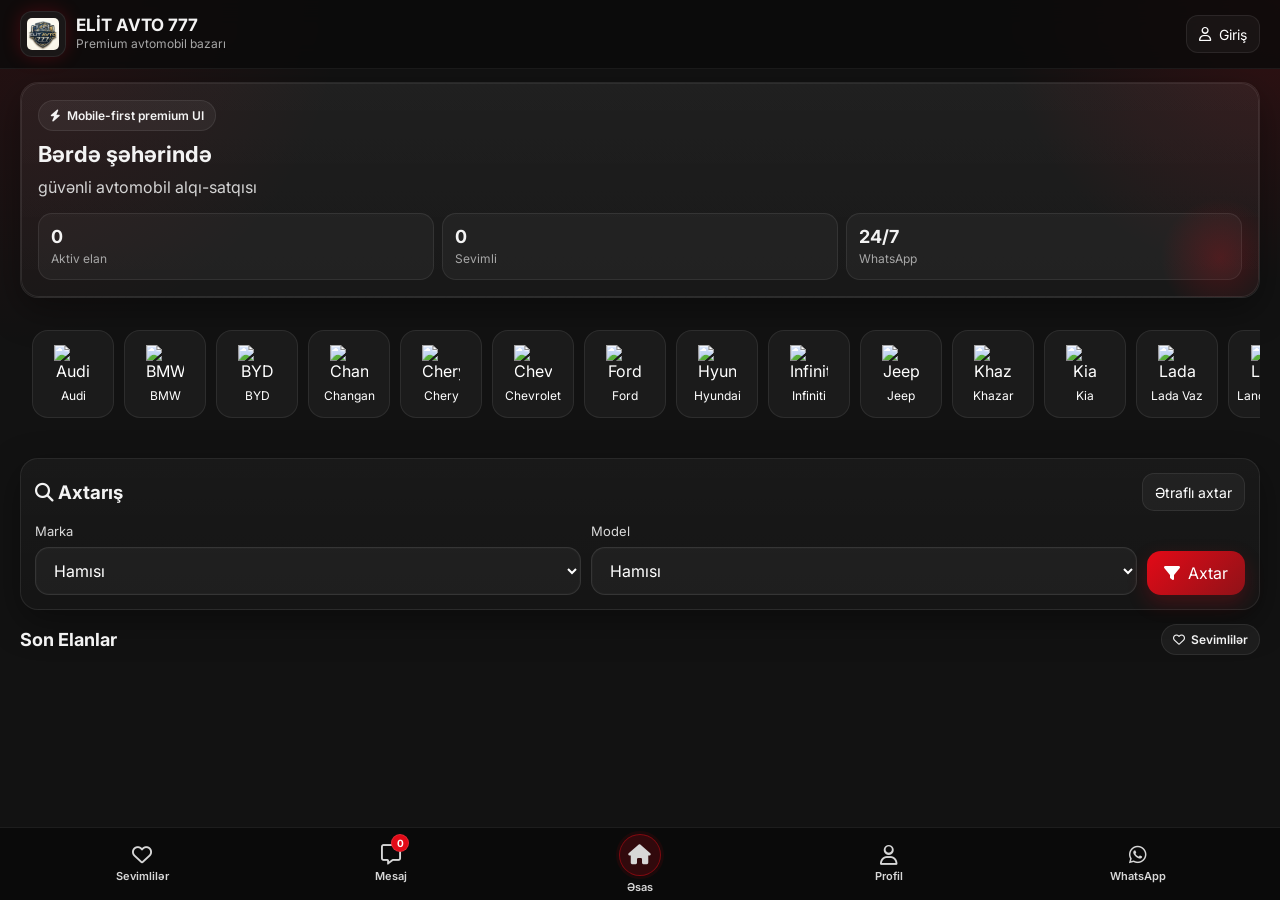
==== index.html @ 74ffcec5 "Update index.html" ====
<!DOCTYPE html>
<html lang="az">
<head>
  <meta charset="UTF-8" />
  <meta name="viewport" content="width=device-width, initial-scale=1.0" />
  <title>ELİT AVTO 777</title>
  <link rel="preconnect" href="https://fonts.googleapis.com">
  <link rel="preconnect" href="https://fonts.gstatic.com" crossorigin>
  <link href="https://fonts.googleapis.com/css2?family=Inter:wght@400;500;600;700;800&display=swap" rel="stylesheet">
  <link rel="stylesheet" href="https://cdnjs.cloudflare.com/ajax/libs/font-awesome/6.5.2/css/all.min.css">
  <link rel="stylesheet" href="style.css">
</head>
<body data-page="home">
  <header class="site-header">
    <div class="container header-row compact-header">
      <a class="brand" href="index.html">
        <img class="brand-logo" src="foto/elit_avto_777_logo.png" alt="ELİT AVTO 777">
        <div>
          <h1>ELİT AVTO 777</h1>
          <p>Premium avtomobil bazarı</p>
        </div>
      </a>
      <div class="header-actions">
        <a href="login.html" class="btn btn-outline btn-small"><i class="fa-regular fa-user"></i> Giriş</a>
      </div>
    </div>
  </header>

  <main class="page home-page">
    <div class="container home-stack">
      <section class="hero panel">
        <div class="hero-card hero-compact">
          <span class="badge"><i class="fa-solid fa-bolt"></i> Mobile-first premium UI</span>
          <h2>Bərdə şəhərində</h2>
          <p>güvənli avtomobil alqı-satqısı</p>
          <div class="stats mobile-stats">
            <div class="stat"><strong id="statTotal">0</strong><span>Aktiv elan</span></div>
            <div class="stat"><strong id="statFav">0</strong><span>Sevimli</span></div>
            <div class="stat"><strong>24/7</strong><span>WhatsApp</span></div>
          </div>
        </div>
      </section>

      <section class="brands-section">
  <div class="brands-scroll" id="brandsScroll">
    <button class="brand-chip" data-brand="Audi">
      <img src="foto/audi_logo.png" alt="Audi">
      <span>Audi</span>
    </button>

    <button class="brand-chip" data-brand="BMW">
      <img src="foto/bmw_logo.png" alt="BMW">
      <span>BMW</span>
    </button>

    <button class="brand-chip" data-brand="BYD">
      <img src="foto/byd_logo.png" alt="BYD">
      <span>BYD</span>
    </button>

    <button class="brand-chip" data-brand="Changan">
      <img src="foto/changan_logo.png" alt="Changan">
      <span>Changan</span>
    </button>

    <button class="brand-chip" data-brand="Chery">
      <img src="foto/chery_logo.png" alt="Chery">
      <span>Chery</span>
    </button>

    <button class="brand-chip" data-brand="Chevrolet">
      <img src="foto/chevrolet_logo.png" alt="Chevrolet">
      <span>Chevrolet</span>
    </button>

    <button class="brand-chip" data-brand="Ford">
      <img src="foto/ford_logo.png" alt="Ford">
      <span>Ford</span>
    </button>

    <button class="brand-chip" data-brand="Hyundai">
      <img src="foto/hyundai_logo.png" alt="Hyundai">
      <span>Hyundai</span>
    </button>

    <button class="brand-chip" data-brand="Infiniti">
      <img src="foto/infiniti_logo.png" alt="Infiniti">
      <span>Infiniti</span>
    </button>

    <button class="brand-chip" data-brand="Jeep">
      <img src="foto/jeep_logo.png" alt="Jeep">
      <span>Jeep</span>
    </button>

    <button class="brand-chip" data-brand="Khazar">
      <img src="foto/khazar_logo.png" alt="Khazar">
      <span>Khazar</span>
    </button>

    <button class="brand-chip" data-brand="Kia">
      <img src="foto/kia_logo.png" alt="Kia">
      <span>Kia</span>
    </button>

    <button class="brand-chip" data-brand="Lada Vaz">
      <img src="foto/lada_vaz_logo.png" alt="Lada Vaz">
      <span>Lada Vaz</span>
    </button>

    <button class="brand-chip" data-brand="Land Rover">
      <img src="foto/land_Rover_logo.png" alt="Land Rover">
      <span>Land Rover</span>
    </button>

    <button class="brand-chip" data-brand="Lexus">
      <img src="foto/lexus_logo.png" alt="Lexus">
      <span>Lexus</span>
    </button>

    <button class="brand-chip" data-brand="Mazda">
      <img src="foto/mazda_logo.png" alt="Mazda">
      <span>Mazda</span>
    </button>

    <button class="brand-chip" data-brand="Mercedes">
      <img src="foto/mercedes_logo.png" alt="Mercedes">
      <span>Mercedes</span>
    </button>

    <button class="brand-chip" data-brand="Mitsubishi">
      <img src="foto/mitsubishi_logo.png" alt="Mitsubishi">
      <span>Mitsubishi</span>
    </button>

    <button class="brand-chip" data-brand="Nissan">
      <img src="foto/nissan_logo.png" alt="Nissan">
      <span>Nissan</span>
    </button>

    <button class="brand-chip" data-brand="Opel">
      <img src="foto/opel_logo.png" alt="Opel">
      <span>Opel</span>
    </button>

    <button class="brand-chip" data-brand="Porsche">
      <img src="foto/porsche_logo.png" alt="Porsche">
      <span>Porsche</span>
    </button>

    <button class="brand-chip" data-brand="Renault">
      <img src="foto/renault_logo.png" alt="Renault">
      <span>Renault</span>
    </button>

    <button class="brand-chip" data-brand="Toyota">
      <img src="foto/toyota_logo.png" alt="Toyota">
      <span>Toyota</span>
    </button>

    <button class="brand-chip" data-brand="Volkswagen">
      <img src="foto/volkswagen_logo.png" alt="Volkswagen">
      <span>Volkswagen</span>
    </button>
  </div>
</section>

      <section class="panel filter-wrap sticky-filter-panel">
        <div class="filter-header always-visible-filter">
          <h3><i class="fa-solid fa-magnifying-glass"></i> Axtarış</h3>
          <button class="btn btn-outline btn-small" id="toggleAdvancedFilters" type="button">Ətraflı axtar</button>
        </div>

        <div class="quick-filter-row">
          <div class="field grow-field">
            <label>Marka</label>
            <select id="filterBrand"><option value="">Hamısı</option></select>
          </div>
          <div class="field grow-field">
            <label>Model</label>
            <select id="filterModel"><option value="">Hamısı</option></select>
          </div>
          <button class="btn search-btn-mobile" id="applyFilters" type="button"><i class="fa-solid fa-filter"></i> Axtar</button>
        </div>

        <div class="advanced-filters collapsed" id="advancedFilters">
          <div class="filter-grid mobile-priority-grid">
            <div class="field field-inline tight-inline">
              <div>
                <label>Qiymət min</label>
                <input id="filterPriceMin" type="number" placeholder="5000">
              </div>
              <div>
                <label>Qiymət max</label>
                <input id="filterPriceMax" type="number" placeholder="120000">
              </div>
            </div>
            <div class="field">
              <label>Valyuta</label>
              <select id="filterCurrency">
                <option value="">Hamısı</option>
                <option value="AZN">AZN</option>
                <option value="USD">USD</option>
                <option value="EUR">EUR</option>
              </select>
            </div>
            <div class="field">
              <label>Vəziyyət</label>
              <div class="switches circle-switches">
                <label class="chip radio-chip"><input type="radio" name="condition" value="" checked><span class="dot-radio"></span>Hamısı</label>
                <label class="chip radio-chip"><input type="radio" name="condition" value="Yeni"><span class="dot-radio"></span>Yeni</label>
                <label class="chip radio-chip"><input type="radio" name="condition" value="Sürülmüş"><span class="dot-radio"></span>Sürülmüş</label>
              </div>
            </div>
            <div class="field">
              <label>Əlavələr</label>
              <div class="switches circle-switches">
                <label class="chip check-chip"><input type="checkbox" id="filterCredit"><span class="dot-radio"></span>Kredit</label>
                <label class="chip check-chip"><input type="checkbox" id="filterBarter"><span class="dot-radio"></span>Barter</label>
              </div>
            </div>
            <div class="field">
              <label>Yanacaq</label>
              <select id="filterFuel">
                <option value="">Hamısı</option>
                <option>Benzin</option>
                <option>Dizel</option>
                <option>Qaz</option>
                <option>Hibrid</option>
                <option>Elektrik</option>
              </select>
            </div>
            <div class="field">
              <label>Rəng</label>
              <select id="filterColor">
                <option value="">Hamısı</option>
                <option value="Qara">⚫ Qara</option>
                <option value="Ağ">⚪ Ağ</option>
                <option value="Qırmızı">🔴 Qırmızı</option>
                <option value="Gümüşü">⚪ Gümüşü</option>
                <option value="Boz">⚫ Boz</option>
                <option value="Mavi">🔵 Mavi</option>
              </select>
            </div>
          </div>
          <div class="filter-actions compact-actions">
            <button class="btn btn-outline" id="resetFilters" type="button">Sıfırla</button>
          </div>
        </div>
      </section>

      <section>
        <div class="section-head">
          <h3>Son Elanlar</h3>
          <a href="sevimliler.html" class="badge"><i class="fa-regular fa-heart"></i> Sevimlilər</a>
        </div>
        <div id="listingGrid" class="cards-grid mobile-cards-grid"></div>
      </section>
    </div>
  </main>

  <nav class="bottom-nav">
    <div class="container nav-row">
      <a href="sevimliler.html" data-nav="favorites"><i class="fa-regular fa-heart"></i><strong>Sevimlilər</strong></a>
      <a href="mesajlar.html" data-nav="messages" class="nav-has-badge"><span class="notify-badge" id="bottomMsgCount">0</span><i class="fa-regular fa-message"></i><strong>Mesaj</strong></a>
      <a href="index.html" data-nav="home"><span class="home-fab"><i class="fa-solid fa-house"></i></span><strong>Əsas</strong></a>
      <a href="profile.html" data-nav="profile"><i class="fa-regular fa-user"></i><strong>Profil</strong></a>
      <a href="https://wa.me/994517089500?text=Salam,%20EL%C4%B0T%20AVTO%20777-d%C9%99ki%20bu%20elanla%20ba%C4%9Fl%C4%B1%20sual%C4%B1m%20var..." target="_blank"><i class="fa-brands fa-whatsapp"></i><strong>WhatsApp</strong></a>
    </div>
  </nav>

  <script src="https://cdn.jsdelivr.net/npm/@supabase/supabase-js@2"></script>
  <script src="app.js"></script>
</body>
</html>
---- style.css ----
:root {
  --bg: #121212;
  --panel: #191919;
  --panel-2: #212121;
  --text: #f3f3f3;
  --muted: #a7a7a7;
  --red: #E30A17;
  --red-soft: rgba(227,10,23,.15);
  --green: #28A745;
  --border: rgba(255,255,255,.08);
  --shadow: 0 12px 36px rgba(0,0,0,.35);
  --radius: 18px;
  --radius-sm: 14px;
}

* { box-sizing: border-box; margin: 0; padding: 0; }
html, body { overflow-x: hidden; }
body {
  font-family: Inter, "Segoe UI", Arial, sans-serif;
  background:
    radial-gradient(circle at top right, rgba(227,10,23,.16), transparent 18%),
    radial-gradient(circle at top left, rgba(227,10,23,.10), transparent 22%),
    var(--bg);
  color: var(--text);
  min-height: 100vh;
}
img { max-width: 100%; display: block; }
a { text-decoration: none; color: inherit; }
button, input, select, textarea { font: inherit; }
button { border: 0; cursor: pointer; }
input, select, textarea {
  width: 100%;
  min-width: 0;
  border: 1px solid rgba(255,255,255,.1);
  background: rgba(255,255,255,.04);
  color: #fff;
  border-radius: 14px;
  min-height: 48px;
  padding: 12px 14px;
  outline: none;
  box-shadow: inset 0 0 0 1px rgba(255,255,255,.02);
}
textarea { min-height: 110px; resize: vertical; }
input:focus, select:focus, textarea:focus {
  border-color: rgba(227,10,23,.72);
  box-shadow: 0 0 0 3px rgba(227,10,23,.15);
}
select option { color: #111; }
.hidden { display: none !important; }
.muted { color: var(--muted); }
.small-text { font-size: 12px; }
.container { width: min(1240px, calc(100% - 20px)); margin: 0 auto; }
.page { padding: 82px 0 96px; }
.home-page { padding-bottom: 108px; }
.badge {
  display: inline-flex; align-items: center; gap: 6px;
  padding: 7px 11px; border-radius: 999px; font-size: 12px; font-weight: 600;
  background: rgba(255,255,255,.05); border: 1px solid var(--border);
}
.panel, .hero-card, .form-card, .sidebar-card, .table-card, .detail-card {
  background: linear-gradient(180deg, rgba(255,255,255,.03), rgba(255,255,255,.015));
  border: 1px solid var(--border);
  border-radius: var(--radius);
  box-shadow: var(--shadow);
}

.site-header {
  position: fixed; inset: 0 0 auto 0; z-index: 1000;
  background: rgba(10,10,10,.8);
  backdrop-filter: blur(12px);
  border-bottom: 1px solid rgba(255,255,255,.06);
}
.header-row {
  height: 68px;
  display: flex; align-items: center; justify-content: space-between; gap: 10px;
}
.compact-header { gap: 8px; }
.brand { display: flex; align-items: center; gap: 10px; min-width: 0; }
.brand-logo {
  width: 46px; height: 46px; border-radius: 12px; object-fit: contain;
  background: rgba(255,255,255,.05); padding: 6px; border: 1px solid var(--border);
  box-shadow: 0 0 18px rgba(227,10,23,.24);
  flex: 0 0 auto;
}
.brand h1, .brand h2 { font-size: 17px; line-height: 1.05; }
.brand p { color: var(--muted); font-size: 12px; margin-top: 2px; }
.header-actions { display: flex; align-items: center; gap: 8px; }

.btn {
  display: inline-flex; align-items: center; justify-content: center; gap: 8px;
  min-height: 44px; padding: 0 16px; color: #fff; border-radius: 14px;
  background: linear-gradient(135deg, var(--red), #8f1218);
  box-shadow: 0 8px 20px rgba(227,10,23,.22);
  white-space: nowrap;
}
.btn:hover { transform: translateY(-1px); }
.btn-outline { background: rgba(255,255,255,.04); border: 1px solid var(--border); box-shadow: none; }
.btn-green { background: linear-gradient(135deg, var(--green), #1f7f39); }
.btn-danger { background: linear-gradient(135deg, #ff4d5a, #a01229); }
.btn-small { min-height: 38px; padding: 0 12px; border-radius: 12px; font-size: 14px; }
.full-btn { width: 100%; }

.home-stack { display: grid; gap: 14px; }
.hero { overflow: hidden; }
.hero-card { padding: 16px; position: relative; }
.hero-card::after {
  content: ""; position: absolute; right: -22px; bottom: -22px; width: 120px; height: 120px;
  background: radial-gradient(circle, rgba(227,10,23,.22), transparent 70%);
}
.hero-card h2 { font-size: 22px; line-height: 1.2; margin: 10px 0 8px; max-width: 720px; }
.hero-card p { color: #d4d4d4; line-height: 1.5; }
.mobile-stats { display: grid; grid-template-columns: repeat(3, 1fr); gap: 8px; margin-top: 14px; }
.stat { padding: 12px; border-radius: 14px; background: rgba(255,255,255,.04); border: 1px solid var(--border); }
.stat strong { display: block; font-size: 18px; }
.stat span { color: var(--muted); font-size: 12px; }

.section-head {
  display: flex; align-items: center; justify-content: space-between; gap: 10px;
  margin-bottom: 12px;
}
.slim-head { margin-bottom: 10px; }
.section-head h3 { font-size: 18px; }

.brand-scroll-wrap { padding: 14px; }
.brand-scroll {
  display: grid;
  grid-auto-flow: column;
  grid-auto-columns: minmax(88px, 88px);
  gap: 10px;
  overflow-x: auto;
  overflow-y: hidden;
  padding-bottom: 4px;
  scroll-snap-type: x proximity;
  -webkit-overflow-scrolling: touch;
}
.brand-scroll::-webkit-scrollbar { height: 5px; }
.brand-scroll::-webkit-scrollbar-thumb { background: rgba(255,255,255,.16); border-radius: 999px; }
.brand-item {
  scroll-snap-align: start;
  display: flex; flex-direction: column; align-items: center; justify-content: center; gap: 7px;
  min-height: 94px; padding: 10px 8px; border-radius: 16px;
  border: 1px solid rgba(255,255,255,.07); background: rgba(255,255,255,.03);
  box-shadow: inset 0 0 0 1px rgba(255,255,255,.01);
}
.brand-item img { width: 40px; height: 40px; object-fit: contain; }
.brand-item span { font-size: 11px; color: #ededed; text-align: center; line-height: 1.2; }
.brand-item.active, .brand-item:hover { border-color: rgba(227,10,23,.6); background: rgba(227,10,23,.1); }

.filter-wrap { padding: 14px; }
.always-visible-filter {
  display: flex; align-items: center; justify-content: space-between; gap: 10px; margin-bottom: 12px;
}
.quick-filter-row {
  display: grid; grid-template-columns: 1fr 1fr auto; gap: 10px; align-items: end;
}
.grow-field { min-width: 0; }
.search-btn-mobile { min-width: 98px; }
.advanced-filters.collapsed { display: none; }
.advanced-filters { padding-top: 12px; }
.filter-grid { display: grid; grid-template-columns: repeat(2, minmax(0,1fr)); gap: 12px; }
.field { display: grid; gap: 8px; min-width: 0; }
.field label { font-size: 13px; color: #d9d9d9; }
.field-inline { display: grid; grid-template-columns: repeat(2, minmax(0,1fr)); gap: 10px; }
.tight-inline > div { min-width: 0; }
.filter-actions { display: flex; gap: 10px; flex-wrap: wrap; }
.compact-actions { padding-top: 12px; }
.single-action { padding-top: 6px; }
.switches { display: flex; gap: 8px; flex-wrap: wrap; }
.chip {
  position: relative;
  display: inline-flex; align-items: center; gap: 8px;
  min-height: 44px; padding: 0 14px; border-radius: 999px;
  border: 1px solid rgba(255,255,255,.09); background: rgba(255,255,255,.035);
  font-size: 14px;
}
.chip input {
  position: absolute; inset: 0; opacity: 0; pointer-events: none; min-height: auto; width: 100%;
}
.dot-radio {
  width: 16px; height: 16px; border-radius: 50%; flex: 0 0 auto;
  border: 2px solid rgba(255,255,255,.45); background: rgba(255,255,255,.06);
  box-shadow: inset 0 0 0 3px transparent;
}
.chip:has(input:checked) {
  border-color: rgba(227,10,23,.55); background: rgba(227,10,23,.14); color: #fff;
}
.chip:has(input:checked) .dot-radio {
  border-color: rgba(255,255,255,.9);
  background: var(--red);
  box-shadow: inset 0 0 0 3px rgba(255,255,255,.15);
}

.cards-grid {
  display: grid; grid-template-columns: repeat(3, minmax(0,1fr)); gap: 14px;
}
.card {
  overflow: hidden;
  border-radius: 18px;
  border: 1px solid var(--border);
  background: linear-gradient(180deg, rgba(255,255,255,.03), rgba(255,255,255,.015));
  box-shadow: var(--shadow);
}
.card-media {
  position: relative; aspect-ratio: 4 / 3; background: #0f0f0f; overflow: hidden;
}
.card-media img { width: 100%; height: 100%; object-fit: cover; transition: opacity .2s ease; }
.card-topbadges {
  position: absolute; inset: 10px 10px auto 10px;
  display: flex; align-items: flex-start; justify-content: space-between; gap: 8px;
}
.icon-row { display: flex; gap: 6px; flex-wrap: wrap; }
.favorite-btn {
  width: 40px; height: 40px; border-radius: 50%; background: rgba(0,0,0,.55); color: #fff;
  border: 1px solid rgba(255,255,255,.15);
}
.favorite-btn.active { background: rgba(227,10,23,.85); }
.slide-dots {
  position: absolute; left: 10px; right: 10px; bottom: 10px; display: flex; justify-content: center; gap: 6px;
}
.slide-dots span {
  width: 7px; height: 7px; border-radius: 50%; background: rgba(255,255,255,.35);
}
.slide-dots span.active { background: #fff; }
.card-body { padding: 14px; display: grid; gap: 12px; }
.price-row { display: flex; align-items: flex-start; justify-content: space-between; gap: 8px; }
.price { font-size: 21px; font-weight: 800; color: #fff; }
.card-title { margin-top: 4px; font-weight: 700; line-height: 1.25; }
.specs { display: grid; grid-template-columns: repeat(2, minmax(0,1fr)); gap: 8px; }
.spec {
  border-radius: 14px; border: 1px solid rgba(255,255,255,.06); background: rgba(255,255,255,.03);
  padding: 10px;
}
.spec small { display: block; color: var(--muted); margin-bottom: 6px; font-size: 12px; }
.spec strong { font-size: 14px; }
.card-footer { display: grid; grid-template-columns: 1fr 1fr; gap: 8px; }
.empty-state {
  padding: 18px; border-radius: 16px; background: rgba(255,255,255,.04); border: 1px solid var(--border);
  color: #ddd;
}

.auth-shell { max-width: 560px; margin: 0 auto; }
.auth-card-pro { padding: 18px; }
.auth-tabs { display: grid; gap: 10px; margin-bottom: 14px; }
.split-tabs { grid-template-columns: repeat(2, minmax(0,1fr)); }
.compact-form-stack { display: grid; gap: 12px; }
.auth-message { margin-top: 12px; min-height: 20px; }

.profile-grid, .admin-grid { display: grid; grid-template-columns: 340px 1fr; gap: 14px; }
.profile-avatar-box { aspect-ratio: 1/1; max-width: 260px; margin-top: 12px; }
.profile-avatar-box img { width: 100%; height: 100%; object-fit: cover; }
.profile-actions-stack { align-items: stretch; }
.profile-actions-stack .btn { flex: 1 1 200px; }

.detail-card { display: grid; grid-template-columns: minmax(0,1.2fr) minmax(280px,.8fr); gap: 14px; padding: 14px; }
.gallery, .detail-meta { min-width: 0; }
.main-photo { border-radius: 16px; overflow: hidden; background: #111; aspect-ratio: 4/3; }
.main-photo img { width: 100%; height: 100%; object-fit: cover; }
.thumbs { display: grid; grid-template-columns: repeat(auto-fit, minmax(72px, 1fr)); gap: 8px; margin-top: 10px; }
.thumbs button { background: transparent; }
.thumbs img { width: 100%; height: 72px; object-fit: cover; border-radius: 12px; border: 1px solid var(--border); }
.detail-meta { display: grid; grid-template-columns: repeat(2, minmax(0,1fr)); gap: 8px; }
.sidebar-card { padding: 14px; }
.detail-text { color: #ddd; line-height: 1.55; }

.kpi-grid { display: grid; grid-template-columns: repeat(3, minmax(0,1fr)); gap: 12px; }
.kpi {
  padding: 16px; border-radius: 16px; background: rgba(255,255,255,.04); border: 1px solid var(--border); text-align: center;
}
.kpi strong { display: block; font-size: 24px; }
.kpi span { display: block; margin-top: 6px; color: var(--muted); font-size: 13px; }
.table-card, .form-card { padding: 14px; }
.table-wrap { overflow: auto; }
.table { width: 100%; border-collapse: collapse; min-width: 620px; }
.table th, .table td { padding: 12px 10px; border-bottom: 1px solid rgba(255,255,255,.08); text-align: left; vertical-align: top; }
.table th { color: #d9d9d9; font-size: 13px; }

.chat-box {
  min-height: 340px; max-height: 52vh; overflow: auto; border-radius: 16px; padding: 12px;
  background: rgba(255,255,255,.03); border: 1px solid var(--border);
}
.msg {
  max-width: 84%; padding: 10px 12px; border-radius: 14px; margin-bottom: 10px; line-height: 1.45;
  word-break: break-word;
}
.msg.user { background: rgba(255,255,255,.06); }
.msg.admin { background: rgba(227,10,23,.18); margin-left: auto; }
.chat-input-row { display: grid; grid-template-columns: 1fr auto; gap: 10px; margin-top: 12px; }

.bottom-nav {
  position: fixed; left: 0; right: 0; bottom: 0; z-index: 1000;
  background: rgba(10,10,10,.92); backdrop-filter: blur(12px);
  border-top: 1px solid rgba(255,255,255,.08);
}
.nav-row {
  height: 72px; display: grid; grid-template-columns: repeat(5, minmax(0,1fr)); gap: 4px; align-items: center;
}
.nav-row a {
  position: relative;
  display: flex; flex-direction: column; align-items: center; justify-content: center; gap: 4px;
  min-width: 0; height: 100%; color: #d7d7d7; font-size: 12px;
}
.nav-row a i { font-size: 20px; }
.nav-row a strong { font-size: 11px; font-weight: 600; }
.nav-row a.active { color: var(--red); }
.home-fab {
  width: 42px; height: 42px; border-radius: 50%; display: grid; place-items: center;
  background: rgba(227,10,23,.18); border: 1px solid rgba(227,10,23,.45);
  box-shadow: 0 0 0 3px rgba(227,10,23,.08);
}
.nav-row a.active .home-fab { background: rgba(227,10,23,.24); }
.notify-badge {
  position: absolute; top: 6px; right: 50%; transform: translateX(18px);
  min-width: 18px; height: 18px; padding: 0 4px; border-radius: 999px;
  display: inline-flex; align-items: center; justify-content: center;
  background: var(--red); color: #fff; font-size: 10px; font-weight: 700; border: 1px solid rgba(255,255,255,.12);
}



.brands-section {
  width: 100%;
  overflow: hidden;
  margin: 12px 0 16px;
}

.brands-scroll {
  display: flex;
  gap: 10px;
  overflow-x: auto;
  overflow-y: hidden;
  padding: 6px 12px 10px;
  scroll-behavior: smooth;
  -webkit-overflow-scrolling: touch;
  scrollbar-width: none;
}

.brands-scroll::-webkit-scrollbar {
  display: none;
}

.brand-chip {
  flex: 0 0 auto;
  min-width: 82px;
  height: 88px;
  border: 1px solid rgba(255,255,255,0.08);
  border-radius: 16px;
  background: #1b1b1b;
  color: #fff;
  display: flex;
  flex-direction: column;
  align-items: center;
  justify-content: center;
  gap: 6px;
  padding: 8px;
  cursor: pointer;
  transition: 0.2s ease;
}

.brand-chip img {
  width: 38px;
  height: 38px;
  object-fit: contain;
  pointer-events: none;
}

.brand-chip span {
  font-size: 12px;
  line-height: 1.2;
  text-align: center;
  white-space: nowrap;
  pointer-events: none;
}

.brand-chip:hover,
.brand-chip:active {
  border-color: #E30A17;
  transform: translateY(-2px);
  box-shadow: 0 0 12px rgba(227, 10, 23, 0.35);
}

@media (max-width: 768px) {
  .brands-scroll {
    gap: 8px;
    padding: 6px 10px 10px;
  }

  .brand-chip {
    min-width: 76px;
    height: 82px;
    border-radius: 14px;
  }

  .brand-chip img {
    width: 34px;
    height: 34px;
  }

  .brand-chip span {
    font-size: 11px;
  }
}



@media (max-width: 980px) {
  .cards-grid { grid-template-columns: repeat(2, minmax(0,1fr)); }
  .profile-grid, .admin-grid, .detail-card { grid-template-columns: 1fr; }
}

@media (max-width: 640px) {
  .page { padding-top: 78px; }
  .container { width: min(100%, calc(100% - 14px)); }
  .brand h1, .brand h2 { font-size: 15px; }
  .brand p { font-size: 11px; }
  .header-row { height: 64px; }
  .header-actions .btn-small { padding: 0 10px; }
  .hero-card h2 { font-size: 19px; }
  .mobile-stats { grid-template-columns: repeat(3, minmax(0,1fr)); }
  .stat { padding: 10px; }
  .stat strong { font-size: 16px; }
  .quick-filter-row { grid-template-columns: 1fr 1fr; }
  .search-btn-mobile { grid-column: 1 / -1; width: 100%; }
  .filter-grid { grid-template-columns: 1fr; }
  .field-inline, .mobile-single-inline { grid-template-columns: 1fr; }
  .cards-grid, .mobile-cards-grid { grid-template-columns: 1fr; gap: 12px; }
  .card-body { padding: 12px; }
  .price { font-size: 19px; }
  .specs { gap: 7px; }
  .card-footer { grid-template-columns: 1fr; }
  .kpi-grid, .mobile-kpis { grid-template-columns: repeat(3, minmax(0,1fr)); gap: 8px; }
  .kpi { padding: 12px 8px; }
  .kpi strong { font-size: 18px; }
  .profile-actions-stack { display: grid; grid-template-columns: 1fr; }
  .chat-input-row { grid-template-columns: 1fr; }
  .table { min-width: 560px; }
  .nav-row a i { font-size: 18px; }
  .home-fab { width: 38px; height: 38px; }
  .notify-badge { top: 5px; transform: translateX(16px); }
}
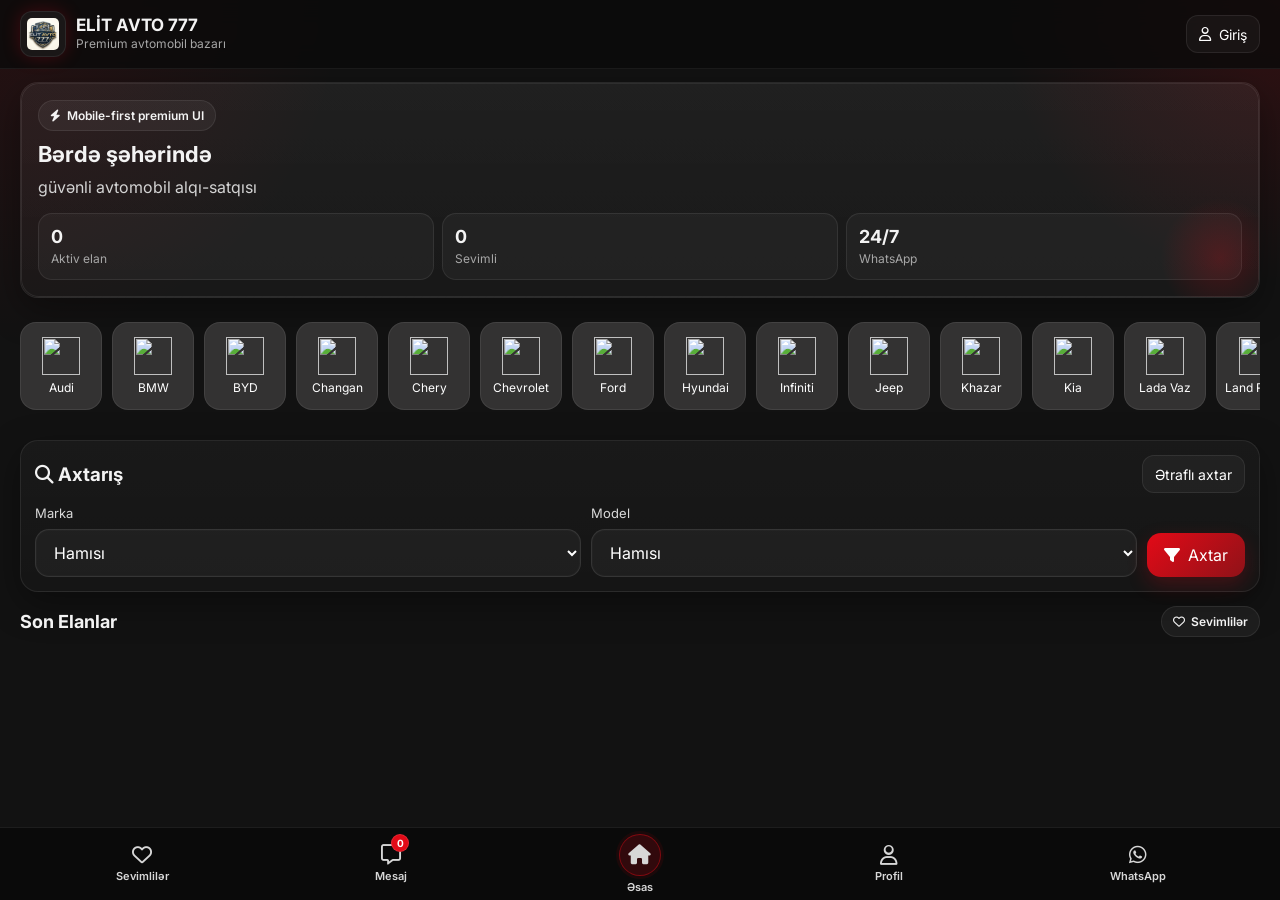
==== commit f5041c0f: "Update index.html" ====
--- a/index.html
+++ b/index.html
@@ -21,7 +21,10 @@
         </div>
       </a>
       <div class="header-actions">
-        <a href="login.html" class="btn btn-outline btn-small"><i class="fa-regular fa-user"></i> Giriş</a>
+        <a href="login.html" class="btn btn-outline btn-small" id="homeAuthBtn">
+          <i class="fa-regular fa-user"></i>
+          <span>Giriş</span>
+        </a>
       </div>
     </div>
   </header>
@@ -41,213 +44,334 @@
         </div>
       </section>
 
+
+      
       <section class="brands-section">
-  <div class="brands-scroll" id="brandsScroll">
-    <button class="brand-chip" data-brand="Audi">
-      <img src="foto/audi_logo.png" alt="Audi">
-      <span>Audi</span>
-    </button>
-
-    <button class="brand-chip" data-brand="BMW">
-      <img src="foto/bmw_logo.png" alt="BMW">
-      <span>BMW</span>
-    </button>
-
-    <button class="brand-chip" data-brand="BYD">
-      <img src="foto/byd_logo.png" alt="BYD">
-      <span>BYD</span>
-    </button>
-
-    <button class="brand-chip" data-brand="Changan">
-      <img src="foto/changan_logo.png" alt="Changan">
-      <span>Changan</span>
-    </button>
-
-    <button class="brand-chip" data-brand="Chery">
-      <img src="foto/chery_logo.png" alt="Chery">
-      <span>Chery</span>
-    </button>
-
-    <button class="brand-chip" data-brand="Chevrolet">
-      <img src="foto/chevrolet_logo.png" alt="Chevrolet">
-      <span>Chevrolet</span>
-    </button>
-
-    <button class="brand-chip" data-brand="Ford">
-      <img src="foto/ford_logo.png" alt="Ford">
-      <span>Ford</span>
-    </button>
-
-    <button class="brand-chip" data-brand="Hyundai">
-      <img src="foto/hyundai_logo.png" alt="Hyundai">
-      <span>Hyundai</span>
-    </button>
-
-    <button class="brand-chip" data-brand="Infiniti">
-      <img src="foto/infiniti_logo.png" alt="Infiniti">
-      <span>Infiniti</span>
-    </button>
-
-    <button class="brand-chip" data-brand="Jeep">
-      <img src="foto/jeep_logo.png" alt="Jeep">
-      <span>Jeep</span>
-    </button>
-
-    <button class="brand-chip" data-brand="Khazar">
-      <img src="foto/khazar_logo.png" alt="Khazar">
-      <span>Khazar</span>
-    </button>
-
-    <button class="brand-chip" data-brand="Kia">
-      <img src="foto/kia_logo.png" alt="Kia">
-      <span>Kia</span>
-    </button>
-
-    <button class="brand-chip" data-brand="Lada Vaz">
-      <img src="foto/lada_vaz_logo.png" alt="Lada Vaz">
-      <span>Lada Vaz</span>
-    </button>
-
-    <button class="brand-chip" data-brand="Land Rover">
-      <img src="foto/land_Rover_logo.png" alt="Land Rover">
-      <span>Land Rover</span>
-    </button>
-
-    <button class="brand-chip" data-brand="Lexus">
-      <img src="foto/lexus_logo.png" alt="Lexus">
-      <span>Lexus</span>
-    </button>
-
-    <button class="brand-chip" data-brand="Mazda">
-      <img src="foto/mazda_logo.png" alt="Mazda">
-      <span>Mazda</span>
-    </button>
-
-    <button class="brand-chip" data-brand="Mercedes">
-      <img src="foto/mercedes_logo.png" alt="Mercedes">
-      <span>Mercedes</span>
-    </button>
-
-    <button class="brand-chip" data-brand="Mitsubishi">
-      <img src="foto/mitsubishi_logo.png" alt="Mitsubishi">
-      <span>Mitsubishi</span>
-    </button>
-
-    <button class="brand-chip" data-brand="Nissan">
-      <img src="foto/nissan_logo.png" alt="Nissan">
-      <span>Nissan</span>
-    </button>
-
-    <button class="brand-chip" data-brand="Opel">
-      <img src="foto/opel_logo.png" alt="Opel">
-      <span>Opel</span>
-    </button>
-
-    <button class="brand-chip" data-brand="Porsche">
-      <img src="foto/porsche_logo.png" alt="Porsche">
-      <span>Porsche</span>
-    </button>
-
-    <button class="brand-chip" data-brand="Renault">
-      <img src="foto/renault_logo.png" alt="Renault">
-      <span>Renault</span>
-    </button>
-
-    <button class="brand-chip" data-brand="Toyota">
-      <img src="foto/toyota_logo.png" alt="Toyota">
-      <span>Toyota</span>
-    </button>
-
-    <button class="brand-chip" data-brand="Volkswagen">
-      <img src="foto/volkswagen_logo.png" alt="Volkswagen">
-      <span>Volkswagen</span>
+  <div class="brands-marquee">
+    <div class="brands-track" id="brandsTrack">
+      
+      <!-- 1-ci sıra -->
+      <button class="brand-chip" data-brand="Audi"><img src="foto/audi_logo.png" alt=""><span>Audi</span></button>
+      <button class="brand-chip" data-brand="BMW"><img src="foto/bmw_logo.png" alt=""><span>BMW</span></button>
+      <button class="brand-chip" data-brand="BYD"><img src="foto/byd_logo.png" alt=""><span>BYD</span></button>
+      <button class="brand-chip" data-brand="Changan"><img src="foto/changan_logo.png" alt=""><span>Changan</span></button>
+      <button class="brand-chip" data-brand="Chery"><img src="foto/chery_logo.png" alt=""><span>Chery</span></button>
+      <button class="brand-chip" data-brand="Chevrolet"><img src="foto/chevrolet_logo.png" alt=""><span>Chevrolet</span></button>
+      <button class="brand-chip" data-brand="Ford"><img src="foto/ford_logo.png" alt=""><span>Ford</span></button>
+      <button class="brand-chip" data-brand="Hyundai"><img src="foto/hyundai_logo.png" alt=""><span>Hyundai</span></button>
+      <button class="brand-chip" data-brand="Infiniti"><img src="foto/infiniti_logo.png" alt=""><span>Infiniti</span></button>
+      <button class="brand-chip" data-brand="Jeep"><img src="foto/jeep_logo.png" alt=""><span>Jeep</span></button>
+      <button class="brand-chip" data-brand="Khazar"><img src="foto/khazar_logo.png" alt=""><span>Khazar</span></button>
+      <button class="brand-chip" data-brand="Kia"><img src="foto/kia_logo.png" alt=""><span>Kia</span></button>
+      <button class="brand-chip" data-brand="Lada Vaz"><img src="foto/lada_vaz_logo.png" alt=""><span>Lada Vaz</span></button>
+      <button class="brand-chip" data-brand="Land Rover"><img src="foto/land_Rover_logo.png" alt=""><span>Land Rover</span></button>
+      <button class="brand-chip" data-brand="Lexus"><img src="foto/lexus_logo.png" alt=""><span>Lexus</span></button>
+      <button class="brand-chip" data-brand="Mazda"><img src="foto/mazda_logo.png" alt=""><span>Mazda</span></button>
+      <button class="brand-chip" data-brand="Mercedes"><img src="foto/mercedes_logo.png" alt=""><span>Mercedes</span></button>
+      <button class="brand-chip" data-brand="Mitsubishi"><img src="foto/mitsubishi_logo.png" alt=""><span>Mitsubishi</span></button>
+      <button class="brand-chip" data-brand="Nissan"><img src="foto/nissan_logo.png" alt=""><span>Nissan</span></button>
+      <button class="brand-chip" data-brand="Opel"><img src="foto/opel_logo.png" alt=""><span>Opel</span></button>
+      <button class="brand-chip" data-brand="Porsche"><img src="foto/porsche_logo.png" alt=""><span>Porsche</span></button>
+      <button class="brand-chip" data-brand="Renault"><img src="foto/renault_logo.png" alt=""><span>Renault</span></button>
+      <button class="brand-chip" data-brand="Toyota"><img src="foto/toyota_logo.png" alt=""><span>Toyota</span></button>
+      <button class="brand-chip" data-brand="Volkswagen"><img src="foto/volkswagen_logo.png" alt=""><span>Volkswagen</span></button>
+
+      <!-- 2-ci sıra (eynisinin təkrarı, loop üçün) -->
+      <button class="brand-chip" data-brand="Audi"><img src="foto/audi_logo.png" alt=""><span>Audi</span></button>
+      <button class="brand-chip" data-brand="BMW"><img src="foto/bmw_logo.png" alt=""><span>BMW</span></button>
+      <button class="brand-chip" data-brand="BYD"><img src="foto/byd_logo.png" alt=""><span>BYD</span></button>
+      <button class="brand-chip" data-brand="Changan"><img src="foto/changan_logo.png" alt=""><span>Changan</span></button>
+      <button class="brand-chip" data-brand="Chery"><img src="foto/chery_logo.png" alt=""><span>Chery</span></button>
+      <button class="brand-chip" data-brand="Chevrolet"><img src="foto/chevrolet_logo.png" alt=""><span>Chevrolet</span></button>
+      <button class="brand-chip" data-brand="Ford"><img src="foto/ford_logo.png" alt=""><span>Ford</span></button>
+      <button class="brand-chip" data-brand="Hyundai"><img src="foto/hyundai_logo.png" alt=""><span>Hyundai</span></button>
+      <button class="brand-chip" data-brand="Infiniti"><img src="foto/infiniti_logo.png" alt=""><span>Infiniti</span></button>
+      <button class="brand-chip" data-brand="Jeep"><img src="foto/jeep_logo.png" alt=""><span>Jeep</span></button>
+      <button class="brand-chip" data-brand="Khazar"><img src="foto/khazar_logo.png" alt=""><span>Khazar</span></button>
+      <button class="brand-chip" data-brand="Kia"><img src="foto/kia_logo.png" alt=""><span>Kia</span></button>
+      <button class="brand-chip" data-brand="Lada Vaz"><img src="foto/lada_vaz_logo.png" alt=""><span>Lada Vaz</span></button>
+      <button class="brand-chip" data-brand="Land Rover"><img src="foto/land_Rover_logo.png" alt=""><span>Land Rover</span></button>
+      <button class="brand-chip" data-brand="Lexus"><img src="foto/lexus_logo.png" alt=""><span>Lexus</span></button>
+      <button class="brand-chip" data-brand="Mazda"><img src="foto/mazda_logo.png" alt=""><span>Mazda</span></button>
+      <button class="brand-chip" data-brand="Mercedes"><img src="foto/mercedes_logo.png" alt=""><span>Mercedes</span></button>
+      <button class="brand-chip" data-brand="Mitsubishi"><img src="foto/mitsubishi_logo.png" alt=""><span>Mitsubishi</span></button>
+      <button class="brand-chip" data-brand="Nissan"><img src="foto/nissan_logo.png" alt=""><span>Nissan</span></button>
+      <button class="brand-chip" data-brand="Opel"><img src="foto/opel_logo.png" alt=""><span>Opel</span></button>
+      <button class="brand-chip" data-brand="Porsche"><img src="foto/porsche_logo.png" alt=""><span>Porsche</span></button>
+      <button class="brand-chip" data-brand="Renault"><img src="foto/renault_logo.png" alt=""><span>Renault</span></button>
+      <button class="brand-chip" data-brand="Toyota"><img src="foto/toyota_logo.png" alt=""><span>Toyota</span></button>
+      <button class="brand-chip" data-brand="Volkswagen"><img src="foto/volkswagen_logo.png" alt=""><span>Volkswagen</span></button>
+
+    </div>
+  </div>
+</section>
+
+      
+
+      <section class="panel filter-wrap sticky-filter-panel">
+  <div class="filter-header always-visible-filter">
+    <h3><i class="fa-solid fa-magnifying-glass"></i> Axtarış</h3>
+    <button class="btn btn-outline btn-small" id="toggleAdvancedFilters" type="button">Ətraflı axtar</button>
+  </div>
+
+  <div class="quick-filter-row">
+    <div class="field grow-field">
+      <label>Marka</label>
+      <select id="filterBrand"><option value="">Hamısı</option></select>
+    </div>
+    <div class="field grow-field">
+      <label>Model</label>
+      <select id="filterModel"><option value="">Hamısı</option></select>
+    </div>
+    <button class="btn search-btn-mobile" id="applyFilters" type="button">
+      <i class="fa-solid fa-filter"></i> Axtar
     </button>
   </div>
+
+  <div class="advanced-filters collapsed" id="advancedFilters">
+    <div class="filter-grid advanced-filter-grid-pro">
+
+      <div class="field field-inline tight-inline">
+        <div>
+          <label>Qiymət min</label>
+          <input id="filterPriceMin" type="number" placeholder="5000">
+        </div>
+        <div>
+          <label>Qiymət max</label>
+          <input id="filterPriceMax" type="number" placeholder="120000">
+        </div>
+      </div>
+
+      <div class="field">
+        <label>Valyuta</label>
+        <select id="filterCurrency">
+          <option value="">Hamısı</option>
+          <option value="AZN">AZN</option>
+          <option value="USD">USD</option>
+          <option value="EUR">EUR</option>
+        </select>
+      </div>
+
+      <div class="field field-inline tight-inline">
+        <div>
+          <label>İl min</label>
+          <input id="filterYearMin" type="number" placeholder="2010">
+        </div>
+        <div>
+          <label>İl max</label>
+          <input id="filterYearMax" type="number" placeholder="2025">
+        </div>
+      </div>
+
+      <div class="field field-inline tight-inline">
+        <div>
+          <label>Yürüş min</label>
+          <input id="filterMileageMin" type="number" placeholder="0">
+        </div>
+        <div>
+          <label>Yürüş max</label>
+          <input id="filterMileageMax" type="number" placeholder="200000">
+        </div>
+      </div>
+
+      <div class="field">
+        <label>Mühərrik</label>
+        <input id="filterEngine" type="text" placeholder="Məs: 2.0 Turbo">
+      </div>
+
+      <div class="field">
+        <label>Yanacaq</label>
+        <select id="filterFuel">
+          <option value="">Hamısı</option>
+          <option>Benzin</option>
+          <option>Dizel</option>
+          <option>Qaz</option>
+          <option>Elektro</option>
+          <option>Hibrid</option>
+          <option>Plug-in Hibrid</option>
+          <option>Hidrogen</option>
+          <option>Dizel-Hibrid</option>
+        </select>
+      </div>
+
+      <div class="field">
+        <label>Ötürücü</label>
+        <select id="filterDrivetrain">
+          <option value="">Hamısı</option>
+          <option>Arxa</option>
+          <option>Ön</option>
+          <option>Tam</option>
+        </select>
+      </div>
+
+      <div class="field">
+        <label>Sürətlər qutusu</label>
+        <select id="filterTransmission">
+          <option value="">Hamısı</option>
+          <option>Avtomat (DHT)</option>
+          <option>Avtomat (AT)</option>
+          <option>Avtomat (Robot)</option>
+          <option>Avtomat (Reduktor)</option>
+          <option>Mexaniki (MT)</option>
+          <option>Avtomat (Variator)</option>
+        </select>
+      </div>
+
+      <div class="field">
+        <label>Rəng</label>
+        <select id="filterColor">
+          <option value="">Hamısı</option>
+          <option value="Qara">⚫ Qara</option>
+          <option value="Yaş Asfalt">⚫ Yaş Asfalt</option>
+          <option value="Boz">⚫ Boz</option>
+          <option value="Gümüşü">⚪ Gümüşü</option>
+          <option value="Ağ">⚪ Ağ</option>
+          <option value="Bej">🟤 Bej</option>
+          <option value="Tünd qırmızı">🔴 Tünd qırmızı</option>
+          <option value="Qırmızı">🔴 Qırmızı</option>
+          <option value="Çəhrayı">🩷 Çəhrayı</option>
+          <option value="Narıncı">🟠 Narıncı</option>
+          <option value="Qızılı">🟡 Qızılı</option>
+          <option value="Sarı">🟡 Sarı</option>
+          <option value="Xaki">🟢 Xaki</option>
+          <option value="Tünd yaşıl">🟢 Tünd yaşıl</option>
+          <option value="Yaşıl">🟢 Yaşıl</option>
+          <option value="Açıq yaşıl">🟢 Açıq yaşıl</option>
+          <option value="Mavi">🔵 Mavi</option>
+          <option value="Göy">🔵 Göy</option>
+          <option value="Bənövşəyi">🟣 Bənövşəyi</option>
+          <option value="Qəhvəyi">🟤 Qəhvəyi</option>
+        </select>
+      </div>
+
+      <div class="field">
+        <label>Ban növü</label>
+        <select id="filterBodyType">
+          <option value="">Hamısı</option>
+          <option>Avtobus</option>
+          <option>Avtokran</option>
+          <option>Dartqı</option>
+          <option>Fastbek</option>
+          <option>Fayton</option>
+          <option>Furqon</option>
+          <option>Hetçbek (3 qapı)</option>
+          <option>Hetçbek (4 qapı)</option>
+          <option>Hetçbek (5 qapı)</option>
+          <option>Kabriolet</option>
+          <option>Karvan</option>
+          <option>Kompakt-Van</option>
+          <option>Kupe</option>
+          <option>Kvadrosikl</option>
+          <option>Liftbek</option>
+          <option>Limuzin</option>
+          <option>Mikroavtobus</option>
+          <option>Mikrovan</option>
+          <option>Minivan</option>
+          <option>Moped</option>
+          <option>Motosiklet</option>
+          <option>Offroader / SUV (3 qapı)</option>
+          <option>Offroader / SUV (5 qapı)</option>
+          <option>Offroader / SUV (açıq)</option>
+          <option>Pikap (bir yarım kabin)</option>
+          <option>Pikap (ikiqat kabin)</option>
+          <option>Pikap (tək kabin)</option>
+          <option>Qolfkar</option>
+          <option>Rodster</option>
+          <option>Sedan</option>
+          <option>Skuter</option>
+          <option>Spidster</option>
+          <option>SUV Kupe</option>
+          <option>Tarqa</option>
+          <option>Trisikl</option>
+          <option>Universal (3 qapı)</option>
+          <option>Universal (5 qapı)</option>
+          <option>Van</option>
+          <option>Yük maşını</option>
+        </select>
+      </div>
+
+      <div class="field">
+        <label>Vəziyyət</label>
+        <div class="switches circle-switches">
+          <label class="chip radio-chip"><input type="radio" name="condition" value="" checked><span class="dot-radio"></span>Hamısı</label>
+          <label class="chip radio-chip"><input type="radio" name="condition" value="Yeni"><span class="dot-radio"></span>Yeni</label>
+          <label class="chip radio-chip"><input type="radio" name="condition" value="Sürülmüş"><span class="dot-radio"></span>Sürülmüş</label>
+        </div>
+      </div>
+
+      <div class="field field-inline tight-inline">
+        <div>
+          <label>Oturacaq sayı min</label>
+          <input id="filterSeatsMin" type="number" placeholder="2">
+        </div>
+        <div>
+          <label>Oturacaq sayı max</label>
+          <input id="filterSeatsMax" type="number" placeholder="8">
+        </div>
+      </div>
+
+      <div class="field">
+        <label>Əlavələr</label>
+        <div class="switches circle-switches">
+          <label class="chip check-chip"><input type="checkbox" id="filterCredit"><span class="dot-radio"></span>Kredit</label>
+          <label class="chip check-chip"><input type="checkbox" id="filterBarter"><span class="dot-radio"></span>Barter</label>
+          <label class="chip check-chip"><input type="checkbox" id="filterVip"><span class="dot-radio"></span>VIP</label>
+        </div>
+      </div>
+
+      <div class="field">
+        <label>Vəziyyət detalları</label>
+        <div class="switches circle-switches">
+          <label class="chip check-chip"><input type="checkbox" id="filterDamage"><span class="dot-radio"></span>Vuruğu var</label>
+          <label class="chip check-chip"><input type="checkbox" id="filterPainted"><span class="dot-radio"></span>Rənglənib</label>
+        </div>
+      </div>
+
+      <div class="field equipment-filter-field full-span">
+        <label>Avtomobilin təchizatı</label>
+        <div class="equipment-grid filter-equipment-grid" id="filterEquipmentGrid">
+          <label class="equipment-chip"><input type="checkbox" value="Yüngül lehimli disklər"><span class="dot-radio"></span><span>Yüngül lehimli disklər</span></label>
+          <label class="equipment-chip"><input type="checkbox" value="ABS"><span class="dot-radio"></span><span>ABS</span></label>
+          <label class="equipment-chip"><input type="checkbox" value="Lyuk"><span class="dot-radio"></span><span>Lyuk</span></label>
+          <label class="equipment-chip"><input type="checkbox" value="Yağış sensoru"><span class="dot-radio"></span><span>Yağış sensoru</span></label>
+          <label class="equipment-chip"><input type="checkbox" value="Mərkəzi qapanma"><span class="dot-radio"></span><span>Mərkəzi qapanma</span></label>
+          <label class="equipment-chip"><input type="checkbox" value="Park radarı"><span class="dot-radio"></span><span>Park radarı</span></label>
+          <label class="equipment-chip"><input type="checkbox" value="Kondisioner"><span class="dot-radio"></span><span>Kondisioner</span></label>
+          <label class="equipment-chip"><input type="checkbox" value="Oturacaqların isidilməsi"><span class="dot-radio"></span><span>Oturacaqların isidilməsi</span></label>
+          <label class="equipment-chip"><input type="checkbox" value="Dəri salon"><span class="dot-radio"></span><span>Dəri salon</span></label>
+          <label class="equipment-chip"><input type="checkbox" value="Ksenon lampalar"><span class="dot-radio"></span><span>Ksenon lampalar</span></label>
+          <label class="equipment-chip"><input type="checkbox" value="360º kamera"><span class="dot-radio"></span><span>360º kamera</span></label>
+          <label class="equipment-chip"><input type="checkbox" value="Arxa görüntü kamerası"><span class="dot-radio"></span><span>Arxa görüntü kamerası</span></label>
+          <label class="equipment-chip"><input type="checkbox" value="Yan pərdələr"><span class="dot-radio"></span><span>Yan pərdələr</span></label>
+          <label class="equipment-chip"><input type="checkbox" value="Oturacaqların ventilyasiyası"><span class="dot-radio"></span><span>Oturacaqların ventilyasiyası</span></label>
+          <label class="equipment-chip"><input type="checkbox" value="Hava yastıqları"><span class="dot-radio"></span><span>Hava yastıqları</span></label>
+          <label class="equipment-chip"><input type="checkbox" value="Kruiz-kontrol"><span class="dot-radio"></span><span>Kruiz-kontrol</span></label>
+          <label class="equipment-chip"><input type="checkbox" value="Klimat-kontrol"><span class="dot-radio"></span><span>Klimat-kontrol</span></label>
+          <label class="equipment-chip"><input type="checkbox" value="Naviqasiya sistemi"><span class="dot-radio"></span><span>Naviqasiya sistemi</span></label>
+          <label class="equipment-chip"><input type="checkbox" value="Monitor (Multimediya)"><span class="dot-radio"></span><span>Monitor (Multimediya)</span></label>
+          <label class="equipment-chip"><input type="checkbox" value="Multi-sükan"><span class="dot-radio"></span><span>Multi-sükan</span></label>
+          <label class="equipment-chip"><input type="checkbox" value="İşıq sensoru"><span class="dot-radio"></span><span>İşıq sensoru</span></label>
+          <label class="equipment-chip"><input type="checkbox" value="Ölü zona köməkçisi"><span class="dot-radio"></span><span>Ölü zona köməkçisi</span></label>
+          <label class="equipment-chip"><input type="checkbox" value="Zolaqda qalma yardımı"><span class="dot-radio"></span><span>Zolaqda qalma yardımı</span></label>
+          <label class="equipment-chip"><input type="checkbox" value="Simsiz şarj"><span class="dot-radio"></span><span>Simsiz şarj</span></label>
+          <label class="equipment-chip"><input type="checkbox" value="Apple CarPlay / Android Auto"><span class="dot-radio"></span><span>Apple CarPlay / Android Auto</span></label>
+          <label class="equipment-chip"><input type="checkbox" value="Start-stop sistemi"><span class="dot-radio"></span><span>Start-stop sistemi</span></label>
+          <label class="equipment-chip"><input type="checkbox" value="Açarsız giriş"><span class="dot-radio"></span><span>Açarsız giriş</span></label>
+          <label class="equipment-chip"><input type="checkbox" value="Baqajın avtomatik açılması"><span class="dot-radio"></span><span>Baqajın avtomatik açılması</span></label>
+          <label class="equipment-chip"><input type="checkbox" value="Güzgülərin qatlanması"><span class="dot-radio"></span><span>Güzgülərin qatlanması</span></label>
+          <label class="equipment-chip"><input type="checkbox" value="Yoxuşda dəstək sistemi"><span class="dot-radio"></span><span>Yoxuşda dəstək sistemi</span></label>
+        </div>
+      </div>
+
+    </div>
+
+    <div class="filter-actions compact-actions">
+      <button class="btn btn-outline" id="resetFilters" type="button">Sıfırla</button>
+    </div>
+  </div>
 </section>
 
-      <section class="panel filter-wrap sticky-filter-panel">
-        <div class="filter-header always-visible-filter">
-          <h3><i class="fa-solid fa-magnifying-glass"></i> Axtarış</h3>
-          <button class="btn btn-outline btn-small" id="toggleAdvancedFilters" type="button">Ətraflı axtar</button>
-        </div>
-
-        <div class="quick-filter-row">
-          <div class="field grow-field">
-            <label>Marka</label>
-            <select id="filterBrand"><option value="">Hamısı</option></select>
-          </div>
-          <div class="field grow-field">
-            <label>Model</label>
-            <select id="filterModel"><option value="">Hamısı</option></select>
-          </div>
-          <button class="btn search-btn-mobile" id="applyFilters" type="button"><i class="fa-solid fa-filter"></i> Axtar</button>
-        </div>
-
-        <div class="advanced-filters collapsed" id="advancedFilters">
-          <div class="filter-grid mobile-priority-grid">
-            <div class="field field-inline tight-inline">
-              <div>
-                <label>Qiymət min</label>
-                <input id="filterPriceMin" type="number" placeholder="5000">
-              </div>
-              <div>
-                <label>Qiymət max</label>
-                <input id="filterPriceMax" type="number" placeholder="120000">
-              </div>
-            </div>
-            <div class="field">
-              <label>Valyuta</label>
-              <select id="filterCurrency">
-                <option value="">Hamısı</option>
-                <option value="AZN">AZN</option>
-                <option value="USD">USD</option>
-                <option value="EUR">EUR</option>
-              </select>
-            </div>
-            <div class="field">
-              <label>Vəziyyət</label>
-              <div class="switches circle-switches">
-                <label class="chip radio-chip"><input type="radio" name="condition" value="" checked><span class="dot-radio"></span>Hamısı</label>
-                <label class="chip radio-chip"><input type="radio" name="condition" value="Yeni"><span class="dot-radio"></span>Yeni</label>
-                <label class="chip radio-chip"><input type="radio" name="condition" value="Sürülmüş"><span class="dot-radio"></span>Sürülmüş</label>
-              </div>
-            </div>
-            <div class="field">
-              <label>Əlavələr</label>
-              <div class="switches circle-switches">
-                <label class="chip check-chip"><input type="checkbox" id="filterCredit"><span class="dot-radio"></span>Kredit</label>
-                <label class="chip check-chip"><input type="checkbox" id="filterBarter"><span class="dot-radio"></span>Barter</label>
-              </div>
-            </div>
-            <div class="field">
-              <label>Yanacaq</label>
-              <select id="filterFuel">
-                <option value="">Hamısı</option>
-                <option>Benzin</option>
-                <option>Dizel</option>
-                <option>Qaz</option>
-                <option>Hibrid</option>
-                <option>Elektrik</option>
-              </select>
-            </div>
-            <div class="field">
-              <label>Rəng</label>
-              <select id="filterColor">
-                <option value="">Hamısı</option>
-                <option value="Qara">⚫ Qara</option>
-                <option value="Ağ">⚪ Ağ</option>
-                <option value="Qırmızı">🔴 Qırmızı</option>
-                <option value="Gümüşü">⚪ Gümüşü</option>
-                <option value="Boz">⚫ Boz</option>
-                <option value="Mavi">🔵 Mavi</option>
-              </select>
-            </div>
-          </div>
-          <div class="filter-actions compact-actions">
-            <button class="btn btn-outline" id="resetFilters" type="button">Sıfırla</button>
-          </div>
-        </div>
-      </section>
+      
 
       <section>
         <div class="section-head">
--- a/style.css
+++ b/style.css
@@ -191,7 +191,9 @@
 }
 
 .cards-grid {
-  display: grid; grid-template-columns: repeat(3, minmax(0,1fr)); gap: 14px;
+  display: grid;
+  grid-template-columns: repeat(4, minmax(0,1fr));
+  gap: 14px;
 }
 .card {
   overflow: hidden;
@@ -317,25 +319,34 @@
 
 
 
+
+
 .brands-section {
   width: 100%;
+  margin: 10px 0 16px;
   overflow: hidden;
-  margin: 12px 0 16px;
-}
-
-.brands-scroll {
-  display: flex;
-  gap: 10px;
+}
+
+.brands-marquee {
+  width: 100%;
   overflow-x: auto;
   overflow-y: hidden;
-  padding: 6px 12px 10px;
-  scroll-behavior: smooth;
   -webkit-overflow-scrolling: touch;
   scrollbar-width: none;
-}
-
-.brands-scroll::-webkit-scrollbar {
+  cursor: grab;
+}
+
+.brands-marquee::-webkit-scrollbar {
   display: none;
+}
+
+.brands-track {
+  display: flex;
+  align-items: center;
+  gap: 10px;
+  width: max-content;
+  animation: brandScroll 38s linear infinite;
+  will-change: transform;
 }
 
 .brand-chip {
@@ -344,7 +355,7 @@
   height: 88px;
   border: 1px solid rgba(255,255,255,0.08);
   border-radius: 16px;
-  background: #1b1b1b;
+  background: #333232;
   color: #fff;
   display: flex;
   flex-direction: column;
@@ -371,17 +382,26 @@
   pointer-events: none;
 }
 
-.brand-chip:hover,
-.brand-chip:active {
-  border-color: #E30A17;
-  transform: translateY(-2px);
-  box-shadow: 0 0 12px rgba(227, 10, 23, 0.35);
+@keyframes brandScroll {
+  0% {
+    transform: translateX(0);
+  }
+  100% {
+    transform: translateX(-50%);
+  }
+}
+
+/* mouse və toxunuş zamanı animasiya dayansın */
+.brands-marquee:hover .brands-track,
+.brands-marquee:active .brands-track,
+.brands-marquee.dragging .brands-track {
+  animation-play-state: paused;
 }
 
 @media (max-width: 768px) {
-  .brands-scroll {
+  .brands-track {
     gap: 8px;
-    padding: 6px 10px 10px;
+    animation: brandScroll 30s linear infinite;
   }
 
   .brand-chip {
@@ -402,8 +422,1361 @@
 
 
 
+
+
+
+
+
+
+.card-topfav-only {
+  display: flex;
+  justify-content: flex-end;
+  align-items: flex-start;
+}
+
+.listing-card .card-body {
+  gap: 10px;
+}
+
+.listing-main-text {
+  display: grid;
+  gap: 4px;
+}
+
+.listing-main-text .price {
+  font-size: 22px;
+  font-weight: 800;
+  color: #fff;
+  line-height: 1.1;
+}
+
+.listing-main-text .card-title {
+  font-size: 16px;
+  font-weight: 700;
+  color: #f2f2f2;
+  line-height: 1.25;
+}
+
+.listing-flags {
+  display: flex;
+  flex-wrap: wrap;
+  gap: 8px;
+}
+
+.listing-flag {
+  display: inline-flex;
+  align-items: center;
+  gap: 7px;
+  min-height: 34px;
+  padding: 0 12px;
+  border-radius: 999px;
+  font-size: 13px;
+  font-weight: 700;
+  border: 1px solid rgba(255,255,255,.14);
+  background: rgba(255,255,255,.04);
+  color: #fff;
+}
+
+.condition-flag {
+  border-color: rgba(255,255,255,.18);
+  box-shadow: 0 0 10px rgba(255,255,255,.10);
+}
+
+.credit-flag {
+  border-color: rgba(40,167,69,.55);
+  color: #dfffe8;
+  box-shadow:
+    0 0 8px rgba(40,167,69,.28),
+    0 0 18px rgba(40,167,69,.16);
+  animation: greenPulse 1.8s ease-in-out infinite;
+}
+
+.barter-flag {
+  border-color: rgba(227,10,23,.55);
+  color: #ffe3e5;
+  box-shadow:
+    0 0 8px rgba(227,10,23,.28),
+    0 0 18px rgba(227,10,23,.16);
+  animation: redPulse 1.8s ease-in-out infinite;
+}
+
+@keyframes greenPulse {
+  0%, 100% {
+    box-shadow:
+      0 0 8px rgba(40,167,69,.20),
+      0 0 18px rgba(40,167,69,.10);
+  }
+  50% {
+    box-shadow:
+      0 0 12px rgba(40,167,69,.40),
+      0 0 28px rgba(40,167,69,.22);
+  }
+}
+
+@keyframes redPulse {
+  0%, 100% {
+    box-shadow:
+      0 0 8px rgba(227,10,23,.20),
+      0 0 18px rgba(227,10,23,.10);
+  }
+  50% {
+    box-shadow:
+      0 0 12px rgba(227,10,23,.42),
+      0 0 28px rgba(227,10,23,.24);
+  }
+}
+
+.compact-specs {
+  gap: 8px;
+}
+
+.listing-card-footer {
+  display: grid;
+  grid-template-columns: 1fr 54px;
+  gap: 8px;
+  align-items: stretch;
+}
+
+.whatsapp-card-btn {
+  min-width: 54px;
+  padding: 0;
+}
+
+.whatsapp-card-btn i {
+  font-size: 20px;
+}
+
+@media (max-width: 768px) {
+  .listing-main-text .price {
+    font-size: 18px;
+  }
+
+  .listing-main-text .card-title {
+    font-size: 14px;
+  }
+
+  .listing-flag {
+    font-size: 11px;
+    min-height: 30px;
+    padding: 0 9px;
+  }
+
+  .listing-card-footer {
+    grid-template-columns: 1fr 48px;
+  }
+
+  .whatsapp-card-btn {
+    min-width: 48px;
+  }
+
+  .whatsapp-card-btn i {
+    font-size: 18px;
+  }
+}
+
+
+.chat-workspace,
+.admin-chat-workspace {
+  display: grid;
+  grid-template-columns: 320px minmax(0, 1fr);
+  gap: 14px;
+}
+
+.chat-sidebar-panel,
+.chat-thread-panel {
+  background: linear-gradient(180deg, rgba(255,255,255,.03), rgba(255,255,255,.015));
+  border: 1px solid var(--border);
+  border-radius: 18px;
+  box-shadow: var(--shadow);
+  min-height: 68vh;
+}
+
+.chat-sidebar-head {
+  display: flex;
+  align-items: center;
+  justify-content: space-between;
+  gap: 10px;
+  padding: 14px;
+  border-bottom: 1px solid rgba(255,255,255,.08);
+}
+
+.chat-threads {
+  display: grid;
+  gap: 8px;
+  padding: 12px;
+  max-height: calc(68vh - 70px);
+  overflow-y: auto;
+}
+
+.chat-thread-item {
+  display: grid;
+  grid-template-columns: 54px minmax(0,1fr) auto;
+  gap: 10px;
+  align-items: center;
+  padding: 10px;
+  border-radius: 16px;
+  border: 1px solid rgba(255,255,255,.08);
+  background: rgba(255,255,255,.03);
+  cursor: pointer;
+  transition: .18s ease;
+}
+
+.chat-thread-item:hover,
+.chat-thread-item.active {
+  border-color: rgba(227,10,23,.45);
+  background: rgba(227,10,23,.10);
+}
+
+.chat-thread-item.unread {
+  box-shadow: 0 0 0 1px rgba(227,10,23,.18), 0 0 18px rgba(227,10,23,.10);
+}
+
+.chat-thread-avatar,
+.chat-list-avatar {
+  position: relative;
+  width: 54px;
+  height: 54px;
+  border-radius: 50%;
+  overflow: visible;
+  border: 2px solid rgba(227,10,23,.35);
+  box-shadow: 0 0 14px rgba(227,10,23,.22);
+  background: rgba(255,255,255,.05);
+}
+
+.chat-thread-avatar img,
+.chat-list-avatar img {
+  width: 100%;
+  height: 100%;
+  object-fit: cover;
+  border-radius: 50%;
+}
+
+.chat-thread-text {
+  min-width: 0;
+}
+
+.chat-thread-text strong {
+  display: block;
+  font-size: 14px;
+  color: #fff;
+  line-height: 1.25;
+}
+
+.chat-thread-text p {
+  margin-top: 4px;
+  color: var(--muted);
+  font-size: 12px;
+  white-space: nowrap;
+  overflow: hidden;
+  text-overflow: ellipsis;
+}
+
+.chat-thread-badges {
+  display: grid;
+  justify-items: end;
+  gap: 6px;
+}
+
+.unread-dot {
+  min-width: 22px;
+  height: 22px;
+  border-radius: 999px;
+  padding: 0 7px;
+  display: inline-flex;
+  align-items: center;
+  justify-content: center;
+  background: var(--red);
+  color: #fff;
+  font-size: 11px;
+  font-weight: 800;
+}
+
+.chat-thread-head {
+  padding: 14px;
+  border-bottom: 1px solid rgba(255,255,255,.08);
+}
+
+.chat-thread-user {
+  display: flex;
+  align-items: center;
+  gap: 12px;
+}
+
+.chat-messages {
+  min-height: 420px;
+  max-height: 62vh;
+  overflow-y: auto;
+  padding: 14px;
+  display: grid;
+  gap: 12px;
+}
+
+.message-row {
+  display: flex;
+}
+
+.message-row.mine {
+  justify-content: flex-end;
+}
+
+.message-row.theirs {
+  justify-content: flex-start;
+}
+
+.message-bubble {
+  max-width: min(82%, 760px);
+  border-radius: 18px;
+  border: 1px solid rgba(255,255,255,.10);
+  background: rgba(255,255,255,.04);
+  padding: 10px;
+  box-shadow: 0 6px 16px rgba(0,0,0,.18);
+}
+
+.message-row.mine .message-bubble {
+  background: rgba(227,10,23,.10);
+  border-color: rgba(227,10,23,.30);
+}
+
+.message-top {
+  display: flex;
+  align-items: center;
+  gap: 10px;
+  margin-bottom: 8px;
+}
+
+.message-avatar {
+  position: relative;
+  width: 38px;
+  height: 38px;
+  border-radius: 50%;
+  overflow: visible;
+  border: 1px solid rgba(255,255,255,.12);
+  background: rgba(255,255,255,.05);
+  flex: 0 0 auto;
+}
+
+.message-avatar img {
+  width: 100%;
+  height: 100%;
+  object-fit: cover;
+  border-radius: 50%;
+}
+
+.message-name {
+  font-size: 13px;
+  font-weight: 700;
+  color: #fff;
+}
+
+.message-role {
+  display: block;
+  font-size: 11px;
+  color: var(--muted);
+  margin-top: 2px;
+}
+
+.message-text {
+  color: #f1f1f1;
+  line-height: 1.5;
+  white-space: pre-wrap;
+  word-break: break-word;
+}
+
+.message-bottom {
+  display: flex;
+  align-items: center;
+  justify-content: space-between;
+  gap: 10px;
+  margin-top: 10px;
+}
+
+.message-time {
+  color: var(--muted);
+  font-size: 12px;
+}
+
+.message-actions {
+  display: flex;
+  gap: 8px;
+}
+
+.message-action-btn {
+  min-height: 30px;
+  padding: 0 10px;
+  border-radius: 10px;
+  background: rgba(255,255,255,.04);
+  border: 1px solid rgba(255,255,255,.08);
+  color: #ddd;
+  font-size: 12px;
+}
+
+.message-action-btn:hover {
+  border-color: rgba(227,10,23,.38);
+  color: #fff;
+}
+
+.chat-composer {
+  display: grid;
+  grid-template-columns: 1fr auto;
+  gap: 10px;
+  padding: 14px;
+  border-top: 1px solid rgba(255,255,255,.08);
+}
+
+.chat-composer .btn {
+  min-width: 130px;
+}
+
 @media (max-width: 980px) {
-  .cards-grid { grid-template-columns: repeat(2, minmax(0,1fr)); }
+  .chat-workspace,
+  .admin-chat-workspace {
+    grid-template-columns: 1fr;
+  }
+
+  .chat-sidebar-panel {
+    min-height: auto;
+  }
+
+  .chat-threads {
+    max-height: 240px;
+  }
+
+  .chat-messages {
+    max-height: 54vh;
+  }
+}
+
+@media (max-width: 640px) {
+  .chat-thread-item {
+    grid-template-columns: 48px minmax(0,1fr) auto;
+    padding: 9px;
+  }
+
+  .chat-thread-avatar,
+  .chat-list-avatar {
+    width: 48px;
+    height: 48px;
+  }
+
+  .message-bubble {
+    max-width: 92%;
+  }
+
+  .chat-composer {
+    grid-template-columns: 1fr;
+  }
+
+  .chat-composer .btn {
+    width: 100%;
+    min-width: 0;
+  }
+}
+
+
+
+.chat-workspace,
+.admin-chat-workspace {
+  display: grid;
+  grid-template-columns: 320px minmax(0, 1fr);
+  gap: 14px;
+}
+
+.chat-sidebar-panel,
+.chat-thread-panel {
+  background: linear-gradient(180deg, rgba(255,255,255,.03), rgba(255,255,255,.015));
+  border: 1px solid var(--border);
+  border-radius: 18px;
+  box-shadow: var(--shadow);
+  min-height: 68vh;
+}
+
+.chat-sidebar-head {
+  display: flex;
+  align-items: center;
+  justify-content: space-between;
+  gap: 10px;
+  padding: 14px;
+  border-bottom: 1px solid rgba(255,255,255,.08);
+}
+
+.chat-threads {
+  display: grid;
+  gap: 8px;
+  padding: 12px;
+  max-height: calc(68vh - 70px);
+  overflow-y: auto;
+}
+
+.chat-thread-item {
+  display: grid;
+  grid-template-columns: 54px minmax(0,1fr) auto;
+  gap: 10px;
+  align-items: center;
+  padding: 10px;
+  border-radius: 16px;
+  border: 1px solid rgba(255,255,255,.08);
+  background: rgba(255,255,255,.03);
+  cursor: pointer;
+  transition: .18s ease;
+}
+
+.chat-thread-item:hover,
+.chat-thread-item.active {
+  border-color: rgba(227,10,23,.45);
+  background: rgba(227,10,23,.10);
+}
+
+.chat-thread-item.unread {
+  box-shadow: 0 0 0 1px rgba(227,10,23,.18), 0 0 18px rgba(227,10,23,.10);
+}
+
+.chat-thread-avatar,
+.chat-list-avatar {
+  width: 54px;
+  height: 54px;
+  border-radius: 50%;
+  overflow: hidden;
+  border: 2px solid rgba(227,10,23,.35);
+  box-shadow: 0 0 14px rgba(227,10,23,.22);
+  background: rgba(255,255,255,.05);
+}
+
+.chat-thread-avatar img,
+.chat-list-avatar img {
+  width: 100%;
+  height: 100%;
+  object-fit: cover;
+}
+
+.chat-thread-text {
+  min-width: 0;
+}
+
+.chat-thread-text strong {
+  display: block;
+  font-size: 14px;
+  color: #fff;
+  line-height: 1.25;
+}
+
+.chat-thread-text p {
+  margin-top: 4px;
+  color: var(--muted);
+  font-size: 12px;
+  white-space: nowrap;
+  overflow: hidden;
+  text-overflow: ellipsis;
+}
+
+.chat-thread-badges {
+  display: grid;
+  justify-items: end;
+  gap: 6px;
+}
+
+.unread-dot {
+  min-width: 22px;
+  height: 22px;
+  border-radius: 999px;
+  padding: 0 7px;
+  display: inline-flex;
+  align-items: center;
+  justify-content: center;
+  background: var(--red);
+  color: #fff;
+  font-size: 11px;
+  font-weight: 800;
+}
+
+.chat-thread-head {
+  padding: 14px;
+  border-bottom: 1px solid rgba(255,255,255,.08);
+}
+
+.chat-thread-user {
+  display: flex;
+  align-items: center;
+  gap: 12px;
+}
+
+.chat-messages {
+  min-height: 420px;
+  max-height: 62vh;
+  overflow-y: auto;
+  padding: 14px;
+  display: grid;
+  gap: 12px;
+}
+
+.message-row {
+  display: flex;
+}
+
+.message-row.mine {
+  justify-content: flex-end;
+}
+
+.message-row.theirs {
+  justify-content: flex-start;
+}
+
+.message-bubble {
+  max-width: min(82%, 760px);
+  border-radius: 18px;
+  border: 1px solid rgba(255,255,255,.10);
+  background: rgba(255,255,255,.04);
+  padding: 10px;
+  box-shadow: 0 6px 16px rgba(0,0,0,.18);
+}
+
+.message-row.mine .message-bubble {
+  background: rgba(227,10,23,.10);
+  border-color: rgba(227,10,23,.30);
+}
+
+.message-top {
+  display: flex;
+  align-items: center;
+  gap: 10px;
+  margin-bottom: 8px;
+}
+
+.message-avatar {
+  width: 38px;
+  height: 38px;
+  border-radius: 50%;
+  overflow: hidden;
+  border: 1px solid rgba(255,255,255,.12);
+  background: rgba(255,255,255,.05);
+  flex: 0 0 auto;
+}
+
+.message-avatar img {
+  width: 100%;
+  height: 100%;
+  object-fit: cover;
+}
+
+.message-name {
+  font-size: 13px;
+  font-weight: 700;
+  color: #fff;
+}
+
+.message-role {
+  display: block;
+  font-size: 11px;
+  color: var(--muted);
+  margin-top: 2px;
+}
+
+.message-text {
+  color: #f1f1f1;
+  line-height: 1.5;
+  white-space: pre-wrap;
+  word-break: break-word;
+}
+
+.message-bottom {
+  display: flex;
+  align-items: center;
+  justify-content: space-between;
+  gap: 10px;
+  margin-top: 10px;
+}
+
+.message-time {
+  color: var(--muted);
+  font-size: 12px;
+}
+
+.message-actions {
+  display: flex;
+  gap: 8px;
+}
+
+.message-action-btn {
+  min-height: 30px;
+  padding: 0 10px;
+  border-radius: 10px;
+  background: rgba(255,255,255,.04);
+  border: 1px solid rgba(255,255,255,.08);
+  color: #ddd;
+  font-size: 12px;
+}
+
+.message-action-btn:hover {
+  border-color: rgba(227,10,23,.38);
+  color: #fff;
+}
+
+.chat-composer {
+  display: grid;
+  grid-template-columns: 1fr auto;
+  gap: 10px;
+  padding: 14px;
+  border-top: 1px solid rgba(255,255,255,.08);
+}
+
+.chat-composer .btn {
+  min-width: 130px;
+}
+
+@media (max-width: 980px) {
+  .chat-workspace,
+  .admin-chat-workspace {
+    grid-template-columns: 1fr;
+  }
+
+  .chat-sidebar-panel {
+    min-height: auto;
+  }
+
+  .chat-threads {
+    max-height: 240px;
+  }
+
+  .chat-messages {
+    max-height: 54vh;
+  }
+}
+
+@media (max-width: 640px) {
+  .chat-thread-item {
+    grid-template-columns: 48px minmax(0,1fr) auto;
+    padding: 9px;
+  }
+
+  .chat-thread-avatar,
+  .chat-list-avatar {
+    width: 48px;
+    height: 48px;
+  }
+
+  .message-bubble {
+    max-width: 92%;
+  }
+
+  .chat-composer {
+    grid-template-columns: 1fr;
+  }
+
+  .chat-composer .btn {
+    width: 100%;
+    min-width: 0;
+  }
+}
+
+
+
+
+
+.chat-thread-avatar,
+.chat-list-avatar,
+.message-avatar {
+  position: relative;
+}
+
+@keyframes statusPulse {
+  0%, 100% {
+    transform: scale(1);
+    opacity: .85;
+  }
+  50% {
+    transform: scale(1.12);
+    opacity: 1;
+  }
+}
+
+
+.name-with-status {
+  display: inline-flex;
+  align-items: center;
+  gap: 8px;
+}
+
+.inline-status-dot {
+  width: 10px;
+  height: 10px;
+  border-radius: 50%;
+  flex: 0 0 auto;
+  animation: statusPulse 1.4s ease-in-out infinite;
+}
+
+.inline-status-dot.online {
+  background: #22c55e;
+  box-shadow: 0 0 8px #22c55e, 0 0 16px rgba(34,197,94,.65);
+}
+
+.inline-status-dot.offline {
+  background: #ef4444;
+  box-shadow: 0 0 8px #ef4444, 0 0 16px rgba(239,68,68,.65);
+}
+
+.message-role-line {
+  display: inline-flex;
+  align-items: center;
+  gap: 7px;
+}
+
+
+
+.profile-page-shell {
+  max-width: 920px;
+}
+
+.profile-main-card {
+  padding: 22px;
+}
+
+.profile-hero-top {
+  display: grid;
+  justify-items: center;
+  text-align: center;
+  margin-bottom: 22px;
+}
+
+.profile-avatar-stage {
+  position: relative;
+  width: 220px;
+  height: 220px;
+  display: grid;
+  place-items: center;
+  margin-bottom: 14px;
+}
+
+.profile-avatar-box-pro {
+  position: relative;
+  width: 170px;
+  height: 170px;
+  max-width: none;
+  margin: 0;
+  aspect-ratio: 1/1;
+  border-radius: 50%;
+  overflow: hidden;
+  border: 3px solid rgba(255,255,255,.14);
+  background: rgba(255,255,255,.05);
+  box-shadow:
+    0 0 0 4px rgba(227,10,23,.08),
+    0 0 18px rgba(227,10,23,.26),
+    0 0 36px rgba(227,10,23,.18);
+  z-index: 3;
+}
+
+.profile-avatar-box-pro img {
+  width: 100%;
+  height: 100%;
+  object-fit: cover;
+}
+
+.profile-avatar-ring {
+  position: absolute;
+  border-radius: 50%;
+  pointer-events: none;
+}
+
+.profile-avatar-ring.ring-one {
+  width: 188px;
+  height: 188px;
+  border: 2px solid rgba(227,10,23,.45);
+  box-shadow: 0 0 16px rgba(227,10,23,.32), inset 0 0 14px rgba(227,10,23,.12);
+  animation: profileNeonSpin 7s linear infinite;
+  z-index: 1;
+}
+
+.profile-avatar-ring.ring-two {
+  width: 212px;
+  height: 212px;
+  border: 2px dashed rgba(255,255,255,.22);
+  box-shadow: 0 0 18px rgba(255,255,255,.10), 0 0 28px rgba(227,10,23,.14);
+  animation: profileNeonReverse 10s linear infinite;
+  z-index: 0;
+}
+
+.profile-upload-inline {
+  display: grid;
+  gap: 8px;
+  justify-items: center;
+}
+
+.profile-form-wrap {
+  max-width: 760px;
+  margin: 0 auto;
+}
+
+.profile-form-wrap h3 {
+  text-align: center;
+  margin-bottom: 16px;
+}
+
+@keyframes profileNeonSpin {
+  0% {
+    transform: rotate(0deg) scale(1);
+    box-shadow: 0 0 14px rgba(227,10,23,.25), inset 0 0 10px rgba(227,10,23,.10);
+  }
+  50% {
+    transform: rotate(180deg) scale(1.02);
+    box-shadow: 0 0 24px rgba(227,10,23,.40), inset 0 0 14px rgba(227,10,23,.16);
+  }
+  100% {
+    transform: rotate(360deg) scale(1);
+    box-shadow: 0 0 14px rgba(227,10,23,.25), inset 0 0 10px rgba(227,10,23,.10);
+  }
+}
+
+@keyframes profileNeonReverse {
+  0% {
+    transform: rotate(360deg);
+    opacity: .82;
+  }
+  50% {
+    transform: rotate(180deg);
+    opacity: 1;
+  }
+  100% {
+    transform: rotate(0deg);
+    opacity: .82;
+  }
+}
+
+@media (max-width: 768px) {
+  .profile-main-card {
+    padding: 16px;
+  }
+
+  .profile-avatar-stage {
+    width: 190px;
+    height: 190px;
+  }
+
+  .profile-avatar-box-pro {
+    width: 145px;
+    height: 145px;
+  }
+
+  .profile-avatar-ring.ring-one {
+    width: 162px;
+    height: 162px;
+  }
+
+  .profile-avatar-ring.ring-two {
+    width: 184px;
+    height: 184px;
+  }
+}
+
+
+.users-head-actions {
+  display: flex;
+  align-items: center;
+  gap: 8px;
+  flex-wrap: wrap;
+}
+
+.users-section-body {
+  display: grid;
+  gap: 12px;
+  overflow: hidden;
+  transition: max-height .28s ease, opacity .22s ease, margin-top .22s ease;
+  max-height: 1000px;
+  opacity: 1;
+  margin-top: 10px;
+}
+
+.users-section-body.collapsed {
+  max-height: 0;
+  opacity: 0;
+  margin-top: 0;
+}
+
+.users-toolbar {
+  display: flex;
+  align-items: end;
+  justify-content: space-between;
+  gap: 12px;
+  flex-wrap: wrap;
+}
+
+.users-search-field {
+  flex: 1 1 320px;
+}
+
+.users-toolbar-actions {
+  display: flex;
+  gap: 8px;
+  flex-wrap: wrap;
+}
+
+.admin-users-table td {
+  vertical-align: middle;
+}
+
+.user-mini-profile {
+  width: 46px;
+  height: 46px;
+  border-radius: 50%;
+  overflow: hidden;
+  border: 2px solid rgba(227,10,23,.28);
+  box-shadow: 0 0 12px rgba(227,10,23,.18);
+  background: rgba(255,255,255,.05);
+}
+
+.user-mini-profile img {
+  width: 100%;
+  height: 100%;
+  object-fit: cover;
+}
+
+.user-name-stack {
+  display: grid;
+  gap: 3px;
+}
+
+.user-name-stack strong {
+  color: #fff;
+  font-size: 14px;
+  line-height: 1.2;
+}
+
+.user-name-stack span {
+  color: var(--muted);
+  font-size: 12px;
+}
+
+.user-actions {
+  display: flex;
+  gap: 8px;
+  flex-wrap: wrap;
+}
+
+.user-modal-overlay {
+  position: fixed;
+  inset: 0;
+  z-index: 4000;
+  background: rgba(0,0,0,.72);
+  backdrop-filter: blur(8px);
+  display: grid;
+  place-items: center;
+  padding: 16px;
+}
+
+.user-modal-card {
+  position: relative;
+  width: min(760px, 100%);
+  border-radius: 24px;
+  border: 1px solid rgba(255,255,255,.08);
+  background: linear-gradient(180deg, rgba(16,16,16,.96), rgba(24,24,24,.98));
+  box-shadow:
+    0 0 0 1px rgba(255,255,255,.03),
+    0 0 22px rgba(227,10,23,.18),
+    0 0 42px rgba(255,193,7,.08),
+    0 20px 50px rgba(0,0,0,.45);
+  padding: 22px;
+  overflow: hidden;
+}
+
+.user-modal-glow {
+  position: absolute;
+  border-radius: 50%;
+  pointer-events: none;
+  filter: blur(16px);
+  opacity: .8;
+}
+
+.user-modal-glow.glow-red {
+  width: 160px;
+  height: 160px;
+  right: -30px;
+  top: -30px;
+  background: radial-gradient(circle, rgba(227,10,23,.38), transparent 70%);
+}
+
+.user-modal-glow.glow-yellow {
+  width: 180px;
+  height: 180px;
+  left: -40px;
+  bottom: -40px;
+  background: radial-gradient(circle, rgba(255,193,7,.26), transparent 70%);
+}
+
+.user-modal-close {
+  position: absolute;
+  right: 14px;
+  top: 14px;
+  width: 42px;
+  height: 42px;
+  border-radius: 50%;
+  display: grid;
+  place-items: center;
+  background: rgba(255,255,255,.05);
+  border: 1px solid rgba(255,255,255,.12);
+  color: #fff;
+  z-index: 3;
+}
+
+.user-modal-close:hover {
+  border-color: rgba(227,10,23,.5);
+  box-shadow: 0 0 14px rgba(227,10,23,.18);
+}
+
+.user-modal-head {
+  display: flex;
+  align-items: center;
+  gap: 16px;
+  margin-bottom: 20px;
+  position: relative;
+  z-index: 2;
+}
+
+.user-modal-avatar {
+  width: 92px;
+  height: 92px;
+  border-radius: 50%;
+  overflow: hidden;
+  border: 2px solid rgba(255,193,7,.45);
+  box-shadow:
+    0 0 16px rgba(255,193,7,.18),
+    0 0 22px rgba(227,10,23,.12);
+  background: rgba(255,255,255,.05);
+  flex: 0 0 auto;
+}
+
+.user-modal-avatar img {
+  width: 100%;
+  height: 100%;
+  object-fit: cover;
+}
+
+.user-modal-titlebox h3 {
+  font-size: 24px;
+  margin-bottom: 4px;
+}
+
+.user-modal-grid {
+  position: relative;
+  z-index: 2;
+  display: grid;
+  grid-template-columns: repeat(2, minmax(0,1fr));
+  gap: 12px;
+}
+
+.user-modal-item {
+  border-radius: 16px;
+  padding: 14px;
+  border: 1px solid rgba(255,255,255,.08);
+  background: rgba(255,255,255,.03);
+  display: grid;
+  gap: 8px;
+}
+
+.user-modal-item.full {
+  grid-column: 1 / -1;
+}
+
+.user-modal-item span {
+  color: var(--muted);
+  font-size: 13px;
+}
+
+.user-modal-item strong {
+  color: #fff;
+  line-height: 1.45;
+  word-break: break-word;
+}
+
+@media (max-width: 768px) {
+  .users-toolbar {
+    align-items: stretch;
+  }
+
+  .users-toolbar-actions {
+    width: 100%;
+  }
+
+  .users-toolbar-actions .btn {
+    flex: 1 1 0;
+  }
+
+  .user-modal-card {
+    padding: 18px 14px;
+    border-radius: 20px;
+  }
+
+  .user-modal-head {
+    flex-direction: column;
+    text-align: center;
+    gap: 12px;
+    margin-bottom: 16px;
+  }
+
+  .user-modal-avatar {
+    width: 82px;
+    height: 82px;
+  }
+
+  .user-modal-titlebox h3 {
+    font-size: 20px;
+  }
+
+  .user-modal-grid {
+    grid-template-columns: 1fr;
+  }
+
+  .user-modal-item.full {
+    grid-column: auto;
+  }
+
+  .admin-users-table {
+    min-width: 760px;
+  }
+}
+
+
+
+.kpi-button {
+  width: 100%;
+  border: 1px solid var(--border);
+  cursor: pointer;
+}
+
+.kpi-message-jump {
+  position: relative;
+}
+
+.kpi-message-jump.has-new {
+  border-color: rgba(227,10,23,.45);
+  box-shadow: 0 0 16px rgba(227,10,23,.16);
+}
+
+.admin-listing-form-pro .field select,
+.admin-listing-form-pro .field input,
+.admin-listing-form-pro .field textarea {
+  width: 100%;
+}
+
+.equipment-grid {
+  display: grid;
+  grid-template-columns: repeat(2, minmax(0,1fr));
+  gap: 10px;
+}
+
+.equipment-chip {
+  position: relative;
+  display: flex;
+  align-items: center;
+  gap: 10px;
+  min-height: 46px;
+  padding: 10px 12px;
+  border-radius: 14px;
+  border: 1px solid rgba(255,255,255,.08);
+  background: rgba(255,255,255,.03);
+  cursor: pointer;
+}
+
+.equipment-chip input {
+  position: absolute;
+  inset: 0;
+  opacity: 0;
+  pointer-events: none;
+  min-height: auto;
+}
+
+.equipment-chip .dot-radio {
+  width: 15px;
+  height: 15px;
+}
+
+.equipment-chip:has(input:checked) {
+  border-color: rgba(255,193,7,.55);
+  background: rgba(255,193,7,.10);
+  box-shadow: 0 0 12px rgba(255,193,7,.12);
+}
+
+.admin-listings-scroll {
+  max-height: 520px;
+  overflow: auto;
+  border-radius: 16px;
+}
+
+.admin-listings-table {
+  min-width: 760px;
+}
+
+.vip-badge {
+  display: inline-flex;
+  align-items: center;
+  gap: 6px;
+  min-height: 28px;
+  padding: 0 10px;
+  border-radius: 999px;
+  font-size: 12px;
+  font-weight: 800;
+  color: #fff4b1;
+  border: 1px solid rgba(255,193,7,.50);
+  background: linear-gradient(135deg, rgba(255,193,7,.20), rgba(227,10,23,.12));
+  box-shadow:
+    0 0 10px rgba(255,193,7,.18),
+    0 0 18px rgba(255,193,7,.10);
+  animation: vipPulse 1.8s ease-in-out infinite;
+}
+
+@keyframes vipPulse {
+  0%, 100% {
+    box-shadow:
+      0 0 10px rgba(255,193,7,.18),
+      0 0 18px rgba(255,193,7,.10);
+  }
+  50% {
+    box-shadow:
+      0 0 14px rgba(255,193,7,.32),
+      0 0 28px rgba(255,193,7,.18);
+  }
+}
+
+.admin-action-stack {
+  display: flex;
+  gap: 8px;
+  flex-wrap: wrap;
+}
+
+.color-preview {
+  display: inline-flex;
+  align-items: center;
+  gap: 8px;
+}
+
+.color-dot {
+  width: 14px;
+  height: 14px;
+  border-radius: 50%;
+  border: 1px solid rgba(255,255,255,.22);
+  box-shadow: 0 0 0 2px rgba(255,255,255,.04);
+}
+
+@media (max-width: 768px) {
+  .equipment-grid {
+    grid-template-columns: 1fr;
+  }
+
+  .admin-listings-scroll {
+    max-height: 420px;
+  }
+
+  .listings-table-card {
+    padding: 12px;
+  }
+}
+
+
+
+
+
+
+
+
+
+@media (max-width: 980px) {
+  .cards-grid, .mobile-cards-grid { grid-template-columns: repeat(2, minmax(0,1fr)); gap: 12px; }
   .profile-grid, .admin-grid, .detail-card { grid-template-columns: 1fr; }
 }
 
@@ -422,7 +1795,7 @@
   .search-btn-mobile { grid-column: 1 / -1; width: 100%; }
   .filter-grid { grid-template-columns: 1fr; }
   .field-inline, .mobile-single-inline { grid-template-columns: 1fr; }
-  .cards-grid, .mobile-cards-grid { grid-template-columns: 1fr; gap: 12px; }
+  .cards-grid, .mobile-cards-grid { grid-template-columns: repeat(2, minmax(0,1fr)); gap: 12px; }
   .card-body { padding: 12px; }
   .price { font-size: 19px; }
   .specs { gap: 7px; }
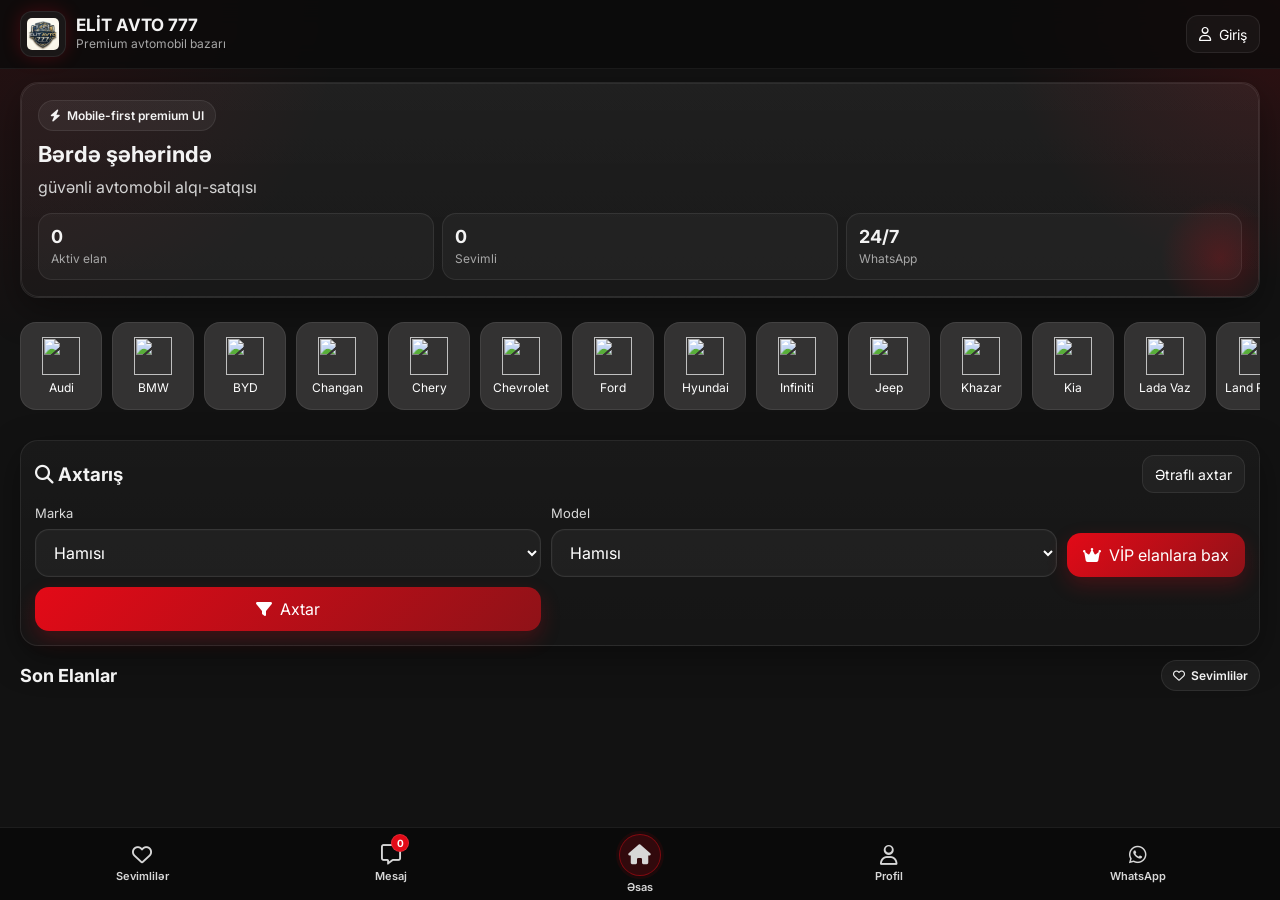
==== commit 3916fa64: "Update index.html" ====
--- a/index.html
+++ b/index.html
@@ -123,6 +123,9 @@
       <label>Model</label>
       <select id="filterModel"><option value="">Hamısı</option></select>
     </div>
+    <button class="btn vip-filter-btn" id="showVipOnly" type="button">
+      <i class="fa-solid fa-crown"></i> VİP elanlara bax
+    </button>
     <button class="btn search-btn-mobile" id="applyFilters" type="button">
       <i class="fa-solid fa-filter"></i> Axtar
     </button>
@@ -174,12 +177,13 @@
         </div>
       </div>
 
-      <div class="field">
+      <div class="field field-inline tight-inline">
+      <div>
         <label>Mühərrik</label>
         <input id="filterEngine" type="text" placeholder="Məs: 2.0 Turbo">
       </div>
-
-      <div class="field">
+        
+        <div>
         <label>Yanacaq</label>
         <select id="filterFuel">
           <option value="">Hamısı</option>
@@ -193,8 +197,10 @@
           <option>Dizel-Hibrid</option>
         </select>
       </div>
-
-      <div class="field">
+      </div>
+
+      <div class="field field-inline tight-inline">
+        <div>
         <label>Ötürücü</label>
         <select id="filterDrivetrain">
           <option value="">Hamısı</option>
@@ -204,7 +210,7 @@
         </select>
       </div>
 
-      <div class="field">
+        <div>
         <label>Sürətlər qutusu</label>
         <select id="filterTransmission">
           <option value="">Hamısı</option>
@@ -216,8 +222,10 @@
           <option>Avtomat (Variator)</option>
         </select>
       </div>
-
-      <div class="field">
+      </div>
+      
+      <div class="field field-inline tight-inline">
+        <div>
         <label>Rəng</label>
         <select id="filterColor">
           <option value="">Hamısı</option>
@@ -244,7 +252,7 @@
         </select>
       </div>
 
-      <div class="field">
+        <div>
         <label>Ban növü</label>
         <select id="filterBodyType">
           <option value="">Hamısı</option>
@@ -289,7 +297,19 @@
           <option>Yük maşını</option>
         </select>
       </div>
-
+      </div>
+
+      <div class="field field-inline tight-inline">
+        <div>
+          <label>Oturacaq sayı min</label>
+          <input id="filterSeatsMin" type="number" placeholder="2">
+        </div>
+        <div>
+          <label>Oturacaq sayı max</label>
+          <input id="filterSeatsMax" type="number" placeholder="8">
+        </div>
+      </div>
+      
       <div class="field">
         <label>Vəziyyət</label>
         <div class="switches circle-switches">
@@ -299,18 +319,7 @@
         </div>
       </div>
 
-      <div class="field field-inline tight-inline">
-        <div>
-          <label>Oturacaq sayı min</label>
-          <input id="filterSeatsMin" type="number" placeholder="2">
-        </div>
-        <div>
-          <label>Oturacaq sayı max</label>
-          <input id="filterSeatsMax" type="number" placeholder="8">
-        </div>
-      </div>
-
-      <div class="field">
+        <div class="field">
         <label>Əlavələr</label>
         <div class="switches circle-switches">
           <label class="chip check-chip"><input type="checkbox" id="filterCredit"><span class="dot-radio"></span>Kredit</label>
--- a/style.css
+++ b/style.css
@@ -1769,6 +1769,397 @@
 
 
 
+.detail-pro-layout {
+  display: grid;
+  grid-template-columns: minmax(0, 1.12fr) minmax(320px, 0.88fr);
+  gap: 14px;
+  align-items: start;
+}
+
+.detail-pro-gallery {
+  padding: 14px;
+}
+
+.detail-gallery-main-wrap {
+  position: relative;
+}
+
+.detail-main-photo-pro {
+  aspect-ratio: 4 / 3;
+  border-radius: 20px;
+  overflow: hidden;
+  background: #111;
+}
+
+.detail-main-photo-pro img {
+  width: 100%;
+  height: 100%;
+  object-fit: cover;
+}
+
+.detail-floating-fav {
+  position: absolute;
+  top: 14px;
+  right: 14px;
+  z-index: 5;
+  width: 48px;
+  height: 48px;
+  border-radius: 50%;
+  display: grid;
+  place-items: center;
+  background: rgba(10,10,10,.62);
+  border: 1px solid rgba(255,255,255,.14);
+  color: #fff;
+  box-shadow: 0 0 12px rgba(0,0,0,.22);
+}
+
+.detail-floating-fav.active {
+  background: rgba(227,10,23,.86);
+  border-color: rgba(227,10,23,.56);
+  box-shadow: 0 0 16px rgba(227,10,23,.24);
+}
+
+.detail-vip-badge {
+  position: absolute;
+  top: 14px;
+  left: 14px;
+  z-index: 5;
+}
+
+.detail-thumbs-pro {
+  margin-top: 12px;
+  display: grid;
+  grid-template-columns: repeat(auto-fit, minmax(82px, 1fr));
+  gap: 10px;
+}
+
+.detail-thumbs-pro button {
+  padding: 0;
+  border-radius: 14px;
+  overflow: hidden;
+  border: 1px solid rgba(255,255,255,.08);
+  background: rgba(255,255,255,.02);
+}
+
+.detail-thumbs-pro button.active {
+  border-color: rgba(227,10,23,.45);
+  box-shadow: 0 0 12px rgba(227,10,23,.14);
+}
+
+.detail-thumbs-pro img {
+  width: 100%;
+  height: 82px;
+  object-fit: cover;
+}
+
+.detail-pro-sidebar {
+  display: grid;
+  gap: 14px;
+}
+
+.detail-title-card {
+  display: grid;
+  gap: 14px;
+}
+
+.detail-title-top {
+  display: flex;
+  align-items: start;
+  justify-content: space-between;
+  gap: 12px;
+  flex-wrap: wrap;
+}
+
+.detail-title-top h2 {
+  font-size: 28px;
+  line-height: 1.15;
+}
+
+.detail-price-pro {
+  margin-top: 8px;
+  font-size: 28px;
+  font-weight: 800;
+  color: #fff;
+}
+
+.detail-whatsapp-btn {
+  align-self: start;
+}
+
+.detail-badges-pro {
+  display: flex;
+  flex-wrap: wrap;
+  gap: 8px;
+}
+
+.detail-section-title {
+  margin-bottom: 12px;
+  font-size: 18px;
+}
+
+.detail-spec-grid-pro {
+  display: grid;
+  grid-template-columns: repeat(2, minmax(0,1fr));
+  gap: 10px;
+}
+
+.detail-bottom-stack {
+  display: grid;
+  gap: 14px;
+  margin-top: 14px;
+}
+
+.detail-equipment-grid {
+  display: flex;
+  flex-wrap: wrap;
+  gap: 10px;
+}
+
+.detail-equipment-chip {
+  display: inline-flex;
+  align-items: center;
+  gap: 8px;
+  min-height: 38px;
+  padding: 0 12px;
+  border-radius: 999px;
+  border: 1px solid rgba(255,255,255,.10);
+  background: rgba(255,255,255,.04);
+  color: #fff;
+  box-shadow: 0 0 10px rgba(255,255,255,.04);
+}
+
+.detail-equipment-chip i {
+  color: #22c55e;
+}
+
+@media (max-width: 980px) {
+  .detail-pro-layout {
+    grid-template-columns: 1fr;
+  }
+}
+
+@media (max-width: 768px) {
+  .detail-title-top {
+    flex-direction: column;
+    align-items: stretch;
+  }
+
+  .detail-title-top h2 {
+    font-size: 22px;
+  }
+
+  .detail-price-pro {
+    font-size: 24px;
+  }
+
+  .detail-spec-grid-pro {
+    grid-template-columns: 1fr;
+  }
+
+  .detail-thumbs-pro {
+    grid-template-columns: repeat(3, minmax(0,1fr));
+  }
+
+  .detail-thumbs-pro img {
+    height: 72px;
+  }
+
+  .detail-floating-fav {
+    width: 44px;
+    height: 44px;
+    top: 10px;
+    right: 10px;
+  }
+
+  .detail-vip-badge {
+    top: 10px;
+    left: 10px;
+  }
+}
+
+
+.detail-top-actions {
+  display: flex;
+  align-items: center;
+  gap: 10px;
+  flex-wrap: wrap;
+}
+
+.detail-interest-btn {
+  background: rgba(255,255,255,.05);
+  border: 1px solid rgba(255,255,255,.10);
+  box-shadow: 0 0 12px rgba(255,255,255,.05);
+}
+
+.detail-interest-btn:hover {
+  border-color: rgba(227,10,23,.35);
+  box-shadow: 0 0 14px rgba(227,10,23,.12);
+}
+
+@media (max-width: 768px) {
+  .detail-spec-grid-pro {
+    grid-template-columns: repeat(2, minmax(0,1fr)) !important;
+  }
+
+  .detail-top-actions {
+    width: 100%;
+    display: grid;
+    grid-template-columns: 1fr 1fr;
+    gap: 8px;
+  }
+
+  .detail-top-actions .btn {
+    width: 100%;
+    min-width: 0;
+    padding: 0 10px;
+  }
+}
+
+
+
+
+
+.advanced-filter-grid-pro {
+  display: grid;
+  grid-template-columns: repeat(4, minmax(0,1fr));   /* Kompüterdə 4 sütun */
+  gap: 12px;
+}
+
+.advanced-filter-grid-pro .full-span {
+  grid-column: 1 / -1;   /* Tam en tutan hissələr */
+}
+
+.filter-equipment-grid {
+  display: grid;
+  grid-template-columns: repeat(5, minmax(0,1fr));   /* Təchizat hissəsi kompüterdə 5 sütun */
+  gap: 10px;
+}
+
+.filter-equipment-grid .equipment-chip {
+  min-height: 44px;
+  border-radius: 14px;
+  background: rgba(255,255,255,.03);
+  border: 1px solid rgba(255,255,255,.08);
+  box-shadow: inset 0 0 0 1px rgba(255,255,255,.015);
+}
+
+.filter-equipment-grid .equipment-chip:has(input:checked) {
+  border-color: rgba(227,10,23,.5);
+  background: rgba(227,10,23,.10);
+  box-shadow:
+    0 0 12px rgba(227,10,23,.10),
+    inset 0 0 0 1px rgba(255,255,255,.02);
+}
+
+.advanced-filter-grid-pro .field,
+.advanced-filter-grid-pro .field-inline {
+  background: rgba(255,255,255,.02);
+  border: 1px solid rgba(255,255,255,.05);
+  border-radius: 16px;
+  padding: 12px;
+}
+
+.equipment-filter-field {
+  padding: 14px !important;
+  border: 1px solid rgba(255,255,255,.08) !important;
+  background: linear-gradient(180deg, rgba(255,255,255,.03), rgba(255,255,255,.015)) !important;
+}
+
+.field-inline {
+  display: grid;
+  grid-template-columns: repeat(2, minmax(0,1fr));   /* Qiymət min/max, İl min/max və s. yan-yana */
+  gap: 8px;
+  align-items: end;
+}
+
+.field-inline > div {
+  min-width: 0;
+  width: 100%;
+}
+
+.circle-switches {
+  display: grid;
+  grid-template-columns: repeat(2, minmax(0,1fr));   /* Vəziyyət və Əlavələr 3 yan-yana */
+  gap: 8px;
+}
+
+
+/* Tablet görünüşü */
+@media (max-width: 980px) {
+  .advanced-filter-grid-pro {
+    grid-template-columns: repeat(3, minmax(0,1fr));   /* Tablet və orta ekranlarda 3 sütun */
+  }
+
+  .filter-equipment-grid {
+    grid-template-columns: repeat(3, minmax(0,1fr));   /* Tablet üçün təchizat 3 sütun */
+  }
+}
+
+/* Telefon görünüşü */
+@media (max-width: 768px) {
+  .advanced-filter-grid-pro {
+    grid-template-columns: repeat(4, minmax(0,1fr));   /* Telefonda 3 sütun */
+    gap: 8px;
+  }
+
+  .advanced-filter-grid-pro .field,
+  .advanced-filter-grid-pro .field-inline {
+    padding: 8px;
+    border-radius: 14px;
+  }
+
+  .advanced-filter-grid-pro label {
+    font-size: 11px;
+  }
+
+  .advanced-filter-grid-pro input,
+  .advanced-filter-grid-pro select {
+    min-height: 40px;
+    padding: 10px 10px;
+    font-size: 12px;
+    border-radius: 12px;
+  }
+
+  .field-inline {
+    grid-template-columns: repeat(2, minmax(0,1fr));   /* Telefonda da min/max sahələr yan-yana */
+    gap: 6px;
+  }
+
+  .field-inline > div {
+    min-width: 0;
+    width: 100%;
+  }
+
+  .filter-equipment-grid {
+    grid-template-columns: repeat(2, minmax(0,1fr));   /* Təchizat hissəsi telefonda 2 sütun */
+    gap: 8px;
+  }
+
+  .filter-equipment-grid .equipment-chip {
+    min-height: 42px;
+    padding: 8px;
+    font-size: 11px;
+    line-height: 1.25;
+  }
+
+  .circle-switches {
+    display: grid;
+    grid-template-columns: repeat(3, minmax(0,1fr));   /* Kredit/Barter/VIP və s. telefonda 3 sütun */
+    gap: 8px;
+  }
+
+  .circle-switches .chip {
+    width: 100%;
+    justify-content: center;
+    padding: 0 8px;
+    font-size: 11px;
+    min-height: 40px;
+  }
+}
+
+
+
+
 
 
 
@@ -1794,7 +2185,7 @@
   .quick-filter-row { grid-template-columns: 1fr 1fr; }
   .search-btn-mobile { grid-column: 1 / -1; width: 100%; }
   .filter-grid { grid-template-columns: 1fr; }
-  .field-inline, .mobile-single-inline { grid-template-columns: 1fr; }
+  .field-inline, .mobile-single-inline { grid-template-columns: repeat(2, minmax(0,1fr)); }            /* Telefonda da min/max sahələr yan-yana */
   .cards-grid, .mobile-cards-grid { grid-template-columns: repeat(2, minmax(0,1fr)); gap: 12px; }
   .card-body { padding: 12px; }
   .price { font-size: 19px; }
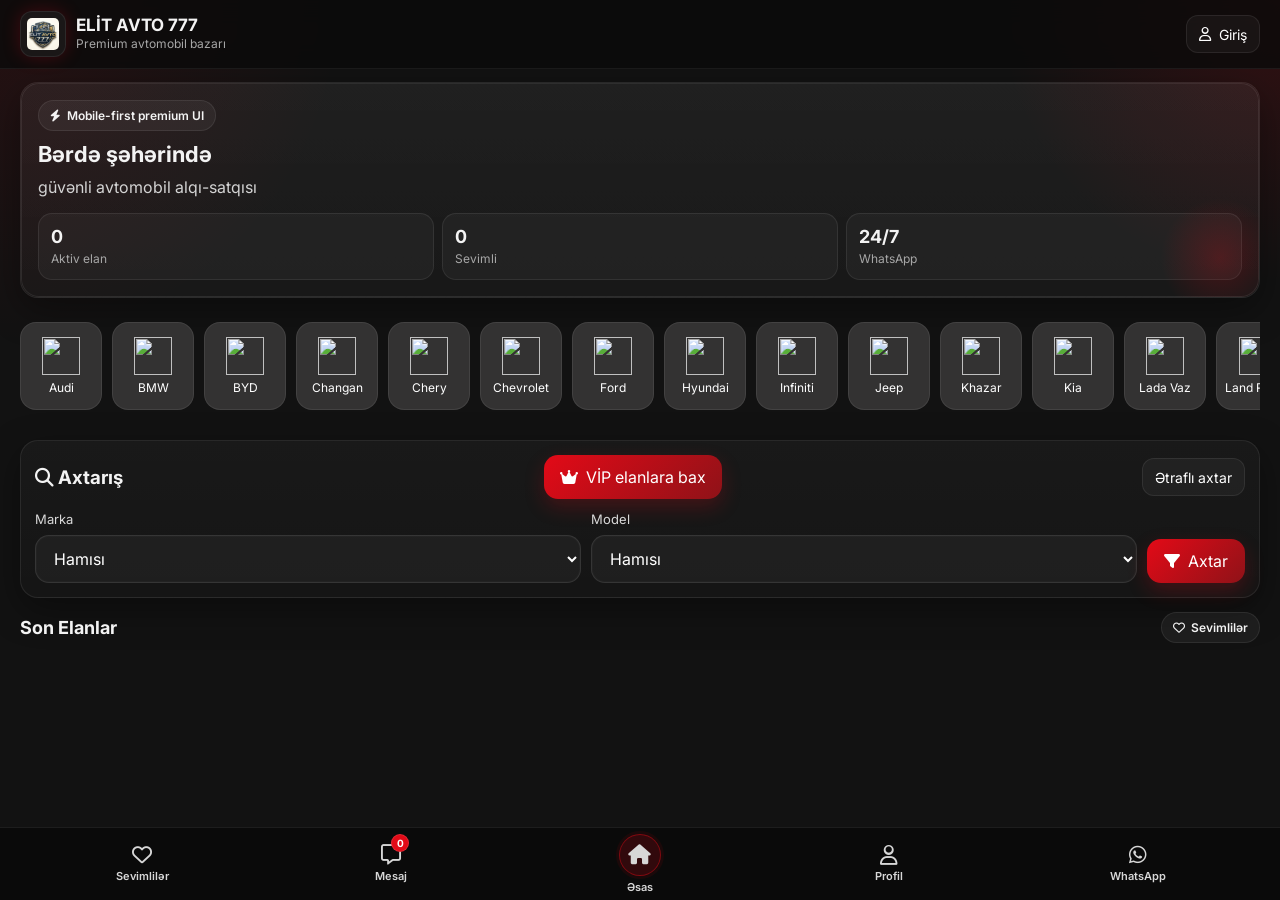
==== commit 94a62e58: "Update index.html" ====
--- a/index.html
+++ b/index.html
@@ -111,6 +111,11 @@
       <section class="panel filter-wrap sticky-filter-panel">
   <div class="filter-header always-visible-filter">
     <h3><i class="fa-solid fa-magnifying-glass"></i> Axtarış</h3>
+
+                                <button class="btn vip-filter-btn" id="showVipOnly" type="button">
+                                <i class="fa-solid fa-crown"></i> VİP elanlara bax
+                                </button>
+    
     <button class="btn btn-outline btn-small" id="toggleAdvancedFilters" type="button">Ətraflı axtar</button>
   </div>
 
@@ -123,9 +128,8 @@
       <label>Model</label>
       <select id="filterModel"><option value="">Hamısı</option></select>
     </div>
-    <button class="btn vip-filter-btn" id="showVipOnly" type="button">
-      <i class="fa-solid fa-crown"></i> VİP elanlara bax
-    </button>
+
+    
     <button class="btn search-btn-mobile" id="applyFilters" type="button">
       <i class="fa-solid fa-filter"></i> Axtar
     </button>
@@ -324,7 +328,6 @@
         <div class="switches circle-switches">
           <label class="chip check-chip"><input type="checkbox" id="filterCredit"><span class="dot-radio"></span>Kredit</label>
           <label class="chip check-chip"><input type="checkbox" id="filterBarter"><span class="dot-radio"></span>Barter</label>
-          <label class="chip check-chip"><input type="checkbox" id="filterVip"><span class="dot-radio"></span>VIP</label>
         </div>
       </div>
 
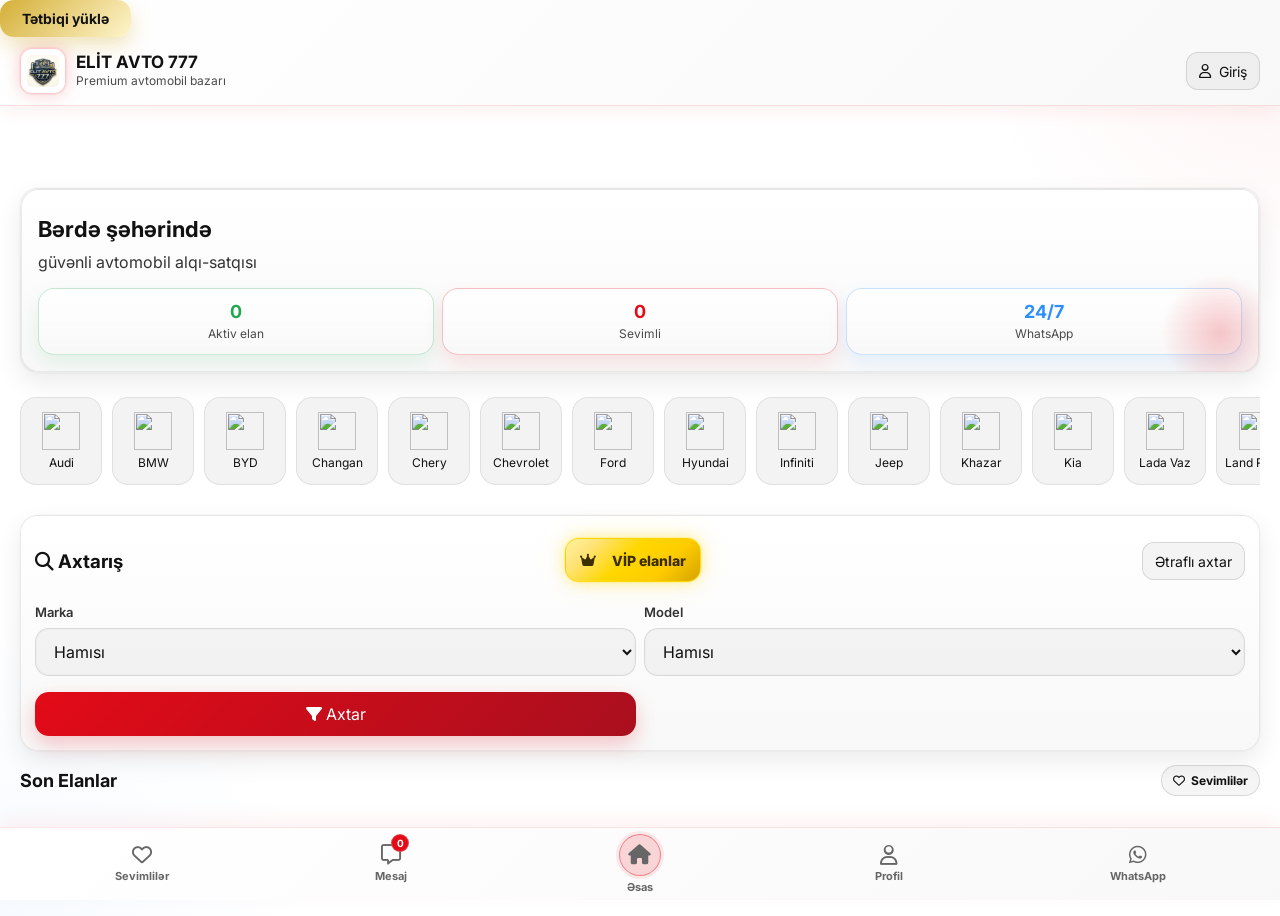
==== commit a8c12413: "Update index.html" ====
--- a/index.html
+++ b/index.html
@@ -4,6 +4,14 @@
   <meta charset="UTF-8" />
   <meta name="viewport" content="width=device-width, initial-scale=1.0" />
   <title>ELİT AVTO 777</title>
+
+                  <link rel="manifest" href="./site.webmanifest">
+                  <meta name="theme-color" content="#0b0f19">
+                  <link rel="apple-touch-icon" href="./foto/icon-192.png">
+                  <meta name="apple-mobile-web-app-capable" content="yes">
+                  <meta name="apple-mobile-web-app-status-bar-style" content="black-translucent">
+                  <meta name="apple-mobile-web-app-title" content="ELIT AVTO">
+  
   <link rel="preconnect" href="https://fonts.googleapis.com">
   <link rel="preconnect" href="https://fonts.gstatic.com" crossorigin>
   <link href="https://fonts.googleapis.com/css2?family=Inter:wght@400;500;600;700;800&display=swap" rel="stylesheet">
@@ -12,6 +20,14 @@
 </head>
 <body data-page="home">
   <header class="site-header">
+
+                  <!-- Yuxarı orta install button -->
+                  
+                    <button id="installAppBtn" onclick="installPWA()">
+                      Tətbiqi yüklə
+                    </button>
+                  
+    
     <div class="container header-row compact-header">
       <a class="brand" href="index.html">
         <img class="brand-logo" src="foto/elit_avto_777_logo.png" alt="ELİT AVTO 777">
@@ -33,7 +49,7 @@
     <div class="container home-stack">
       <section class="hero panel">
         <div class="hero-card hero-compact">
-          <span class="badge"><i class="fa-solid fa-bolt"></i> Mobile-first premium UI</span>
+          <!--<span class="badge"><i class="fa-solid fa-bolt"></i> Mobile-first premium UI</span>-->
           <h2>Bərdə şəhərində</h2>
           <p>güvənli avtomobil alqı-satqısı</p>
           <div class="stats mobile-stats">
@@ -113,7 +129,7 @@
     <h3><i class="fa-solid fa-magnifying-glass"></i> Axtarış</h3>
 
                                 <button class="btn vip-filter-btn" id="showVipOnly" type="button">
-                                <i class="fa-solid fa-crown"></i> VİP elanlara bax
+                                <i class="fa-solid fa-crown"></i> VİP elanlar
                                 </button>
     
     <button class="btn btn-outline btn-small" id="toggleAdvancedFilters" type="button">Ətraflı axtar</button>
@@ -401,7 +417,7 @@
       <a href="mesajlar.html" data-nav="messages" class="nav-has-badge"><span class="notify-badge" id="bottomMsgCount">0</span><i class="fa-regular fa-message"></i><strong>Mesaj</strong></a>
       <a href="index.html" data-nav="home"><span class="home-fab"><i class="fa-solid fa-house"></i></span><strong>Əsas</strong></a>
       <a href="profile.html" data-nav="profile"><i class="fa-regular fa-user"></i><strong>Profil</strong></a>
-      <a href="https://wa.me/994517089500?text=Salam,%20EL%C4%B0T%20AVTO%20777-d%C9%99ki%20bu%20elanla%20ba%C4%9Fl%C4%B1%20sual%C4%B1m%20var..." target="_blank"><i class="fa-brands fa-whatsapp"></i><strong>WhatsApp</strong></a>
+      <a href="https://wa.me/994517089500?text=Salam,%20EL%C4%B0T%20AVTO%20777-d%C9%99ki%20bir%20elanla%20ba%C4%9Fl%C4%B1%20sual%C4%B1m%20var..." target="_blank"><i class="fa-brands fa-whatsapp"></i><strong>WhatsApp</strong></a>
     </div>
   </nav>
 
--- a/style.css
+++ b/style.css
@@ -1,127 +1,428 @@
+/* =======================================================
+   KÖK RƏNGLƏR / PREMİUM RƏNG SİSTEMİ
+   ======================================================= */
 :root {
-  --bg: #121212;
-  --panel: #191919;
-  --panel-2: #212121;
-  --text: #f3f3f3;
-  --muted: #a7a7a7;
+  --bg: #ffffff;
+  --panel: #ffffff;
+  --panel-2: #f8f8f8;
+  --panel-soft: #fafafa;
+  --text: #111111;
+  --muted: #4a4a4a;
+
   --red: #E30A17;
-  --red-soft: rgba(227,10,23,.15);
-  --green: #28A745;
-  --border: rgba(255,255,255,.08);
-  --shadow: 0 12px 36px rgba(0,0,0,.35);
+  --red-dark: #a90f1e;
+  --red-soft: rgba(227, 10, 23, .12);
+  --red-glow: rgba(227, 10, 23, .28);
+
+  --green: #1fa84f;
+  --green-dark: #157a38;
+  --green-soft: rgba(31, 168, 79, .12);
+  --green-glow: rgba(31, 168, 79, .25);
+
+  --blue: #2c8fff;
+  --blue-dark: #186ed1;
+  --blue-soft: rgba(44, 143, 255, .12);
+  --blue-glow: rgba(44, 143, 255, .24);
+
+  --gold: #ffd700;
+  --gold-2: #ffcc00;
+  --gold-dark: #d4a400;
+  --gold-soft: rgba(255, 215, 0, .15);
+  --gold-glow: rgba(255, 215, 0, .32);
+
+  --orange: #f4a021;
+  --border: rgba(0, 0, 0, .12);
+  --border-soft: rgba(0, 0, 0, .08);
+  --shadow: 0 8px 24px rgba(0, 0, 0, .08);
+  --shadow-lg: 0 16px 42px rgba(0, 0, 0, .15);
+
   --radius: 18px;
   --radius-sm: 14px;
 }
 
-* { box-sizing: border-box; margin: 0; padding: 0; }
-html, body { overflow-x: hidden; }
+/* =======================================================
+   RESET / ƏSAS QAYDALAR
+   ======================================================= */
+* {
+  box-sizing: border-box;
+  margin: 0;
+  padding: 0;
+}
+
+html,
+body {
+  overflow-x: hidden;
+}
+
 body {
   font-family: Inter, "Segoe UI", Arial, sans-serif;
   background:
-    radial-gradient(circle at top right, rgba(227,10,23,.16), transparent 18%),
-    radial-gradient(circle at top left, rgba(227,10,23,.10), transparent 22%),
-    var(--bg);
+    radial-gradient(circle at top right, rgba(227, 10, 23, .05), transparent 20%),
+    radial-gradient(circle at bottom left, rgba(44, 143, 255, .04), transparent 20%),
+    #ffffff;
   color: var(--text);
   min-height: 100vh;
 }
-img { max-width: 100%; display: block; }
-a { text-decoration: none; color: inherit; }
-button, input, select, textarea { font: inherit; }
-button { border: 0; cursor: pointer; }
-input, select, textarea {
+
+img {
+  max-width: 100%;
+  display: block;
+}
+
+a {
+  text-decoration: none;
+  color: inherit;
+}
+
+button,
+input,
+select,
+textarea {
+  font: inherit;
+}
+
+button {
+  border: 0;
+  cursor: pointer;
+}
+
+input,
+select,
+textarea {
   width: 100%;
   min-width: 0;
-  border: 1px solid rgba(255,255,255,.1);
-  background: rgba(255,255,255,.04);
-  color: #fff;
+  border: 1px solid rgba(0, 0, 0, .10);
+  background: rgba(0, 0, 0, .035);
+  color: #111111;
   border-radius: 14px;
   min-height: 48px;
   padding: 12px 14px;
   outline: none;
-  box-shadow: inset 0 0 0 1px rgba(255,255,255,.02);
-}
-textarea { min-height: 110px; resize: vertical; }
-input:focus, select:focus, textarea:focus {
-  border-color: rgba(227,10,23,.72);
-  box-shadow: 0 0 0 3px rgba(227,10,23,.15);
-}
-select option { color: #111; }
-.hidden { display: none !important; }
-.muted { color: var(--muted); }
-.small-text { font-size: 12px; }
-.container { width: min(1240px, calc(100% - 20px)); margin: 0 auto; }
-.page { padding: 82px 0 96px; }
-.home-page { padding-bottom: 108px; }
+  box-shadow: inset 0 0 0 1px rgba(0, 0, 0, .015);
+  transition: border-color .18s ease, box-shadow .18s ease, background .18s ease;
+}
+
+textarea {
+  min-height: 110px;
+  resize: vertical;
+}
+
+input:focus,
+select:focus,
+textarea:focus {
+  border-color: rgba(227, 10, 23, .62);
+  box-shadow: 0 0 0 3px rgba(227, 10, 23, .12);
+  background: rgba(255, 255, 255, .98);
+}
+
+select option {
+  color: #111;
+}
+
+.hidden {
+  display: none !important;
+}
+
+.muted {
+  color: var(--muted);
+}
+
+.small-text {
+  font-size: 12px;
+}
+
+.container {
+  width: min(1240px, calc(100% - 20px));
+  margin: 0 auto;
+}
+
+.page {
+  padding: 82px 0 96px;
+}
+
+.home-page {
+  padding-bottom: 108px;
+}
+
+/* =======================================================
+   TƏKRAR İSTİFADƏ OLUNAN PANEL / KART SİSTEMİ
+   ======================================================= */
 .badge {
-  display: inline-flex; align-items: center; gap: 6px;
-  padding: 7px 11px; border-radius: 999px; font-size: 12px; font-weight: 600;
-  background: rgba(255,255,255,.05); border: 1px solid var(--border);
-}
-.panel, .hero-card, .form-card, .sidebar-card, .table-card, .detail-card {
-  background: linear-gradient(180deg, rgba(255,255,255,.03), rgba(255,255,255,.015));
+  display: inline-flex;
+  align-items: center;
+  gap: 6px;
+  padding: 7px 11px;
+  border-radius: 999px;
+  font-size: 12px;
+  font-weight: 700;
+  background: rgba(0, 0, 0, .04);
   border: 1px solid var(--border);
+}
+
+.panel,
+.hero-card,
+.form-card,
+.sidebar-card,
+.table-card,
+.detail-card,
+.user-modal-card,
+.chat-sidebar-panel,
+.chat-thread-panel {
+  background:
+    linear-gradient(180deg, rgba(255, 255, 255, .98), rgba(248, 248, 248, .98));
+  border: 1px solid rgba(0, 0, 0, .08);
   border-radius: var(--radius);
-  box-shadow: var(--shadow);
-}
-
+  box-shadow:
+    0 0 0 1px rgba(0, 0, 0, .02),
+    0 10px 26px rgba(0, 0, 0, .08);
+}
+
+.btn {
+  display: inline-flex;
+  align-items: center;
+  justify-content: center;
+  gap: 8px;
+  min-height: 44px;
+  padding: 0 16px;
+  color: #ffffff;
+  border-radius: 14px;
+  background: linear-gradient(135deg, var(--red), var(--red-dark));
+  box-shadow: 0 8px 20px rgba(227, 10, 23, .22);
+  white-space: nowrap;
+  transition: transform .18s ease, box-shadow .18s ease, filter .18s ease;
+}
+
+.btn:hover {
+  transform: translateY(-1px);
+  filter: saturate(1.04);
+}
+
+.btn-outline {
+  background: rgba(0, 0, 0, .04);
+  border: 1px solid var(--border);
+  box-shadow: none;
+  color: #111111;
+}
+
+.btn-green {
+  background: linear-gradient(135deg, var(--green), var(--green-dark));
+  box-shadow: 0 8px 20px rgba(31, 168, 79, .24);
+  color: #ffffff;
+}
+
+.btn-danger {
+  background: linear-gradient(135deg, #ff4d5a, #a01229);
+  box-shadow: 0 8px 20px rgba(227, 10, 23, .24);
+  color: #ffffff;
+}
+
+.btn-blue {
+  background: linear-gradient(135deg, var(--blue), var(--blue-dark));
+  box-shadow: 0 8px 20px rgba(44, 143, 255, .24);
+  color: #ffffff;
+}
+
+.btn-gold {
+  background: linear-gradient(135deg, #ffe37a, var(--gold), var(--gold-dark));
+  color: #3a2d00;
+  box-shadow: 0 8px 22px rgba(255, 215, 0, .28);
+}
+
+.btn-small {
+  min-height: 38px;
+  padding: 0 12px;
+  border-radius: 12px;
+  font-size: 14px;
+}
+
+.full-btn {
+  width: 100%;
+}
+
+/* =======================================================
+   HEADER / YUXARI SABİT HİSSƏ
+   ======================================================= */
 .site-header {
-  position: fixed; inset: 0 0 auto 0; z-index: 1000;
-  background: rgba(10,10,10,.8);
+  position: fixed;
+  inset: 0 0 auto 0;
+  z-index: 1000;
+  background:
+    linear-gradient(135deg, rgba(255, 255, 255, .98), rgba(248, 248, 248, .98));
   backdrop-filter: blur(12px);
-  border-bottom: 1px solid rgba(255,255,255,.06);
-}
+  border-bottom: 1px solid rgba(227, 10, 23, .12);
+  box-shadow: 0 6px 18px rgba(227, 10, 23, .06);
+}
+
 .header-row {
   height: 68px;
-  display: flex; align-items: center; justify-content: space-between; gap: 10px;
-}
-.compact-header { gap: 8px; }
-.brand { display: flex; align-items: center; gap: 10px; min-width: 0; }
+  display: flex;
+  align-items: center;
+  justify-content: space-between;
+  gap: 10px;
+}
+
+.compact-header {
+  gap: 8px;
+}
+
+.brand {
+  display: flex;
+  align-items: center;
+  gap: 10px;
+  min-width: 0;
+}
+
 .brand-logo {
-  width: 46px; height: 46px; border-radius: 12px; object-fit: contain;
-  background: rgba(255,255,255,.05); padding: 6px; border: 1px solid var(--border);
-  box-shadow: 0 0 18px rgba(227,10,23,.24);
+  width: 46px;
+  height: 46px;
+  border-radius: 12px;
+  object-fit: contain;
+  background: rgba(255, 255, 255, .98);
+  padding: 6px;
+  border: 1px solid rgba(227, 10, 23, .22);
+  box-shadow:
+    0 0 0 1px rgba(227, 10, 23, .06),
+    0 0 18px rgba(227, 10, 23, .20);
   flex: 0 0 auto;
 }
-.brand h1, .brand h2 { font-size: 17px; line-height: 1.05; }
-.brand p { color: var(--muted); font-size: 12px; margin-top: 2px; }
-.header-actions { display: flex; align-items: center; gap: 8px; }
-
-.btn {
-  display: inline-flex; align-items: center; justify-content: center; gap: 8px;
-  min-height: 44px; padding: 0 16px; color: #fff; border-radius: 14px;
-  background: linear-gradient(135deg, var(--red), #8f1218);
-  box-shadow: 0 8px 20px rgba(227,10,23,.22);
-  white-space: nowrap;
-}
-.btn:hover { transform: translateY(-1px); }
-.btn-outline { background: rgba(255,255,255,.04); border: 1px solid var(--border); box-shadow: none; }
-.btn-green { background: linear-gradient(135deg, var(--green), #1f7f39); }
-.btn-danger { background: linear-gradient(135deg, #ff4d5a, #a01229); }
-.btn-small { min-height: 38px; padding: 0 12px; border-radius: 12px; font-size: 14px; }
-.full-btn { width: 100%; }
-
-.home-stack { display: grid; gap: 14px; }
-.hero { overflow: hidden; }
-.hero-card { padding: 16px; position: relative; }
+
+.brand h1,
+.brand h2 {
+  font-size: 17px;
+  line-height: 1.05;
+}
+
+.brand p {
+  color: var(--muted);
+  font-size: 12px;
+  margin-top: 2px;
+}
+
+.header-actions {
+  display: flex;
+  align-items: center;
+  gap: 8px;
+}
+
+/* =======================================================
+   ANA SƏHİFƏ / HERO / KPI QISA MƏLUMATLAR
+   ======================================================= */
+.home-stack {
+  display: grid;
+  gap: 14px;
+}
+
+.hero {
+  overflow: hidden;
+}
+
+.hero-card {
+  padding: 16px;
+  position: relative;
+}
+
 .hero-card::after {
-  content: ""; position: absolute; right: -22px; bottom: -22px; width: 120px; height: 120px;
-  background: radial-gradient(circle, rgba(227,10,23,.22), transparent 70%);
-}
-.hero-card h2 { font-size: 22px; line-height: 1.2; margin: 10px 0 8px; max-width: 720px; }
-.hero-card p { color: #d4d4d4; line-height: 1.5; }
-.mobile-stats { display: grid; grid-template-columns: repeat(3, 1fr); gap: 8px; margin-top: 14px; }
-.stat { padding: 12px; border-radius: 14px; background: rgba(255,255,255,.04); border: 1px solid var(--border); }
-.stat strong { display: block; font-size: 18px; }
-.stat span { color: var(--muted); font-size: 12px; }
-
+  content: "";
+  position: absolute;
+  right: -22px;
+  bottom: -22px;
+  width: 120px;
+  height: 120px;
+  background: radial-gradient(circle, rgba(227, 10, 23, .22), transparent 70%);
+}
+
+.hero-card h2 {
+  font-size: 22px;
+  line-height: 1.2;
+  margin: 10px 0 8px;
+  max-width: 720px;
+}
+
+.hero-card p {
+  color: #333333;
+  line-height: 1.5;
+}
+
+.mobile-stats {
+  display: grid;
+  grid-template-columns: repeat(3, minmax(0, 1fr));
+  gap: 8px;
+  margin-top: 14px;
+}
+
+.stat {
+  padding: 12px;
+  border-radius: 16px;
+  background: linear-gradient(180deg, rgba(255,255,255,.98), rgba(248,248,248,.95));
+  border: 1px solid rgba(0, 0, 0, .08);
+  text-align: center;
+  box-shadow: 0 8px 18px rgba(0, 0, 0, .05);
+}
+
+.stat strong {
+  display: block;
+  font-size: 18px;
+}
+
+.stat span {
+  color: var(--muted);
+  font-size: 12px;
+}
+
+/* əsas səhifədə aktiv elan / sevimlilər / 24-7 whatsapp rəngləri */
+.mobile-stats .stat:nth-child(1) {
+  border-color: rgba(31, 168, 79, .24);
+  box-shadow: 0 8px 18px rgba(31, 168, 79, .10);
+}
+
+.mobile-stats .stat:nth-child(1) strong {
+  color: var(--green);
+}
+
+.mobile-stats .stat:nth-child(2) {
+  border-color: rgba(227, 10, 23, .24);
+  box-shadow: 0 8px 18px rgba(227, 10, 23, .10);
+}
+
+.mobile-stats .stat:nth-child(2) strong {
+  color: var(--red);
+}
+
+.mobile-stats .stat:nth-child(3) {
+  border-color: rgba(44, 143, 255, .24);
+  box-shadow: 0 8px 18px rgba(44, 143, 255, .10);
+}
+
+.mobile-stats .stat:nth-child(3) strong {
+  color: var(--blue);
+}
+
+/* =======================================================
+   BÖLMƏ BAŞLIQLARI
+   ======================================================= */
 .section-head {
-  display: flex; align-items: center; justify-content: space-between; gap: 10px;
+  display: flex;
+  align-items: center;
+  justify-content: space-between;
+  gap: 10px;
   margin-bottom: 12px;
 }
-.slim-head { margin-bottom: 10px; }
-.section-head h3 { font-size: 18px; }
-
-.brand-scroll-wrap { padding: 14px; }
+
+.slim-head {
+  margin-bottom: 10px;
+}
+
+.section-head h3 {
+  font-size: 18px;
+}
+
+/* =======================================================
+   BREND SCROLL / MARQUEE
+   ======================================================= */
+.brand-scroll-wrap {
+  padding: 14px;
+}
+
 .brand-scroll {
   display: grid;
   grid-auto-flow: column;
@@ -133,193 +434,49 @@
   scroll-snap-type: x proximity;
   -webkit-overflow-scrolling: touch;
 }
-.brand-scroll::-webkit-scrollbar { height: 5px; }
-.brand-scroll::-webkit-scrollbar-thumb { background: rgba(255,255,255,.16); border-radius: 999px; }
+
+.brand-scroll::-webkit-scrollbar {
+  height: 5px;
+}
+
+.brand-scroll::-webkit-scrollbar-thumb {
+  background: rgba(0, 0, 0, .16);
+  border-radius: 999px;
+}
+
 .brand-item {
   scroll-snap-align: start;
-  display: flex; flex-direction: column; align-items: center; justify-content: center; gap: 7px;
-  min-height: 94px; padding: 10px 8px; border-radius: 16px;
-  border: 1px solid rgba(255,255,255,.07); background: rgba(255,255,255,.03);
-  box-shadow: inset 0 0 0 1px rgba(255,255,255,.01);
-}
-.brand-item img { width: 40px; height: 40px; object-fit: contain; }
-.brand-item span { font-size: 11px; color: #ededed; text-align: center; line-height: 1.2; }
-.brand-item.active, .brand-item:hover { border-color: rgba(227,10,23,.6); background: rgba(227,10,23,.1); }
-
-.filter-wrap { padding: 14px; }
-.always-visible-filter {
-  display: flex; align-items: center; justify-content: space-between; gap: 10px; margin-bottom: 12px;
-}
-.quick-filter-row {
-  display: grid; grid-template-columns: 1fr 1fr auto; gap: 10px; align-items: end;
-}
-.grow-field { min-width: 0; }
-.search-btn-mobile { min-width: 98px; }
-.advanced-filters.collapsed { display: none; }
-.advanced-filters { padding-top: 12px; }
-.filter-grid { display: grid; grid-template-columns: repeat(2, minmax(0,1fr)); gap: 12px; }
-.field { display: grid; gap: 8px; min-width: 0; }
-.field label { font-size: 13px; color: #d9d9d9; }
-.field-inline { display: grid; grid-template-columns: repeat(2, minmax(0,1fr)); gap: 10px; }
-.tight-inline > div { min-width: 0; }
-.filter-actions { display: flex; gap: 10px; flex-wrap: wrap; }
-.compact-actions { padding-top: 12px; }
-.single-action { padding-top: 6px; }
-.switches { display: flex; gap: 8px; flex-wrap: wrap; }
-.chip {
-  position: relative;
-  display: inline-flex; align-items: center; gap: 8px;
-  min-height: 44px; padding: 0 14px; border-radius: 999px;
-  border: 1px solid rgba(255,255,255,.09); background: rgba(255,255,255,.035);
-  font-size: 14px;
-}
-.chip input {
-  position: absolute; inset: 0; opacity: 0; pointer-events: none; min-height: auto; width: 100%;
-}
-.dot-radio {
-  width: 16px; height: 16px; border-radius: 50%; flex: 0 0 auto;
-  border: 2px solid rgba(255,255,255,.45); background: rgba(255,255,255,.06);
-  box-shadow: inset 0 0 0 3px transparent;
-}
-.chip:has(input:checked) {
-  border-color: rgba(227,10,23,.55); background: rgba(227,10,23,.14); color: #fff;
-}
-.chip:has(input:checked) .dot-radio {
-  border-color: rgba(255,255,255,.9);
-  background: var(--red);
-  box-shadow: inset 0 0 0 3px rgba(255,255,255,.15);
-}
-
-.cards-grid {
-  display: grid;
-  grid-template-columns: repeat(4, minmax(0,1fr));
-  gap: 14px;
-}
-.card {
-  overflow: hidden;
-  border-radius: 18px;
-  border: 1px solid var(--border);
-  background: linear-gradient(180deg, rgba(255,255,255,.03), rgba(255,255,255,.015));
-  box-shadow: var(--shadow);
-}
-.card-media {
-  position: relative; aspect-ratio: 4 / 3; background: #0f0f0f; overflow: hidden;
-}
-.card-media img { width: 100%; height: 100%; object-fit: cover; transition: opacity .2s ease; }
-.card-topbadges {
-  position: absolute; inset: 10px 10px auto 10px;
-  display: flex; align-items: flex-start; justify-content: space-between; gap: 8px;
-}
-.icon-row { display: flex; gap: 6px; flex-wrap: wrap; }
-.favorite-btn {
-  width: 40px; height: 40px; border-radius: 50%; background: rgba(0,0,0,.55); color: #fff;
-  border: 1px solid rgba(255,255,255,.15);
-}
-.favorite-btn.active { background: rgba(227,10,23,.85); }
-.slide-dots {
-  position: absolute; left: 10px; right: 10px; bottom: 10px; display: flex; justify-content: center; gap: 6px;
-}
-.slide-dots span {
-  width: 7px; height: 7px; border-radius: 50%; background: rgba(255,255,255,.35);
-}
-.slide-dots span.active { background: #fff; }
-.card-body { padding: 14px; display: grid; gap: 12px; }
-.price-row { display: flex; align-items: flex-start; justify-content: space-between; gap: 8px; }
-.price { font-size: 21px; font-weight: 800; color: #fff; }
-.card-title { margin-top: 4px; font-weight: 700; line-height: 1.25; }
-.specs { display: grid; grid-template-columns: repeat(2, minmax(0,1fr)); gap: 8px; }
-.spec {
-  border-radius: 14px; border: 1px solid rgba(255,255,255,.06); background: rgba(255,255,255,.03);
-  padding: 10px;
-}
-.spec small { display: block; color: var(--muted); margin-bottom: 6px; font-size: 12px; }
-.spec strong { font-size: 14px; }
-.card-footer { display: grid; grid-template-columns: 1fr 1fr; gap: 8px; }
-.empty-state {
-  padding: 18px; border-radius: 16px; background: rgba(255,255,255,.04); border: 1px solid var(--border);
-  color: #ddd;
-}
-
-.auth-shell { max-width: 560px; margin: 0 auto; }
-.auth-card-pro { padding: 18px; }
-.auth-tabs { display: grid; gap: 10px; margin-bottom: 14px; }
-.split-tabs { grid-template-columns: repeat(2, minmax(0,1fr)); }
-.compact-form-stack { display: grid; gap: 12px; }
-.auth-message { margin-top: 12px; min-height: 20px; }
-
-.profile-grid, .admin-grid { display: grid; grid-template-columns: 340px 1fr; gap: 14px; }
-.profile-avatar-box { aspect-ratio: 1/1; max-width: 260px; margin-top: 12px; }
-.profile-avatar-box img { width: 100%; height: 100%; object-fit: cover; }
-.profile-actions-stack { align-items: stretch; }
-.profile-actions-stack .btn { flex: 1 1 200px; }
-
-.detail-card { display: grid; grid-template-columns: minmax(0,1.2fr) minmax(280px,.8fr); gap: 14px; padding: 14px; }
-.gallery, .detail-meta { min-width: 0; }
-.main-photo { border-radius: 16px; overflow: hidden; background: #111; aspect-ratio: 4/3; }
-.main-photo img { width: 100%; height: 100%; object-fit: cover; }
-.thumbs { display: grid; grid-template-columns: repeat(auto-fit, minmax(72px, 1fr)); gap: 8px; margin-top: 10px; }
-.thumbs button { background: transparent; }
-.thumbs img { width: 100%; height: 72px; object-fit: cover; border-radius: 12px; border: 1px solid var(--border); }
-.detail-meta { display: grid; grid-template-columns: repeat(2, minmax(0,1fr)); gap: 8px; }
-.sidebar-card { padding: 14px; }
-.detail-text { color: #ddd; line-height: 1.55; }
-
-.kpi-grid { display: grid; grid-template-columns: repeat(3, minmax(0,1fr)); gap: 12px; }
-.kpi {
-  padding: 16px; border-radius: 16px; background: rgba(255,255,255,.04); border: 1px solid var(--border); text-align: center;
-}
-.kpi strong { display: block; font-size: 24px; }
-.kpi span { display: block; margin-top: 6px; color: var(--muted); font-size: 13px; }
-.table-card, .form-card { padding: 14px; }
-.table-wrap { overflow: auto; }
-.table { width: 100%; border-collapse: collapse; min-width: 620px; }
-.table th, .table td { padding: 12px 10px; border-bottom: 1px solid rgba(255,255,255,.08); text-align: left; vertical-align: top; }
-.table th { color: #d9d9d9; font-size: 13px; }
-
-.chat-box {
-  min-height: 340px; max-height: 52vh; overflow: auto; border-radius: 16px; padding: 12px;
-  background: rgba(255,255,255,.03); border: 1px solid var(--border);
-}
-.msg {
-  max-width: 84%; padding: 10px 12px; border-radius: 14px; margin-bottom: 10px; line-height: 1.45;
-  word-break: break-word;
-}
-.msg.user { background: rgba(255,255,255,.06); }
-.msg.admin { background: rgba(227,10,23,.18); margin-left: auto; }
-.chat-input-row { display: grid; grid-template-columns: 1fr auto; gap: 10px; margin-top: 12px; }
-
-.bottom-nav {
-  position: fixed; left: 0; right: 0; bottom: 0; z-index: 1000;
-  background: rgba(10,10,10,.92); backdrop-filter: blur(12px);
-  border-top: 1px solid rgba(255,255,255,.08);
-}
-.nav-row {
-  height: 72px; display: grid; grid-template-columns: repeat(5, minmax(0,1fr)); gap: 4px; align-items: center;
-}
-.nav-row a {
-  position: relative;
-  display: flex; flex-direction: column; align-items: center; justify-content: center; gap: 4px;
-  min-width: 0; height: 100%; color: #d7d7d7; font-size: 12px;
-}
-.nav-row a i { font-size: 20px; }
-.nav-row a strong { font-size: 11px; font-weight: 600; }
-.nav-row a.active { color: var(--red); }
-.home-fab {
-  width: 42px; height: 42px; border-radius: 50%; display: grid; place-items: center;
-  background: rgba(227,10,23,.18); border: 1px solid rgba(227,10,23,.45);
-  box-shadow: 0 0 0 3px rgba(227,10,23,.08);
-}
-.nav-row a.active .home-fab { background: rgba(227,10,23,.24); }
-.notify-badge {
-  position: absolute; top: 6px; right: 50%; transform: translateX(18px);
-  min-width: 18px; height: 18px; padding: 0 4px; border-radius: 999px;
-  display: inline-flex; align-items: center; justify-content: center;
-  background: var(--red); color: #fff; font-size: 10px; font-weight: 700; border: 1px solid rgba(255,255,255,.12);
-}
-
-
-
-
+  display: flex;
+  flex-direction: column;
+  align-items: center;
+  justify-content: center;
+  gap: 7px;
+  min-height: 94px;
+  padding: 10px 8px;
+  border-radius: 16px;
+  border: 1px solid rgba(0, 0, 0, .07);
+  background: rgba(0, 0, 0, .03);
+  box-shadow: inset 0 0 0 1px rgba(0, 0, 0, .01);
+}
+
+.brand-item img {
+  width: 40px;
+  height: 40px;
+  object-fit: contain;
+}
+
+.brand-item span {
+  font-size: 11px;
+  color: #222222;
+  text-align: center;
+  line-height: 1.2;
+}
+
+.brand-item.active,
+.brand-item:hover {
+  border-color: rgba(227, 10, 23, .6);
+  background: rgba(227, 10, 23, .10);
+}
 
 .brands-section {
   width: 100%;
@@ -353,10 +510,10 @@
   flex: 0 0 auto;
   min-width: 82px;
   height: 88px;
-  border: 1px solid rgba(255,255,255,0.08);
+  border: 1px solid rgba(0, 0, 0, .08);
   border-radius: 16px;
-  background: #333232;
-  color: #fff;
+  background: #f3f3f3;
+  color: #111111;
   display: flex;
   flex-direction: column;
   align-items: center;
@@ -364,7 +521,7 @@
   gap: 6px;
   padding: 8px;
   cursor: pointer;
-  transition: 0.2s ease;
+  transition: .2s ease;
 }
 
 .brand-chip img {
@@ -382,51 +539,327 @@
   pointer-events: none;
 }
 
-@keyframes brandScroll {
-  0% {
-    transform: translateX(0);
-  }
-  100% {
-    transform: translateX(-50%);
-  }
-}
-
-/* mouse və toxunuş zamanı animasiya dayansın */
 .brands-marquee:hover .brands-track,
 .brands-marquee:active .brands-track,
 .brands-marquee.dragging .brands-track {
   animation-play-state: paused;
 }
 
-@media (max-width: 768px) {
-  .brands-track {
-    gap: 8px;
-    animation: brandScroll 30s linear infinite;
-  }
-
-  .brand-chip {
-    min-width: 76px;
-    height: 82px;
-    border-radius: 14px;
-  }
-
-  .brand-chip img {
-    width: 34px;
-    height: 34px;
-  }
-
-  .brand-chip span {
-    font-size: 11px;
-  }
-}
-
-
-
-
-
-
-
-
+@keyframes brandScroll {
+  0% {
+    transform: translateX(0);
+  }
+
+  100% {
+    transform: translateX(-50%);
+  }
+}
+
+/* =======================================================
+   ÜMUMİ FİLTER BLOKLARI
+   ======================================================= */
+.filter-wrap {
+  padding: 14px;
+}
+
+.always-visible-filter {
+  display: flex;
+  align-items: center;
+  justify-content: space-between;
+  gap: 10px;
+  margin-bottom: 12px;
+}
+
+.quick-filter-row {
+  display: grid;
+  grid-template-columns: repeat(2, minmax(0, 1fr));
+  gap: 8px;
+  align-items: end;
+}
+
+.grow-field {
+  min-width: 0;
+}
+
+.search-btn-mobile {
+  display: block;
+  margin-top: 8px;
+}
+
+.advanced-filters.collapsed {
+  display: none;
+}
+
+.advanced-filters {
+  padding-top: 12px;
+}
+
+.filter-grid {
+  display: grid;
+  grid-template-columns: repeat(2, minmax(0, 1fr));
+  gap: 12px;
+}
+
+.field {
+  display: grid;
+  gap: 8px;
+  min-width: 0;
+}
+
+.field label {
+  font-size: 13px;
+  color: #333333;
+  font-weight: 600;
+}
+
+.field-inline {
+  display: grid;
+  grid-template-columns: repeat(2, minmax(0, 1fr));
+  gap: 8px;
+  align-items: end;
+}
+
+.field-inline > div,
+.tight-inline > div {
+  min-width: 0;
+  width: 100%;
+}
+
+.filter-actions {
+  display: flex;
+  gap: 10px;
+  flex-wrap: wrap;
+}
+
+.compact-actions {
+  padding-top: 12px;
+}
+
+.single-action {
+  padding-top: 6px;
+}
+
+.switches {
+  display: flex;
+  gap: 8px;
+  flex-wrap: wrap;
+}
+
+/* =======================================================
+   SEÇİM ÇİPLƏRİ / FİLTER SEÇİMLƏRİ
+   ======================================================= */
+.chip {
+  position: relative;
+  display: inline-flex;
+  align-items: center;
+  gap: 8px;
+  min-height: 44px;
+  padding: 0 14px;
+  border-radius: 999px;
+  border: 1px solid rgba(0, 0, 0, .09);
+  background: rgba(0, 0, 0, .035);
+  font-size: 14px;
+  transition: .18s ease;
+}
+
+.chip input {
+  position: absolute;
+  inset: 0;
+  opacity: 0;
+  pointer-events: none;
+  min-height: auto;
+  width: 100%;
+}
+
+.dot-radio {
+  width: 16px;
+  height: 16px;
+  border-radius: 50%;
+  flex: 0 0 auto;
+  border: 2px solid rgba(0, 0, 0, .45);
+  background: rgba(0, 0, 0, .06);
+  box-shadow: inset 0 0 0 3px transparent;
+  transition: .18s ease;
+}
+
+/* ümumi seçim yaşıl */
+.chip:has(input:checked) {
+  border-color: rgba(31, 168, 79, .55);
+  background: rgba(31, 168, 79, .10);
+  color: #111111;
+  box-shadow: 0 0 10px rgba(31, 168, 79, .10);
+}
+
+.chip:has(input:checked) .dot-radio {
+  border-color: rgba(31, 168, 79, .82);
+  background: var(--green);
+  box-shadow: inset 0 0 0 3px rgba(255, 255, 255, .18);
+}
+
+/* =======================================================
+   ƏTRAFLI FİLTER / AÇILAN FİLTER BLOKU
+   ======================================================= */
+.advanced-filter-grid-pro {
+  display: grid;
+  grid-template-columns: repeat(4, minmax(0, 1fr));
+  gap: 12px;
+}
+
+.advanced-filter-grid-pro .full-span {
+  grid-column: 1 / -1;
+}
+
+.advanced-filter-grid-pro .field,
+.advanced-filter-grid-pro .field-inline {
+  background: rgba(0, 0, 0, .02);
+  border: 1px solid rgba(0, 0, 0, .05);
+  border-radius: 16px;
+  padding: 12px;
+}
+
+.filter-equipment-grid {
+  display: grid;
+  grid-template-columns: repeat(5, minmax(0, 1fr));
+  gap: 10px;
+}
+
+.filter-equipment-grid .equipment-chip {
+  min-height: 44px;
+  border-radius: 14px;
+  background: rgba(0, 0, 0, .03);
+  border: 1px solid rgba(0, 0, 0, .08);
+  box-shadow: inset 0 0 0 1px rgba(0, 0, 0, .015);
+}
+
+/* avtomobil təchizatı da seçiləndə yaşıl */
+.filter-equipment-grid .equipment-chip:has(input:checked) {
+  border-color: rgba(31, 168, 79, .56);
+  background: rgba(31, 168, 79, .10);
+  box-shadow:
+    0 0 12px rgba(31, 168, 79, .12),
+    inset 0 0 0 1px rgba(255, 255, 255, .02);
+}
+
+.filter-equipment-grid .equipment-chip:has(input:checked) .dot-radio {
+  border-color: rgba(31, 168, 79, .82);
+  background: var(--green);
+  box-shadow: inset 0 0 0 3px rgba(255,255,255,.18);
+}
+
+.equipment-filter-field {
+  padding: 14px !important;
+  border: 1px solid rgba(0, 0, 0, .08) !important;
+  background: linear-gradient(180deg, rgba(0, 0, 0, .03), rgba(0, 0, 0, .015)) !important;
+}
+
+.circle-switches {
+  display: grid;
+  grid-template-columns: repeat(2, minmax(0, 1fr));
+  gap: 8px;
+}
+
+/* axtar və sıfırla düymə rəngləri */
+.filter-actions .btn-green,
+.compact-actions .btn-green,
+.single-action .btn-green {
+  background: linear-gradient(135deg, var(--green), var(--green-dark));
+  box-shadow: 0 8px 20px rgba(31, 168, 79, .22);
+}
+
+.filter-actions .btn-danger,
+.compact-actions .btn-danger,
+.single-action .btn-danger {
+  background: linear-gradient(135deg, var(--red), var(--red-dark));
+  box-shadow: 0 8px 20px rgba(227, 10, 23, .22);
+}
+
+/* =======================================================
+   VIP FİLTER DÜYMƏSİ
+   ======================================================= */
+.vip-filter-btn {
+  width: fit-content;
+  max-width: 240px;
+  margin: 8px 0 10px;
+  border-radius: 14px;
+  padding: 10px 14px;
+  font-weight: 800;
+  font-size: 14px;
+  color: #3a2d00;
+  background:
+    linear-gradient(135deg, #fff3a4 0%, #ffe37a 18%, #ffd700 45%, #ffcc00 72%, #d4a400 100%);
+  border: 1px solid rgba(255, 215, 0, .78);
+  box-shadow:
+    0 0 0 1px rgba(255,215,0,.16),
+    0 0 14px rgba(255, 215, 0, .36),
+    0 0 28px rgba(255, 215, 0, .18);
+  animation: vipGlow 1.6s infinite alternate;
+  white-space: nowrap;
+}
+
+.vip-filter-btn i {
+  margin-right: 8px;
+}
+
+@keyframes vipGlow {
+  0% {
+    box-shadow:
+      0 0 10px rgba(255, 215, 0, .25),
+      0 0 20px rgba(255, 215, 0, .10);
+  }
+
+  100% {
+    box-shadow:
+      0 0 18px rgba(255, 215, 0, .55),
+      0 0 34px rgba(255, 215, 0, .25);
+  }
+}
+
+/* =======================================================
+   KARTLAR / ELANLAR
+   ======================================================= */
+.cards-grid,
+.mobile-cards-grid {
+  display: grid;
+  grid-template-columns: repeat(4, minmax(0, 1fr));
+  gap: 14px;
+}
+
+.card {
+  overflow: hidden;
+  border-radius: 18px;
+  border: 1px solid rgba(0, 0, 0, .08);
+  background: linear-gradient(180deg, rgba(255, 255, 255, .98), rgba(248, 248, 248, .96));
+  box-shadow:
+    0 0 0 1px rgba(0,0,0,.02),
+    0 12px 24px rgba(0,0,0,.08);
+}
+
+.card-media {
+  position: relative;
+  aspect-ratio: 4 / 3;
+  background: #f5f5f5;
+  overflow: hidden;
+}
+
+.card-media img {
+  width: 100%;
+  height: 100%;
+  object-fit: cover;
+  transition: opacity .2s ease, transform .22s ease;
+}
+
+.card:hover .card-media img {
+  transform: scale(1.02);
+}
+
+.card-topbadges {
+  position: absolute;
+  inset: 10px 10px auto 10px;
+  display: flex;
+  align-items: flex-start;
+  justify-content: space-between;
+  gap: 8px;
+}
 
 .card-topfav-only {
   display: flex;
@@ -434,8 +867,252 @@
   align-items: flex-start;
 }
 
+.icon-row {
+  display: flex;
+  gap: 6px;
+  flex-wrap: wrap;
+}
+
+/* ürək düyməsi daha premium */
+.favorite-btn {
+  width: 40px;
+  height: 40px;
+  border-radius: 50%;
+  background: rgba(255, 255, 255, .94);
+  color: #a31220;
+  border: 1px solid rgba(227, 10, 23, .22);
+  box-shadow:
+    0 0 0 1px rgba(255,255,255,.42),
+    0 6px 16px rgba(227, 10, 23, .10);
+  transition: .18s ease;
+}
+
+.favorite-btn:hover {
+  transform: scale(1.04);
+  box-shadow:
+    0 0 0 1px rgba(255,255,255,.42),
+    0 0 18px rgba(227, 10, 23, .18);
+}
+
+.favorite-btn.active {
+  background: linear-gradient(135deg, #ff5d76, var(--red), var(--red-dark));
+  color: #ffffff;
+  border-color: rgba(227, 10, 23, .72);
+  box-shadow:
+    0 0 0 1px rgba(255,255,255,.22),
+    0 0 18px rgba(227, 10, 23, .28),
+    0 8px 18px rgba(227, 10, 23, .22);
+}
+
+.slide-dots {
+  position: absolute;
+  left: 10px;
+  right: 10px;
+  bottom: 10px;
+  display: flex;
+  justify-content: center;
+  gap: 6px;
+}
+
+.slide-dots span {
+  width: 7px;
+  height: 7px;
+  border-radius: 50%;
+  background: rgba(255, 255, 255, .55);
+}
+
+.slide-dots span.active {
+  background: #ffffff;
+}
+
+.card-body {
+  padding: 14px;
+  display: grid;
+  gap: 12px;
+}
+
+.price-row {
+  display: flex;
+  align-items: flex-start;
+  justify-content: space-between;
+  gap: 8px;
+}
+
+.price {
+  font-size: 21px;
+  font-weight: 800;
+  color: #111111;
+  line-height: 1.1;
+}
+
+.card-title {
+  margin-top: 4px;
+  font-weight: 700;
+  line-height: 1.25;
+  font-size: 16px;
+  color: #111111;
+}
+
+.specs {
+  display: grid;
+  grid-template-columns: repeat(2, minmax(0, 1fr));
+  gap: 8px;
+}
+
+.compact-specs {
+  gap: 8px;
+}
+
+.spec {
+  border-radius: 14px;
+  border: 1px solid rgba(0, 0, 0, .06);
+  background: rgba(0, 0, 0, .03);
+  padding: 10px;
+}
+
+.spec small {
+  display: block;
+  color: var(--muted);
+  margin-bottom: 6px;
+  font-size: 12px;
+}
+
+.spec strong {
+  font-size: 14px;
+}
+
+.card-footer {
+  display: grid;
+  grid-template-columns: 1fr 1fr;
+  gap: 8px;
+}
+
+.empty-state {
+  padding: 18px;
+  border-radius: 16px;
+  background: rgba(0, 0, 0, .04);
+  border: 1px solid var(--border);
+  color: #333333;
+}
+
+/* =======================================================
+   ELAN KARTI / INDEX.HTML TƏKMİLLƏŞDİRİLMİŞ
+   ======================================================= */
 .listing-card .card-body {
   gap: 10px;
+}
+
+.listing-card-pro {
+  overflow: hidden;
+  border-radius: 18px;
+  transition: transform .18s ease, box-shadow .18s ease, border-color .18s ease;
+}
+
+.listing-card-pro:hover {
+  transform: translateY(-2px);
+  border-color: rgba(227, 10, 23, .18);
+  box-shadow: 0 12px 28px rgba(0, 0, 0, .12);
+}
+
+.card-media-link {
+  display: block;
+  text-decoration: none;
+  color: inherit;
+  position: relative;
+}
+
+.card-media-link img {
+  width: 100%;
+  height: 220px;
+  object-fit: cover;
+  display: block;
+}
+
+/* taç daha parlaq qızılı */
+.card-vip-badge {
+  position: absolute;
+  top: 8px;
+  left: 8px;
+  z-index: 4;
+  width: 28px;
+  height: 28px;
+  min-width: 28px;
+  min-height: 28px;
+  display: flex;
+  align-items: center;
+  justify-content: center;
+  padding: 0;
+  border-radius: 50%;
+  background:
+    radial-gradient(circle at 30% 30%, #fff7c9 0%, #ffe37a 18%, #ffd700 46%, #ffcc00 76%, #d4a400 100%);
+  color: #3b2d00;
+  border: 1px solid rgba(255, 215, 0, .88);
+  box-shadow:
+    0 0 0 1px rgba(255,255,255,.18),
+    0 0 10px rgba(255, 215, 0, .34),
+    0 0 20px rgba(255, 215, 0, .18);
+  animation: vipBadgePulse 1.6s infinite alternate;
+  overflow: hidden;
+}
+
+.card-vip-badge i {
+  margin: 0;
+  font-size: 12px;
+  line-height: 1;
+}
+
+@keyframes vipBadgePulse {
+  0% {
+    box-shadow:
+      0 0 8px rgba(255, 215, 0, .24),
+      0 0 16px rgba(255, 215, 0, .10);
+  }
+
+  100% {
+    box-shadow:
+      0 0 16px rgba(255, 215, 0, .48),
+      0 0 26px rgba(255, 215, 0, .18);
+  }
+}
+
+.card-corner-icons {
+  position: absolute;
+  right: 8px;
+  bottom: 10px;
+  z-index: 4;
+  display: flex;
+  gap: 6px;
+}
+
+.corner-icon {
+  width: 24px;
+  height: 24px;
+  border-radius: 50%;
+  display: grid;
+  place-items: center;
+  font-size: 11px;
+  color: #fff;
+  box-shadow: 0 0 10px rgba(0, 0, 0, .12);
+}
+
+.credit-corner-icon {
+  background: var(--green);
+}
+
+.barter-corner-icon {
+  background: var(--orange);
+}
+
+.listing-main-link {
+  display: grid;
+  gap: 2px;
+  text-decoration: none;
+  color: inherit;
+}
+
+.listing-card-body-pro {
+  padding-top: 10px;
+  gap: 5px;
 }
 
 .listing-main-text {
@@ -446,15 +1123,58 @@
 .listing-main-text .price {
   font-size: 22px;
   font-weight: 800;
-  color: #fff;
+  color: #111111;
   line-height: 1.1;
 }
 
 .listing-main-text .card-title {
   font-size: 16px;
   font-weight: 700;
-  color: #f2f2f2;
+  color: #222222;
   line-height: 1.25;
+}
+
+.listing-info-row {
+  display: grid;
+  grid-template-columns: auto minmax(0, 1fr);
+  align-items: center;
+  gap: 8px;
+  color: #333333;
+  font-size: 12px;
+  line-height: 1.15;
+}
+
+.listing-year {
+  display: inline-flex;
+  align-items: center;
+  gap: 5px;
+  white-space: nowrap;
+  min-width: 0;
+}
+
+.listing-engine {
+  display: inline-flex;
+  align-items: center;
+  gap: 5px;
+  min-width: 0;
+  overflow: hidden;
+  text-overflow: ellipsis;
+  white-space: nowrap;
+}
+
+.listing-mileage-row {
+  display: flex;
+  align-items: center;
+  color: #333333;
+  font-size: 12px;
+  line-height: 1.15;
+}
+
+.listing-mileage-row span {
+  display: inline-flex;
+  align-items: center;
+  gap: 5px;
+  white-space: nowrap;
 }
 
 .listing-flags {
@@ -472,109 +1192,1093 @@
   border-radius: 999px;
   font-size: 13px;
   font-weight: 700;
-  border: 1px solid rgba(255,255,255,.14);
-  background: rgba(255,255,255,.04);
-  color: #fff;
+  border: 1px solid rgba(0, 0, 0, .14);
+  background: rgba(0, 0, 0, .04);
+  color: #111111;
 }
 
 .condition-flag {
-  border-color: rgba(255,255,255,.18);
-  box-shadow: 0 0 10px rgba(255,255,255,.10);
+  border-color: rgba(0, 0, 0, .18);
+  box-shadow: 0 0 10px rgba(0, 0, 0, .10);
 }
 
 .credit-flag {
-  border-color: rgba(40,167,69,.55);
-  color: #dfffe8;
+  border-color: rgba(31, 168, 79, .56);
+  color: #111111;
   box-shadow:
-    0 0 8px rgba(40,167,69,.28),
-    0 0 18px rgba(40,167,69,.16);
+    0 0 8px rgba(31, 168, 79, .28),
+    0 0 18px rgba(31, 168, 79, .16);
   animation: greenPulse 1.8s ease-in-out infinite;
 }
 
 .barter-flag {
-  border-color: rgba(227,10,23,.55);
-  color: #ffe3e5;
+  border-color: rgba(227, 10, 23, .55);
+  color: #111111;
   box-shadow:
-    0 0 8px rgba(227,10,23,.28),
-    0 0 18px rgba(227,10,23,.16);
+    0 0 8px rgba(227, 10, 23, .28),
+    0 0 18px rgba(227, 10, 23, .16);
   animation: redPulse 1.8s ease-in-out infinite;
+}
+
+.listing-card-footer {
+  display: grid;
+  grid-template-columns: 1fr 54px;
+  gap: 8px;
+  align-items: stretch;
+}
+
+/* whatsapp düyməsi daha qəşəng */
+.whatsapp-card-btn {
+  min-width: 54px;
+  padding: 0;
+  background: linear-gradient(135deg, #29d366, #16a34a);
+  color: #ffffff;
+  box-shadow: 0 8px 18px rgba(31, 168, 79, .24);
+}
+
+.whatsapp-card-btn i {
+  font-size: 20px;
 }
 
 @keyframes greenPulse {
   0%, 100% {
     box-shadow:
-      0 0 8px rgba(40,167,69,.20),
-      0 0 18px rgba(40,167,69,.10);
-  }
+      0 0 8px rgba(31, 168, 79, .20),
+      0 0 18px rgba(31, 168, 79, .10);
+  }
+
   50% {
     box-shadow:
-      0 0 12px rgba(40,167,69,.40),
-      0 0 28px rgba(40,167,69,.22);
+      0 0 12px rgba(31, 168, 79, .40),
+      0 0 28px rgba(31, 168, 79, .22);
   }
 }
 
 @keyframes redPulse {
   0%, 100% {
     box-shadow:
-      0 0 8px rgba(227,10,23,.20),
-      0 0 18px rgba(227,10,23,.10);
-  }
+      0 0 8px rgba(227, 10, 23, .20),
+      0 0 18px rgba(227, 10, 23, .10);
+  }
+
   50% {
     box-shadow:
-      0 0 12px rgba(227,10,23,.42),
-      0 0 28px rgba(227,10,23,.24);
-  }
-}
-
-.compact-specs {
+      0 0 12px rgba(227, 10, 23, .42),
+      0 0 28px rgba(227, 10, 23, .24);
+  }
+}
+
+/* =======================================================
+   AUTH / LOGIN / RESET PASSWORD
+   ======================================================= */
+.auth-shell {
+  max-width: 560px;
+  margin: 0 auto;
+}
+
+.auth-card-pro {
+  padding: 18px;
+  background:
+    linear-gradient(180deg, rgba(255,255,255,.99), rgba(248,248,248,.98));
+  border: 1px solid rgba(227, 10, 23, .10);
+  box-shadow:
+    0 0 0 1px rgba(0,0,0,.02),
+    0 12px 30px rgba(0,0,0,.08),
+    0 0 22px rgba(227, 10, 23, .06);
+}
+
+.auth-tabs {
+  display: grid;
+  gap: 10px;
+  margin-bottom: 14px;
+}
+
+.split-tabs {
+  grid-template-columns: repeat(2, minmax(0, 1fr));
+}
+
+.compact-form-stack {
+  display: grid;
+  gap: 12px;
+}
+
+.auth-message {
+  margin-top: 12px;
+  min-height: 20px;
+  font-weight: 600;
+}
+
+#loginMessage,
+#registerMessage,
+#resetPasswordMessage,
+.form-status,
+.auth-message {
+  color: #111111;
+}
+
+/* =======================================================
+   PROFİL / ADMIN ƏSAS GRID
+   ======================================================= */
+.profile-grid,
+.admin-grid {
+  display: grid;
+  grid-template-columns: 340px minmax(0, 1fr);
+  gap: 14px;
+}
+
+.profile-avatar-box {
+  aspect-ratio: 1 / 1;
+  max-width: 260px;
+  margin-top: 12px;
+}
+
+.profile-avatar-box img {
+  width: 100%;
+  height: 100%;
+  object-fit: cover;
+}
+
+.profile-actions-stack {
+  display: flex;
   gap: 8px;
-}
-
-.listing-card-footer {
-  display: grid;
-  grid-template-columns: 1fr 54px;
+  flex-wrap: wrap;
+  align-items: stretch;
+}
+
+.profile-actions-stack .btn {
+  flex: 1 1 180px;
+}
+
+/* =======================================================
+   PROFİL SƏHİFƏSİ PREMIUM
+   ======================================================= */
+.profile-page-shell {
+  max-width: 920px;
+}
+
+.profile-main-card {
+  padding: 22px;
+}
+
+.profile-hero-top {
+  display: grid;
+  justify-items: center;
+  text-align: center;
+  margin-bottom: 22px;
+}
+
+.profile-avatar-stage {
+  position: relative;
+  width: 220px;
+  height: 220px;
+  display: grid;
+  place-items: center;
+  margin-bottom: 14px;
+}
+
+.profile-avatar-box-pro {
+  position: relative;
+  width: 170px;
+  height: 170px;
+  max-width: none;
+  margin: 0;
+  aspect-ratio: 1 / 1;
+  border-radius: 50%;
+  overflow: hidden;
+  border: 3px solid rgba(0, 0, 0, .14);
+  background: rgba(0, 0, 0, .05);
+  box-shadow:
+    0 0 0 4px rgba(227, 10, 23, .08),
+    0 0 18px rgba(227, 10, 23, .26),
+    0 0 36px rgba(227, 10, 23, .18);
+  z-index: 3;
+}
+
+.profile-avatar-box-pro img {
+  width: 100%;
+  height: 100%;
+  object-fit: cover;
+}
+
+.profile-avatar-ring {
+  position: absolute;
+  border-radius: 50%;
+  pointer-events: none;
+}
+
+.profile-avatar-ring.ring-one {
+  width: 188px;
+  height: 188px;
+  border: 2px solid rgba(227, 10, 23, .45);
+  box-shadow: 0 0 16px rgba(227, 10, 23, .32), inset 0 0 14px rgba(227, 10, 23, .12);
+  animation: profileNeonSpin 7s linear infinite;
+  z-index: 1;
+}
+
+.profile-avatar-ring.ring-two {
+  width: 212px;
+  height: 212px;
+  border: 2px dashed rgba(0, 0, 0, .22);
+  box-shadow: 0 0 18px rgba(0, 0, 0, .10), 0 0 28px rgba(227, 10, 23, .14);
+  animation: profileNeonReverse 10s linear infinite;
+  z-index: 0;
+}
+
+.profile-upload-inline {
+  display: grid;
   gap: 8px;
-  align-items: stretch;
-}
-
-.whatsapp-card-btn {
-  min-width: 54px;
+  justify-items: center;
+}
+
+.profile-form-wrap {
+  max-width: 760px;
+  margin: 0 auto;
+}
+
+.profile-form-wrap h3 {
+  text-align: center;
+  margin-bottom: 16px;
+}
+
+/* ad soyad yan-yana, digərləri səliqəli alt-alta */
+.profile-form-wrap .field-inline:first-of-type {
+  grid-template-columns: repeat(2, minmax(0, 1fr));
+}
+
+@keyframes profileNeonSpin {
+  0% {
+    transform: rotate(0deg) scale(1);
+    box-shadow: 0 0 14px rgba(227, 10, 23, .25), inset 0 0 10px rgba(227, 10, 23, .10);
+  }
+
+  50% {
+    transform: rotate(180deg) scale(1.02);
+    box-shadow: 0 0 24px rgba(227, 10, 23, .40), inset 0 0 14px rgba(227, 10, 23, .16);
+  }
+
+  100% {
+    transform: rotate(360deg) scale(1);
+    box-shadow: 0 0 14px rgba(227, 10, 23, .25), inset 0 0 10px rgba(227, 10, 23, .10);
+  }
+}
+
+@keyframes profileNeonReverse {
+  0% {
+    transform: rotate(360deg);
+    opacity: .82;
+  }
+
+  50% {
+    transform: rotate(180deg);
+    opacity: 1;
+  }
+
+  100% {
+    transform: rotate(0deg);
+    opacity: .82;
+  }
+}
+
+/* =======================================================
+   DETAL SƏHİFƏSİ / ƏSAS ELAN BAXIŞI
+   ======================================================= */
+.detail-card {
+  display: grid;
+  grid-template-columns: minmax(0, 1.2fr) minmax(280px, .8fr);
+  gap: 14px;
+  padding: 14px;
+}
+
+.gallery,
+.detail-meta {
+  min-width: 0;
+}
+
+.main-photo {
+  border-radius: 16px;
+  overflow: hidden;
+  background: #ffffff;
+  aspect-ratio: 4 / 3;
+}
+
+.main-photo img {
+  width: 100%;
+  height: 100%;
+  object-fit: cover;
+}
+
+.thumbs {
+  display: grid;
+  grid-template-columns: repeat(auto-fit, minmax(72px, 1fr));
+  gap: 8px;
+  margin-top: 10px;
+}
+
+.thumbs button {
+  background: transparent;
+}
+
+.thumbs img {
+  width: 100%;
+  height: 72px;
+  object-fit: cover;
+  border-radius: 12px;
+  border: 1px solid var(--border);
+}
+
+.detail-meta {
+  display: grid;
+  grid-template-columns: repeat(2, minmax(0, 1fr));
+  gap: 8px;
+}
+
+.sidebar-card {
+  padding: 14px;
+}
+
+.detail-text {
+  color: #333333;
+  line-height: 1.55;
+}
+
+/* =======================================================
+   DETAL SƏHİFƏSİ PRO / ELAN.HTML
+   ======================================================= */
+.detail-pro-layout {
+  display: grid;
+  grid-template-columns: minmax(0, 1.12fr) minmax(320px, 0.88fr);
+  gap: 14px;
+  align-items: start;
+}
+
+.detail-pro-gallery {
+  padding: 14px;
+}
+
+.detail-gallery-main-wrap {
+  position: relative;
+}
+
+.detail-main-photo-pro {
+  aspect-ratio: 4 / 3;
+  border-radius: 20px;
+  overflow: hidden;
+  background: #ffffff;
+  position: relative;
+}
+
+.detail-main-photo-pro img {
+  width: 100%;
+  height: 100%;
+  object-fit: cover;
+}
+
+/* əsas şəkildə sağ-sol keçid düymələri */
+.detail-gallery-arrow {
+  position: absolute;
+  top: 50%;
+  transform: translateY(-50%);
+  z-index: 6;
+  width: 42px;
+  height: 42px;
+  border-radius: 50%;
+  display: grid;
+  place-items: center;
+  background: rgba(255,255,255,.92);
+  color: #a31220;
+  border: 1px solid rgba(227, 10, 23, .20);
+  box-shadow: 0 8px 18px rgba(0,0,0,.10);
+}
+
+.detail-gallery-arrow.prev {
+  left: 10px;
+}
+
+.detail-gallery-arrow.next {
+  right: 10px;
+}
+
+.detail-floating-fav {
+  position: absolute;
+  top: 14px;
+  right: 14px;
+  z-index: 5;
+  width: 48px;
+  height: 48px;
+  border-radius: 50%;
+  display: grid;
+  place-items: center;
+  background: rgba(255,255,255,.94);
+  border: 1px solid rgba(227, 10, 23, .22);
+  color: #a31220;
+  box-shadow: 0 0 12px rgba(227,10,23,.12);
+}
+
+.detail-floating-fav.active {
+  background: linear-gradient(135deg, #ff5d76, var(--red), var(--red-dark));
+  color: #ffffff;
+  border-color: rgba(227, 10, 23, .56);
+  box-shadow: 0 0 16px rgba(227, 10, 23, .24);
+}
+
+.detail-vip-badge {
+  position: absolute;
+  top: 14px;
+  left: 14px;
+  z-index: 5;
+}
+
+.detail-thumbs-pro {
+  margin-top: 12px;
+  display: flex;
+  gap: 10px;
+  overflow-x: auto;
+  overflow-y: hidden;
+  padding-bottom: 4px;
+  -webkit-overflow-scrolling: touch;
+  scroll-snap-type: x proximity;
+}
+
+.detail-thumbs-pro::-webkit-scrollbar {
+  height: 5px;
+}
+
+.detail-thumbs-pro::-webkit-scrollbar-thumb {
+  background: rgba(0,0,0,.16);
+  border-radius: 999px;
+}
+
+.detail-thumbs-pro button {
+  flex: 0 0 88px;
   padding: 0;
-}
-
-.whatsapp-card-btn i {
-  font-size: 20px;
-}
-
-@media (max-width: 768px) {
-  .listing-main-text .price {
-    font-size: 18px;
-  }
-
-  .listing-main-text .card-title {
-    font-size: 14px;
-  }
-
-  .listing-flag {
-    font-size: 11px;
-    min-height: 30px;
-    padding: 0 9px;
-  }
-
-  .listing-card-footer {
-    grid-template-columns: 1fr 48px;
-  }
-
-  .whatsapp-card-btn {
-    min-width: 48px;
-  }
-
-  .whatsapp-card-btn i {
-    font-size: 18px;
-  }
-}
-
-
+  border-radius: 14px;
+  overflow: hidden;
+  border: 1px solid rgba(0, 0, 0, .08);
+  background: rgba(0, 0, 0, .02);
+  scroll-snap-align: start;
+}
+
+.detail-thumbs-pro button.active {
+  border-color: rgba(227, 10, 23, .45);
+  box-shadow: 0 0 12px rgba(227, 10, 23, .14);
+}
+
+.detail-thumbs-pro img {
+  width: 100%;
+  height: 82px;
+  object-fit: cover;
+}
+
+.detail-pro-sidebar {
+  display: grid;
+  gap: 14px;
+}
+
+.detail-title-card {
+  display: grid;
+  gap: 14px;
+}
+
+.detail-title-top {
+  display: flex;
+  align-items: start;
+  justify-content: space-between;
+  gap: 12px;
+  flex-wrap: wrap;
+}
+
+.detail-title-top h2 {
+  font-size: 28px;
+  line-height: 1.15;
+}
+
+.detail-price-pro {
+  margin-top: 8px;
+  font-size: 28px;
+  font-weight: 800;
+  color: #111111;
+}
+
+.detail-whatsapp-btn {
+  align-self: start;
+  background: linear-gradient(135deg, #29d366, #16a34a);
+  color: #ffffff;
+  box-shadow: 0 8px 18px rgba(31, 168, 79, .24);
+}
+
+.detail-badges-pro {
+  display: flex;
+  flex-wrap: wrap;
+  gap: 8px;
+}
+
+.detail-section-title {
+  margin-bottom: 12px;
+  font-size: 18px;
+}
+
+.detail-spec-grid-pro {
+  display: grid;
+  grid-template-columns: repeat(2, minmax(0, 1fr));
+  gap: 10px;
+}
+
+.detail-bottom-stack {
+  display: grid;
+  gap: 14px;
+  margin-top: 14px;
+}
+
+.detail-equipment-grid {
+  display: flex;
+  flex-wrap: wrap;
+  gap: 10px;
+}
+
+.detail-equipment-chip {
+  display: inline-flex;
+  align-items: center;
+  gap: 8px;
+  min-height: 38px;
+  padding: 0 12px;
+  border-radius: 999px;
+  border: 1px solid rgba(0, 0, 0, .10);
+  background: rgba(0, 0, 0, .04);
+  color: #111111;
+  box-shadow: 0 0 10px rgba(0, 0, 0, .04);
+}
+
+.detail-equipment-chip i {
+  color: #22c55e;
+}
+
+.detail-top-actions {
+  display: flex;
+  align-items: center;
+  gap: 10px;
+  flex-wrap: wrap;
+}
+
+.detail-interest-btn {
+  background: rgba(0, 0, 0, .05);
+  border: 1px solid rgba(0, 0, 0, .10);
+  box-shadow: 0 0 12px rgba(0, 0, 0, .05);
+  color: #111111;
+}
+
+.detail-interest-btn:hover {
+  border-color: rgba(227, 10, 23, .35);
+  box-shadow: 0 0 14px rgba(227, 10, 23, .12);
+}
+
+/* =======================================================
+   KPI / SAYĞACLAR / ADMIN YUXARI STATLAR
+   ======================================================= */
+.kpi-grid,
+.mobile-kpis {
+  display: grid;
+  grid-template-columns: repeat(3, minmax(0, 1fr));
+  gap: 12px;
+}
+
+.kpi {
+  padding: 16px;
+  border-radius: 16px;
+  background: rgba(0, 0, 0, .04);
+  border: 1px solid var(--border);
+  text-align: center;
+}
+
+.kpi strong {
+  display: block;
+  font-size: 24px;
+}
+
+.kpi span {
+  display: block;
+  margin-top: 6px;
+  color: var(--muted);
+  font-size: 13px;
+}
+
+/* admin kpi rəngləri */
+.kpi-grid .kpi:nth-child(1) {
+  background: linear-gradient(180deg, rgba(31,168,79,.08), rgba(255,255,255,.98));
+  border-color: rgba(31, 168, 79, .24);
+  box-shadow: 0 8px 18px rgba(31,168,79,.10);
+}
+
+.kpi-grid .kpi:nth-child(1) strong {
+  color: var(--green);
+}
+
+.kpi-grid .kpi:nth-child(2) {
+  background: linear-gradient(180deg, rgba(44,143,255,.08), rgba(255,255,255,.98));
+  border-color: rgba(44, 143, 255, .24);
+  box-shadow: 0 8px 18px rgba(44,143,255,.10);
+}
+
+.kpi-grid .kpi:nth-child(2) strong {
+  color: var(--blue);
+}
+
+.kpi-grid .kpi:nth-child(3) {
+  background: linear-gradient(180deg, rgba(227,10,23,.08), rgba(255,255,255,.98));
+  border-color: rgba(227, 10, 23, .28);
+  box-shadow: 0 8px 18px rgba(227,10,23,.12);
+}
+
+.kpi-grid .kpi:nth-child(3) strong {
+  color: var(--red);
+}
+
+.kpi-button {
+  width: 100%;
+  border: 1px solid var(--border);
+  cursor: pointer;
+}
+
+.kpi-message-jump {
+  position: relative;
+}
+
+.kpi-message-jump.has-new {
+  border-color: rgba(227, 10, 23, .45);
+  box-shadow: 0 0 16px rgba(227, 10, 23, .18);
+}
+
+/* =======================================================
+   CƏDVƏLLƏR
+   ======================================================= */
+.table-card,
+.form-card {
+  padding: 14px;
+}
+
+.table-wrap {
+  overflow: auto;
+  -webkit-overflow-scrolling: touch;
+}
+
+.table {
+  width: 100%;
+  border-collapse: collapse;
+  min-width: 620px;
+}
+
+.table th,
+.table td {
+  padding: 12px 10px;
+  border-bottom: 1px solid rgba(0, 0, 0, .08);
+  text-align: left;
+  vertical-align: top;
+}
+
+.table th {
+  color: #333333;
+  font-size: 13px;
+  font-weight: 800;
+  background: rgba(0,0,0,.02);
+}
+
+.admin-users-table td {
+  vertical-align: middle;
+}
+
+/* =======================================================
+   İSTİFADƏÇİLƏR BÖLMƏSİ
+   ======================================================= */
+.users-head-actions {
+  display: flex;
+  align-items: center;
+  gap: 8px;
+  flex-wrap: wrap;
+}
+
+.users-section-body {
+  display: grid;
+  gap: 12px;
+  overflow: hidden;
+  transition: max-height .28s ease, opacity .22s ease, margin-top .22s ease;
+  max-height: 1000px;
+  opacity: 1;
+  margin-top: 10px;
+}
+
+.users-section-body.collapsed {
+  max-height: 0;
+  opacity: 0;
+  margin-top: 0;
+}
+
+.users-toolbar {
+  display: flex;
+  align-items: end;
+  justify-content: space-between;
+  gap: 12px;
+  flex-wrap: wrap;
+}
+
+.users-search-field {
+  flex: 1 1 320px;
+}
+
+.users-toolbar-actions {
+  display: flex;
+  gap: 8px;
+  flex-wrap: wrap;
+}
+
+.user-mini-profile {
+  width: 46px;
+  height: 46px;
+  border-radius: 50%;
+  overflow: hidden;
+  border: 2px solid rgba(44, 143, 255, .28);
+  box-shadow: 0 0 12px rgba(44, 143, 255, .14);
+  background: rgba(0, 0, 0, .05);
+}
+
+.user-mini-profile img {
+  width: 100%;
+  height: 100%;
+  object-fit: cover;
+}
+
+.user-name-stack {
+  display: grid;
+  gap: 3px;
+}
+
+.user-name-stack strong {
+  color: #111111;
+  font-size: 14px;
+  line-height: 1.2;
+}
+
+.user-name-stack span {
+  color: var(--muted);
+  font-size: 12px;
+}
+
+.user-actions {
+  display: flex;
+  gap: 8px;
+  flex-wrap: wrap;
+}
+
+/* =======================================================
+   İSTİFADƏÇİ MODALI
+   ======================================================= */
+.user-modal-overlay {
+  position: fixed;
+  inset: 0;
+  z-index: 4000;
+  background: rgba(255, 255, 255, .96);
+  backdrop-filter: blur(8px);
+  display: grid;
+  place-items: center;
+  padding: 16px;
+}
+
+.user-modal-card {
+  position: relative;
+  width: min(760px, 100%);
+  border-radius: 24px;
+  border: 1px solid rgba(0, 0, 0, .08);
+  background: linear-gradient(180deg, rgba(255,255,255,.98), rgba(248,248,248,.98));
+  box-shadow:
+    0 0 0 1px rgba(0,0,0,.03),
+    0 0 22px rgba(227,10,23,.18),
+    0 0 42px rgba(255,193,7,.08),
+    0 20px 50px rgba(0,0,0,.22);
+  padding: 22px;
+  overflow: hidden;
+}
+
+.user-modal-glow {
+  position: absolute;
+  border-radius: 50%;
+  pointer-events: none;
+  filter: blur(16px);
+  opacity: .8;
+}
+
+.user-modal-glow.glow-red {
+  width: 160px;
+  height: 160px;
+  right: -30px;
+  top: -30px;
+  background: radial-gradient(circle, rgba(227,10,23,.38), transparent 70%);
+}
+
+.user-modal-glow.glow-yellow {
+  width: 180px;
+  height: 180px;
+  left: -40px;
+  bottom: -40px;
+  background: radial-gradient(circle, rgba(255,193,7,.26), transparent 70%);
+}
+
+.user-modal-close {
+  position: absolute;
+  right: 14px;
+  top: 14px;
+  width: 42px;
+  height: 42px;
+  border-radius: 50%;
+  display: grid;
+  place-items: center;
+  background: rgba(0,0,0,.05);
+  border: 1px solid rgba(0,0,0,.12);
+  color: #111111;
+  z-index: 3;
+}
+
+.user-modal-close:hover {
+  border-color: rgba(227,10,23,.5);
+  box-shadow: 0 0 14px rgba(227,10,23,.18);
+}
+
+.user-modal-head {
+  display: flex;
+  align-items: center;
+  gap: 16px;
+  margin-bottom: 20px;
+  position: relative;
+  z-index: 2;
+}
+
+.user-modal-avatar {
+  width: 92px;
+  height: 92px;
+  border-radius: 50%;
+  overflow: hidden;
+  border: 2px solid rgba(255,193,7,.45);
+  box-shadow:
+    0 0 16px rgba(255,193,7,.18),
+    0 0 22px rgba(227,10,23,.12);
+  background: rgba(0,0,0,.05);
+  flex: 0 0 auto;
+}
+
+.user-modal-avatar img {
+  width: 100%;
+  height: 100%;
+  object-fit: cover;
+}
+
+.user-modal-titlebox h3 {
+  font-size: 24px;
+  margin-bottom: 4px;
+}
+
+.user-modal-grid {
+  position: relative;
+  z-index: 2;
+  display: grid;
+  grid-template-columns: repeat(2, minmax(0, 1fr));
+  gap: 12px;
+}
+
+.user-modal-item {
+  border-radius: 16px;
+  padding: 14px;
+  border: 1px solid rgba(0,0,0,.08);
+  background: rgba(0,0,0,.03);
+  display: grid;
+  gap: 8px;
+}
+
+.user-modal-item.full {
+  grid-column: 1 / -1;
+}
+
+.user-modal-item span {
+  color: var(--muted);
+  font-size: 13px;
+}
+
+.user-modal-item strong {
+  color: #111111;
+  line-height: 1.45;
+  word-break: break-word;
+}
+
+/* =======================================================
+   ADMIN ELAN FORMU / AVTOMOBİL TƏCHİZATI
+   ======================================================= */
+.admin-listing-form-pro .field select,
+.admin-listing-form-pro .field input,
+.admin-listing-form-pro .field textarea {
+  width: 100%;
+}
+
+.equipment-grid {
+  display: grid;
+  grid-template-columns: repeat(2, minmax(0, 1fr));
+  gap: 10px;
+}
+
+.equipment-chip {
+  position: relative;
+  display: flex;
+  align-items: center;
+  gap: 10px;
+  min-height: 46px;
+  padding: 10px 12px;
+  border-radius: 14px;
+  border: 1px solid rgba(0, 0, 0, .08);
+  background: rgba(0, 0, 0, .03);
+  cursor: pointer;
+  transition: .18s ease;
+}
+
+.equipment-chip input {
+  position: absolute;
+  inset: 0;
+  opacity: 0;
+  pointer-events: none;
+  min-height: auto;
+}
+
+.equipment-chip .dot-radio {
+  width: 15px;
+  height: 15px;
+}
+
+.equipment-chip:has(input:checked) {
+  border-color: rgba(31, 168, 79, .55);
+  background: rgba(31, 168, 79, .10);
+  box-shadow: 0 0 12px rgba(31, 168, 79, .12);
+}
+
+.equipment-chip:has(input:checked) .dot-radio {
+  border-color: rgba(31, 168, 79, .82);
+  background: var(--green);
+  box-shadow: inset 0 0 0 3px rgba(255,255,255,.18);
+}
+
+.admin-listings-scroll {
+  max-height: 520px;
+  overflow: auto;
+  border-radius: 16px;
+}
+
+.admin-listings-table,
+.admin-users-table {
+  min-width: 760px;
+}
+
+.vip-badge {
+  display: inline-flex;
+  align-items: center;
+  gap: 6px;
+  min-height: 28px;
+  padding: 0 10px;
+  border-radius: 999px;
+  font-size: 12px;
+  font-weight: 800;
+  color: #3a2d00;
+  border: 1px solid rgba(255,193,7,.62);
+  background: linear-gradient(135deg, #fff3a4, #ffd700, #d4a400);
+  box-shadow:
+    0 0 10px rgba(255,193,7,.22),
+    0 0 18px rgba(255,193,7,.12);
+  animation: vipPulse 1.8s ease-in-out infinite;
+}
+
+@keyframes vipPulse {
+  0%, 100% {
+    box-shadow:
+      0 0 10px rgba(255,193,7,.18),
+      0 0 18px rgba(255,193,7,.10);
+  }
+
+  50% {
+    box-shadow:
+      0 0 14px rgba(255,193,7,.32),
+      0 0 28px rgba(255,193,7,.18);
+  }
+}
+
+.admin-action-stack {
+  display: flex;
+  gap: 8px;
+  flex-wrap: wrap;
+}
+
+.color-preview {
+  display: inline-flex;
+  align-items: center;
+  gap: 8px;
+}
+
+.color-dot {
+  width: 14px;
+  height: 14px;
+  border-radius: 50%;
+  border: 1px solid rgba(0,0,0,.22);
+  box-shadow: 0 0 0 2px rgba(0,0,0,.04);
+}
+
+/* admin düymə rəngləri */
+.admin-action-stack .btn:nth-child(1) {
+  background: linear-gradient(135deg, var(--blue), var(--blue-dark));
+  color: #ffffff;
+}
+
+.admin-action-stack .btn:nth-child(2) {
+  background: linear-gradient(135deg, var(--green), var(--green-dark));
+  color: #ffffff;
+}
+
+.admin-action-stack .btn:nth-child(3) {
+  background: linear-gradient(135deg, var(--red), var(--red-dark));
+  color: #ffffff;
+}
+
+/* =======================================================
+   SADƏ CHAT KOMPONENTİ
+   ======================================================= */
+.chat-box {
+  min-height: 340px;
+  max-height: 52vh;
+  overflow: auto;
+  border-radius: 16px;
+  padding: 12px;
+  background: rgba(0,0,0,.03);
+  border: 1px solid var(--border);
+}
+
+.msg {
+  max-width: 84%;
+  padding: 10px 12px;
+  border-radius: 14px;
+  margin-bottom: 10px;
+  line-height: 1.45;
+  word-break: break-word;
+}
+
+.msg.user {
+  background: rgba(0,0,0,.06);
+}
+
+.msg.admin {
+  background: rgba(227,10,23,.18);
+  margin-left: auto;
+}
+
+.chat-input-row {
+  display: grid;
+  grid-template-columns: 1fr auto;
+  gap: 10px;
+  margin-top: 12px;
+}
+
+/* =======================================================
+   MƏSAJLAR / ADMIN CHAT / MESSAGES.HTML
+   ======================================================= */
 .chat-workspace,
 .admin-chat-workspace {
   display: grid;
@@ -584,10 +2288,7 @@
 
 .chat-sidebar-panel,
 .chat-thread-panel {
-  background: linear-gradient(180deg, rgba(255,255,255,.03), rgba(255,255,255,.015));
-  border: 1px solid var(--border);
-  border-radius: 18px;
-  box-shadow: var(--shadow);
+  border-radius: 20px;
   min-height: 68vh;
 }
 
@@ -597,7 +2298,7 @@
   justify-content: space-between;
   gap: 10px;
   padding: 14px;
-  border-bottom: 1px solid rgba(255,255,255,.08);
+  border-bottom: 1px solid rgba(0,0,0,.08);
 }
 
 .chat-threads {
@@ -610,13 +2311,13 @@
 
 .chat-thread-item {
   display: grid;
-  grid-template-columns: 54px minmax(0,1fr) auto;
+  grid-template-columns: 54px minmax(0, 1fr) auto;
   gap: 10px;
   align-items: center;
   padding: 10px;
   border-radius: 16px;
-  border: 1px solid rgba(255,255,255,.08);
-  background: rgba(255,255,255,.03);
+  border: 1px solid rgba(0,0,0,.08);
+  background: rgba(0,0,0,.03);
   cursor: pointer;
   transition: .18s ease;
 }
@@ -625,6 +2326,7 @@
 .chat-thread-item.active {
   border-color: rgba(227,10,23,.45);
   background: rgba(227,10,23,.10);
+  box-shadow: 0 0 12px rgba(227,10,23,.10);
 }
 
 .chat-thread-item.unread {
@@ -632,15 +2334,20 @@
 }
 
 .chat-thread-avatar,
+.chat-list-avatar,
+.message-avatar {
+  position: relative;
+}
+
+.chat-thread-avatar,
 .chat-list-avatar {
-  position: relative;
   width: 54px;
   height: 54px;
   border-radius: 50%;
-  overflow: visible;
+  overflow: hidden;
   border: 2px solid rgba(227,10,23,.35);
   box-shadow: 0 0 14px rgba(227,10,23,.22);
-  background: rgba(255,255,255,.05);
+  background: rgba(0,0,0,.05);
 }
 
 .chat-thread-avatar img,
@@ -658,7 +2365,7 @@
 .chat-thread-text strong {
   display: block;
   font-size: 14px;
-  color: #fff;
+  color: #111111;
   line-height: 1.25;
 }
 
@@ -686,14 +2393,14 @@
   align-items: center;
   justify-content: center;
   background: var(--red);
-  color: #fff;
+  color: #ffffff;
   font-size: 11px;
   font-weight: 800;
 }
 
 .chat-thread-head {
   padding: 14px;
-  border-bottom: 1px solid rgba(255,255,255,.08);
+  border-bottom: 1px solid rgba(0,0,0,.08);
 }
 
 .chat-thread-user {
@@ -726,15 +2433,15 @@
 .message-bubble {
   max-width: min(82%, 760px);
   border-radius: 18px;
-  border: 1px solid rgba(255,255,255,.10);
-  background: rgba(255,255,255,.04);
-  padding: 10px;
-  box-shadow: 0 6px 16px rgba(0,0,0,.18);
+  border: 1px solid rgba(0,0,0,.08);
+  background: rgba(0,0,0,.03);
+  padding: 10px 12px;
+  box-shadow: 0 8px 18px rgba(0,0,0,.08);
 }
 
 .message-row.mine .message-bubble {
-  background: rgba(227,10,23,.10);
-  border-color: rgba(227,10,23,.30);
+  background: linear-gradient(180deg, rgba(227,10,23,.08), rgba(227,10,23,.12));
+  border-color: rgba(227,10,23,.20);
 }
 
 .message-top {
@@ -745,13 +2452,12 @@
 }
 
 .message-avatar {
-  position: relative;
   width: 38px;
   height: 38px;
   border-radius: 50%;
-  overflow: visible;
-  border: 1px solid rgba(255,255,255,.12);
-  background: rgba(255,255,255,.05);
+  overflow: hidden;
+  border: 1px solid rgba(0,0,0,.12);
+  background: rgba(0,0,0,.05);
   flex: 0 0 auto;
 }
 
@@ -765,7 +2471,7 @@
 .message-name {
   font-size: 13px;
   font-weight: 700;
-  color: #fff;
+  color: #111111;
 }
 
 .message-role {
@@ -776,7 +2482,7 @@
 }
 
 .message-text {
-  color: #f1f1f1;
+  color: #222222;
   line-height: 1.5;
   white-space: pre-wrap;
   word-break: break-word;
@@ -788,6 +2494,7 @@
   justify-content: space-between;
   gap: 10px;
   margin-top: 10px;
+  flex-wrap: wrap;
 }
 
 .message-time {
@@ -798,396 +2505,68 @@
 .message-actions {
   display: flex;
   gap: 8px;
+  flex-wrap: wrap;
 }
 
 .message-action-btn {
   min-height: 30px;
   padding: 0 10px;
   border-radius: 10px;
-  background: rgba(255,255,255,.04);
-  border: 1px solid rgba(255,255,255,.08);
-  color: #ddd;
+  background: rgba(0,0,0,.04);
+  border: 1px solid rgba(0,0,0,.08);
+  color: #333333;
   font-size: 12px;
 }
 
 .message-action-btn:hover {
   border-color: rgba(227,10,23,.38);
-  color: #fff;
-}
-
+  color: #111111;
+}
+
+/* göndər hissəsi daha yığcam */
 .chat-composer {
   display: grid;
   grid-template-columns: 1fr auto;
-  gap: 10px;
-  padding: 14px;
-  border-top: 1px solid rgba(255,255,255,.08);
+  gap: 8px;
+  padding: 12px 14px;
+  border-top: 1px solid rgba(0,0,0,.08);
+}
+
+.chat-composer textarea,
+.chat-composer input {
+  min-height: 42px;
+  padding: 10px 12px;
 }
 
 .chat-composer .btn {
-  min-width: 130px;
-}
-
-@media (max-width: 980px) {
-  .chat-workspace,
-  .admin-chat-workspace {
-    grid-template-columns: 1fr;
-  }
-
-  .chat-sidebar-panel {
-    min-height: auto;
-  }
-
-  .chat-threads {
-    max-height: 240px;
-  }
-
-  .chat-messages {
-    max-height: 54vh;
-  }
-}
-
-@media (max-width: 640px) {
-  .chat-thread-item {
-    grid-template-columns: 48px minmax(0,1fr) auto;
-    padding: 9px;
-  }
-
-  .chat-thread-avatar,
-  .chat-list-avatar {
-    width: 48px;
-    height: 48px;
-  }
-
-  .message-bubble {
-    max-width: 92%;
-  }
-
-  .chat-composer {
-    grid-template-columns: 1fr;
-  }
-
-  .chat-composer .btn {
-    width: 100%;
-    min-width: 0;
-  }
-}
-
-
-
-.chat-workspace,
-.admin-chat-workspace {
-  display: grid;
-  grid-template-columns: 320px minmax(0, 1fr);
-  gap: 14px;
-}
-
-.chat-sidebar-panel,
-.chat-thread-panel {
-  background: linear-gradient(180deg, rgba(255,255,255,.03), rgba(255,255,255,.015));
-  border: 1px solid var(--border);
-  border-radius: 18px;
-  box-shadow: var(--shadow);
-  min-height: 68vh;
-}
-
-.chat-sidebar-head {
-  display: flex;
-  align-items: center;
-  justify-content: space-between;
-  gap: 10px;
-  padding: 14px;
-  border-bottom: 1px solid rgba(255,255,255,.08);
-}
-
-.chat-threads {
-  display: grid;
-  gap: 8px;
-  padding: 12px;
-  max-height: calc(68vh - 70px);
-  overflow-y: auto;
-}
-
-.chat-thread-item {
-  display: grid;
-  grid-template-columns: 54px minmax(0,1fr) auto;
-  gap: 10px;
-  align-items: center;
-  padding: 10px;
-  border-radius: 16px;
-  border: 1px solid rgba(255,255,255,.08);
-  background: rgba(255,255,255,.03);
-  cursor: pointer;
-  transition: .18s ease;
-}
-
-.chat-thread-item:hover,
-.chat-thread-item.active {
-  border-color: rgba(227,10,23,.45);
-  background: rgba(227,10,23,.10);
-}
-
-.chat-thread-item.unread {
-  box-shadow: 0 0 0 1px rgba(227,10,23,.18), 0 0 18px rgba(227,10,23,.10);
-}
-
-.chat-thread-avatar,
-.chat-list-avatar {
-  width: 54px;
-  height: 54px;
-  border-radius: 50%;
-  overflow: hidden;
-  border: 2px solid rgba(227,10,23,.35);
-  box-shadow: 0 0 14px rgba(227,10,23,.22);
-  background: rgba(255,255,255,.05);
-}
-
-.chat-thread-avatar img,
-.chat-list-avatar img {
-  width: 100%;
-  height: 100%;
-  object-fit: cover;
-}
-
-.chat-thread-text {
-  min-width: 0;
-}
-
-.chat-thread-text strong {
-  display: block;
-  font-size: 14px;
-  color: #fff;
-  line-height: 1.25;
-}
-
-.chat-thread-text p {
-  margin-top: 4px;
-  color: var(--muted);
-  font-size: 12px;
-  white-space: nowrap;
-  overflow: hidden;
-  text-overflow: ellipsis;
-}
-
-.chat-thread-badges {
-  display: grid;
-  justify-items: end;
-  gap: 6px;
-}
-
-.unread-dot {
-  min-width: 22px;
-  height: 22px;
-  border-radius: 999px;
-  padding: 0 7px;
-  display: inline-flex;
-  align-items: center;
-  justify-content: center;
-  background: var(--red);
-  color: #fff;
-  font-size: 11px;
-  font-weight: 800;
-}
-
-.chat-thread-head {
-  padding: 14px;
-  border-bottom: 1px solid rgba(255,255,255,.08);
-}
-
-.chat-thread-user {
-  display: flex;
-  align-items: center;
-  gap: 12px;
-}
-
-.chat-messages {
-  min-height: 420px;
-  max-height: 62vh;
-  overflow-y: auto;
-  padding: 14px;
-  display: grid;
-  gap: 12px;
-}
-
-.message-row {
-  display: flex;
-}
-
-.message-row.mine {
-  justify-content: flex-end;
-}
-
-.message-row.theirs {
-  justify-content: flex-start;
-}
-
-.message-bubble {
-  max-width: min(82%, 760px);
-  border-radius: 18px;
-  border: 1px solid rgba(255,255,255,.10);
-  background: rgba(255,255,255,.04);
-  padding: 10px;
-  box-shadow: 0 6px 16px rgba(0,0,0,.18);
-}
-
-.message-row.mine .message-bubble {
-  background: rgba(227,10,23,.10);
-  border-color: rgba(227,10,23,.30);
-}
-
-.message-top {
-  display: flex;
-  align-items: center;
-  gap: 10px;
-  margin-bottom: 8px;
-}
-
-.message-avatar {
-  width: 38px;
-  height: 38px;
-  border-radius: 50%;
-  overflow: hidden;
-  border: 1px solid rgba(255,255,255,.12);
-  background: rgba(255,255,255,.05);
-  flex: 0 0 auto;
-}
-
-.message-avatar img {
-  width: 100%;
-  height: 100%;
-  object-fit: cover;
-}
-
-.message-name {
-  font-size: 13px;
-  font-weight: 700;
-  color: #fff;
-}
-
-.message-role {
-  display: block;
-  font-size: 11px;
-  color: var(--muted);
-  margin-top: 2px;
-}
-
-.message-text {
-  color: #f1f1f1;
-  line-height: 1.5;
-  white-space: pre-wrap;
-  word-break: break-word;
-}
-
-.message-bottom {
-  display: flex;
-  align-items: center;
-  justify-content: space-between;
-  gap: 10px;
-  margin-top: 10px;
-}
-
-.message-time {
-  color: var(--muted);
-  font-size: 12px;
-}
-
-.message-actions {
-  display: flex;
-  gap: 8px;
-}
-
-.message-action-btn {
-  min-height: 30px;
-  padding: 0 10px;
-  border-radius: 10px;
-  background: rgba(255,255,255,.04);
-  border: 1px solid rgba(255,255,255,.08);
-  color: #ddd;
-  font-size: 12px;
-}
-
-.message-action-btn:hover {
-  border-color: rgba(227,10,23,.38);
-  color: #fff;
-}
-
-.chat-composer {
-  display: grid;
-  grid-template-columns: 1fr auto;
-  gap: 10px;
-  padding: 14px;
-  border-top: 1px solid rgba(255,255,255,.08);
-}
-
-.chat-composer .btn {
-  min-width: 130px;
-}
-
-@media (max-width: 980px) {
-  .chat-workspace,
-  .admin-chat-workspace {
-    grid-template-columns: 1fr;
-  }
-
-  .chat-sidebar-panel {
-    min-height: auto;
-  }
-
-  .chat-threads {
-    max-height: 240px;
-  }
-
-  .chat-messages {
-    max-height: 54vh;
-  }
-}
-
-@media (max-width: 640px) {
-  .chat-thread-item {
-    grid-template-columns: 48px minmax(0,1fr) auto;
-    padding: 9px;
-  }
-
-  .chat-thread-avatar,
-  .chat-list-avatar {
-    width: 48px;
-    height: 48px;
-  }
-
-  .message-bubble {
-    max-width: 92%;
-  }
-
-  .chat-composer {
-    grid-template-columns: 1fr;
-  }
-
-  .chat-composer .btn {
-    width: 100%;
-    min-width: 0;
-  }
-}
-
-
-
-
-
-.chat-thread-avatar,
-.chat-list-avatar,
-.message-avatar {
-  position: relative;
-}
-
+  min-width: 46px;
+  width: 46px;
+  padding: 0;
+  border-radius: 12px;
+  background: linear-gradient(135deg, var(--green), var(--green-dark));
+  box-shadow: 0 8px 18px rgba(31, 168, 79, .22);
+  font-size: 0;
+}
+
+.chat-composer .btn i,
+.chat-composer .btn svg {
+  font-size: 16px;
+}
+
+/* =======================================================
+   STATUS DOT / ONLAYN GÖSTƏRİCİ
+   ======================================================= */
 @keyframes statusPulse {
   0%, 100% {
     transform: scale(1);
     opacity: .85;
   }
+
   50% {
     transform: scale(1.12);
     opacity: 1;
   }
 }
-
 
 .name-with-status {
   display: inline-flex;
@@ -1219,127 +2598,331 @@
   gap: 7px;
 }
 
-
-
-.profile-page-shell {
-  max-width: 920px;
-}
-
-.profile-main-card {
-  padding: 22px;
-}
-
-.profile-hero-top {
-  display: grid;
-  justify-items: center;
-  text-align: center;
-  margin-bottom: 22px;
-}
-
-.profile-avatar-stage {
+/* =======================================================
+   TOAST / CUSTOM MESSAGE
+   ======================================================= */
+.toast-stack {
+  position: fixed;
+  top: 86px;
+  right: 14px;
+  z-index: 5000;
+  display: grid;
+  gap: 10px;
+  width: min(360px, calc(100vw - 24px));
+}
+
+.toast {
+  display: grid;
+  grid-template-columns: 42px 1fr auto;
+  align-items: center;
+  gap: 10px;
+  min-height: 64px;
+  padding: 12px 14px;
+  border-radius: 18px;
+  border: 1px solid rgba(0,0,0,.08);
+  background: linear-gradient(180deg, rgba(255,255,255,.98), rgba(248,248,248,.98));
+  box-shadow:
+    0 0 0 1px rgba(0,0,0,.02),
+    0 12px 30px rgba(0,0,0,.18);
+  color: #111111;
+  transform: translateY(-6px);
+  opacity: 0;
+  animation: toastIn .22s ease forwards;
+}
+
+.toast.toast-success {
+  border-color: rgba(31,168,79,.36);
+  box-shadow:
+    0 0 0 1px rgba(0,0,0,.02),
+    0 0 18px rgba(31,168,79,.12),
+    0 12px 30px rgba(0,0,0,.18);
+}
+
+.toast.toast-error {
+  border-color: rgba(227,10,23,.38);
+  box-shadow:
+    0 0 0 1px rgba(0,0,0,.02),
+    0 0 18px rgba(227,10,23,.12),
+    0 12px 30px rgba(0,0,0,.18);
+}
+
+.toast.toast-info {
+  border-color: rgba(255,193,7,.34);
+  box-shadow:
+    0 0 0 1px rgba(0,0,0,.02),
+    0 0 18px rgba(255,193,7,.10),
+    0 12px 30px rgba(0,0,0,.18);
+}
+
+.toast-icon {
+  width: 42px;
+  height: 42px;
+  border-radius: 50%;
+  display: grid;
+  place-items: center;
+  font-size: 17px;
+  border: 1px solid rgba(0,0,0,.10);
+  background: rgba(0,0,0,.04);
+}
+
+.toast-success .toast-icon {
+  color: var(--green);
+  border-color: rgba(31,168,79,.42);
+  box-shadow: 0 0 12px rgba(31,168,79,.18);
+}
+
+.toast-error .toast-icon {
+  color: var(--red);
+  border-color: rgba(227,10,23,.42);
+  box-shadow: 0 0 12px rgba(227,10,23,.18);
+}
+
+.toast-info .toast-icon {
+  color: #b98500;
+  border-color: rgba(255,193,7,.38);
+  box-shadow: 0 0 12px rgba(255,193,7,.16);
+}
+
+.toast-text {
+  display: grid;
+  gap: 3px;
+  min-width: 0;
+}
+
+.toast-text strong {
+  font-size: 14px;
+  line-height: 1.2;
+}
+
+.toast-text p {
+  font-size: 12px;
+  line-height: 1.4;
+  color: #333333;
+  word-break: break-word;
+}
+
+.toast-close {
+  width: 34px;
+  height: 34px;
+  border-radius: 50%;
+  display: grid;
+  place-items: center;
+  background: rgba(0,0,0,.04);
+  border: 1px solid rgba(0,0,0,.08);
+  color: #111111;
+}
+
+.toast.hide {
+  animation: toastOut .18s ease forwards;
+}
+
+.form-status {
+  margin-top: 10px;
+  min-height: 22px;
+  font-size: 13px;
+  line-height: 1.45;
+}
+
+.form-status.is-success,
+.form-status.is-error,
+.form-status.is-info {
+  color: #111111;
+  font-weight: 600;
+}
+
+@keyframes toastIn {
+  to {
+    transform: translateY(0);
+    opacity: 1;
+  }
+}
+
+@keyframes toastOut {
+  to {
+    transform: translateY(-6px);
+    opacity: 0;
+  }
+}
+
+/* =======================================================
+   AŞAĞI SABİT NAV / KEÇİDLƏR
+   ======================================================= */
+.bottom-nav {
+  position: fixed;
+  left: 0;
+  right: 0;
+  bottom: 0;
+  z-index: 1000;
+  background: linear-gradient(135deg, rgba(255,255,255,.98), rgba(248,248,248,.98));
+  backdrop-filter: blur(12px);
+  border-top: 1px solid rgba(227,10,23,.12);
+  box-shadow: 0 -8px 20px rgba(227,10,23,.05);
+}
+
+.nav-row {
+  height: 72px;
+  display: grid;
+  grid-template-columns: repeat(5, minmax(0, 1fr));
+  gap: 4px;
+  align-items: center;
+}
+
+.nav-row a {
   position: relative;
-  width: 220px;
-  height: 220px;
+  display: flex;
+  flex-direction: column;
+  align-items: center;
+  justify-content: center;
+  gap: 4px;
+  min-width: 0;
+  height: 100%;
+  color: #444444;
+  font-size: 12px;
+  border-radius: 14px;
+  transition: .18s ease;
+}
+
+.nav-row a i {
+  font-size: 20px;
+}
+
+.nav-row a strong {
+  font-size: 11px;
+  font-weight: 700;
+}
+
+.nav-row a:hover,
+.nav-row a.active {
+  color: var(--red);
+  background: rgba(227,10,23,.08);
+}
+
+.home-fab {
+  width: 42px;
+  height: 42px;
+  border-radius: 50%;
   display: grid;
   place-items: center;
-  margin-bottom: 14px;
-}
-
-.profile-avatar-box-pro {
-  position: relative;
-  width: 170px;
-  height: 170px;
-  max-width: none;
-  margin: 0;
-  aspect-ratio: 1/1;
-  border-radius: 50%;
-  overflow: hidden;
-  border: 3px solid rgba(255,255,255,.14);
-  background: rgba(255,255,255,.05);
-  box-shadow:
-    0 0 0 4px rgba(227,10,23,.08),
-    0 0 18px rgba(227,10,23,.26),
-    0 0 36px rgba(227,10,23,.18);
-  z-index: 3;
-}
-
-.profile-avatar-box-pro img {
-  width: 100%;
-  height: 100%;
-  object-fit: cover;
-}
-
-.profile-avatar-ring {
+  background: rgba(227,10,23,.16);
+  border: 1px solid rgba(227,10,23,.42);
+  box-shadow: 0 0 0 3px rgba(227,10,23,.08);
+}
+
+.nav-row a.active .home-fab {
+  background: linear-gradient(135deg, rgba(227,10,23,.18), rgba(227,10,23,.28));
+}
+
+.notify-badge {
   position: absolute;
-  border-radius: 50%;
-  pointer-events: none;
-}
-
-.profile-avatar-ring.ring-one {
-  width: 188px;
-  height: 188px;
-  border: 2px solid rgba(227,10,23,.45);
-  box-shadow: 0 0 16px rgba(227,10,23,.32), inset 0 0 14px rgba(227,10,23,.12);
-  animation: profileNeonSpin 7s linear infinite;
-  z-index: 1;
-}
-
-.profile-avatar-ring.ring-two {
-  width: 212px;
-  height: 212px;
-  border: 2px dashed rgba(255,255,255,.22);
-  box-shadow: 0 0 18px rgba(255,255,255,.10), 0 0 28px rgba(227,10,23,.14);
-  animation: profileNeonReverse 10s linear infinite;
-  z-index: 0;
-}
-
-.profile-upload-inline {
-  display: grid;
-  gap: 8px;
-  justify-items: center;
-}
-
-.profile-form-wrap {
-  max-width: 760px;
-  margin: 0 auto;
-}
-
-.profile-form-wrap h3 {
-  text-align: center;
-  margin-bottom: 16px;
-}
-
-@keyframes profileNeonSpin {
-  0% {
-    transform: rotate(0deg) scale(1);
-    box-shadow: 0 0 14px rgba(227,10,23,.25), inset 0 0 10px rgba(227,10,23,.10);
-  }
-  50% {
-    transform: rotate(180deg) scale(1.02);
-    box-shadow: 0 0 24px rgba(227,10,23,.40), inset 0 0 14px rgba(227,10,23,.16);
-  }
-  100% {
-    transform: rotate(360deg) scale(1);
-    box-shadow: 0 0 14px rgba(227,10,23,.25), inset 0 0 10px rgba(227,10,23,.10);
-  }
-}
-
-@keyframes profileNeonReverse {
-  0% {
-    transform: rotate(360deg);
-    opacity: .82;
-  }
-  50% {
-    transform: rotate(180deg);
-    opacity: 1;
-  }
-  100% {
-    transform: rotate(0deg);
-    opacity: .82;
-  }
-}
-
+  top: 6px;
+  right: 50%;
+  transform: translateX(18px);
+  min-width: 18px;
+  height: 18px;
+  padding: 0 4px;
+  border-radius: 999px;
+  display: inline-flex;
+  align-items: center;
+  justify-content: center;
+  background: var(--red);
+  color: #ffffff;
+  font-size: 10px;
+  font-weight: 700;
+  border: 1px solid rgba(255,255,255,.24);
+}
+
+/* =======================================================
+   PLANŞET GÖRÜNÜŞÜ
+   ======================================================= */
+@media (max-width: 980px) {
+  .cards-grid,
+  .mobile-cards-grid {
+    grid-template-columns: repeat(2, minmax(0, 1fr));
+    gap: 12px;
+  }
+
+  .profile-grid,
+  .admin-grid,
+  .detail-card,
+  .detail-pro-layout,
+  .chat-workspace,
+  .admin-chat-workspace {
+    grid-template-columns: 1fr;
+  }
+
+  .advanced-filter-grid-pro {
+    grid-template-columns: repeat(2, minmax(0, 1fr));
+  }
+
+  .filter-equipment-grid {
+    grid-template-columns: repeat(3, minmax(0, 1fr));
+  }
+
+  .chat-sidebar-panel,
+  .chat-thread-panel {
+    min-height: auto;
+  }
+
+  .chat-threads {
+    max-height: 240px;
+  }
+
+  .chat-messages {
+    min-height: 340px;
+    max-height: 54vh;
+  }
+}
+
+/* =======================================================
+   768PX ALTINDA / PLANŞET-KİÇİK MOBİL
+   ======================================================= */
 @media (max-width: 768px) {
+  .brands-track {
+    gap: 8px;
+    animation: brandScroll 30s linear infinite;
+  }
+
+  .brand-chip {
+    min-width: 76px;
+    height: 82px;
+    border-radius: 14px;
+  }
+
+  .brand-chip img {
+    width: 34px;
+    height: 34px;
+  }
+
+  .brand-chip span {
+    font-size: 11px;
+  }
+
+  .listing-main-text .price {
+    font-size: 18px;
+  }
+
+  .listing-main-text .card-title {
+    font-size: 14px;
+  }
+
+  .listing-flag {
+    font-size: 11px;
+    min-height: 30px;
+    padding: 0 9px;
+  }
+
+  .listing-card-footer {
+    grid-template-columns: 1fr 48px;
+  }
+
+  .whatsapp-card-btn {
+    min-width: 48px;
+  }
+
+  .whatsapp-card-btn i {
+    font-size: 18px;
+  }
+
   .profile-main-card {
     padding: 16px;
   }
@@ -1363,228 +2946,7 @@
     width: 184px;
     height: 184px;
   }
-}
-
-
-.users-head-actions {
-  display: flex;
-  align-items: center;
-  gap: 8px;
-  flex-wrap: wrap;
-}
-
-.users-section-body {
-  display: grid;
-  gap: 12px;
-  overflow: hidden;
-  transition: max-height .28s ease, opacity .22s ease, margin-top .22s ease;
-  max-height: 1000px;
-  opacity: 1;
-  margin-top: 10px;
-}
-
-.users-section-body.collapsed {
-  max-height: 0;
-  opacity: 0;
-  margin-top: 0;
-}
-
-.users-toolbar {
-  display: flex;
-  align-items: end;
-  justify-content: space-between;
-  gap: 12px;
-  flex-wrap: wrap;
-}
-
-.users-search-field {
-  flex: 1 1 320px;
-}
-
-.users-toolbar-actions {
-  display: flex;
-  gap: 8px;
-  flex-wrap: wrap;
-}
-
-.admin-users-table td {
-  vertical-align: middle;
-}
-
-.user-mini-profile {
-  width: 46px;
-  height: 46px;
-  border-radius: 50%;
-  overflow: hidden;
-  border: 2px solid rgba(227,10,23,.28);
-  box-shadow: 0 0 12px rgba(227,10,23,.18);
-  background: rgba(255,255,255,.05);
-}
-
-.user-mini-profile img {
-  width: 100%;
-  height: 100%;
-  object-fit: cover;
-}
-
-.user-name-stack {
-  display: grid;
-  gap: 3px;
-}
-
-.user-name-stack strong {
-  color: #fff;
-  font-size: 14px;
-  line-height: 1.2;
-}
-
-.user-name-stack span {
-  color: var(--muted);
-  font-size: 12px;
-}
-
-.user-actions {
-  display: flex;
-  gap: 8px;
-  flex-wrap: wrap;
-}
-
-.user-modal-overlay {
-  position: fixed;
-  inset: 0;
-  z-index: 4000;
-  background: rgba(0,0,0,.72);
-  backdrop-filter: blur(8px);
-  display: grid;
-  place-items: center;
-  padding: 16px;
-}
-
-.user-modal-card {
-  position: relative;
-  width: min(760px, 100%);
-  border-radius: 24px;
-  border: 1px solid rgba(255,255,255,.08);
-  background: linear-gradient(180deg, rgba(16,16,16,.96), rgba(24,24,24,.98));
-  box-shadow:
-    0 0 0 1px rgba(255,255,255,.03),
-    0 0 22px rgba(227,10,23,.18),
-    0 0 42px rgba(255,193,7,.08),
-    0 20px 50px rgba(0,0,0,.45);
-  padding: 22px;
-  overflow: hidden;
-}
-
-.user-modal-glow {
-  position: absolute;
-  border-radius: 50%;
-  pointer-events: none;
-  filter: blur(16px);
-  opacity: .8;
-}
-
-.user-modal-glow.glow-red {
-  width: 160px;
-  height: 160px;
-  right: -30px;
-  top: -30px;
-  background: radial-gradient(circle, rgba(227,10,23,.38), transparent 70%);
-}
-
-.user-modal-glow.glow-yellow {
-  width: 180px;
-  height: 180px;
-  left: -40px;
-  bottom: -40px;
-  background: radial-gradient(circle, rgba(255,193,7,.26), transparent 70%);
-}
-
-.user-modal-close {
-  position: absolute;
-  right: 14px;
-  top: 14px;
-  width: 42px;
-  height: 42px;
-  border-radius: 50%;
-  display: grid;
-  place-items: center;
-  background: rgba(255,255,255,.05);
-  border: 1px solid rgba(255,255,255,.12);
-  color: #fff;
-  z-index: 3;
-}
-
-.user-modal-close:hover {
-  border-color: rgba(227,10,23,.5);
-  box-shadow: 0 0 14px rgba(227,10,23,.18);
-}
-
-.user-modal-head {
-  display: flex;
-  align-items: center;
-  gap: 16px;
-  margin-bottom: 20px;
-  position: relative;
-  z-index: 2;
-}
-
-.user-modal-avatar {
-  width: 92px;
-  height: 92px;
-  border-radius: 50%;
-  overflow: hidden;
-  border: 2px solid rgba(255,193,7,.45);
-  box-shadow:
-    0 0 16px rgba(255,193,7,.18),
-    0 0 22px rgba(227,10,23,.12);
-  background: rgba(255,255,255,.05);
-  flex: 0 0 auto;
-}
-
-.user-modal-avatar img {
-  width: 100%;
-  height: 100%;
-  object-fit: cover;
-}
-
-.user-modal-titlebox h3 {
-  font-size: 24px;
-  margin-bottom: 4px;
-}
-
-.user-modal-grid {
-  position: relative;
-  z-index: 2;
-  display: grid;
-  grid-template-columns: repeat(2, minmax(0,1fr));
-  gap: 12px;
-}
-
-.user-modal-item {
-  border-radius: 16px;
-  padding: 14px;
-  border: 1px solid rgba(255,255,255,.08);
-  background: rgba(255,255,255,.03);
-  display: grid;
-  gap: 8px;
-}
-
-.user-modal-item.full {
-  grid-column: 1 / -1;
-}
-
-.user-modal-item span {
-  color: var(--muted);
-  font-size: 13px;
-}
-
-.user-modal-item strong {
-  color: #fff;
-  line-height: 1.45;
-  word-break: break-word;
-}
-
-@media (max-width: 768px) {
+
   .users-toolbar {
     align-items: stretch;
   }
@@ -1626,136 +2988,8 @@
     grid-column: auto;
   }
 
-  .admin-users-table {
-    min-width: 760px;
-  }
-}
-
-
-
-.kpi-button {
-  width: 100%;
-  border: 1px solid var(--border);
-  cursor: pointer;
-}
-
-.kpi-message-jump {
-  position: relative;
-}
-
-.kpi-message-jump.has-new {
-  border-color: rgba(227,10,23,.45);
-  box-shadow: 0 0 16px rgba(227,10,23,.16);
-}
-
-.admin-listing-form-pro .field select,
-.admin-listing-form-pro .field input,
-.admin-listing-form-pro .field textarea {
-  width: 100%;
-}
-
-.equipment-grid {
-  display: grid;
-  grid-template-columns: repeat(2, minmax(0,1fr));
-  gap: 10px;
-}
-
-.equipment-chip {
-  position: relative;
-  display: flex;
-  align-items: center;
-  gap: 10px;
-  min-height: 46px;
-  padding: 10px 12px;
-  border-radius: 14px;
-  border: 1px solid rgba(255,255,255,.08);
-  background: rgba(255,255,255,.03);
-  cursor: pointer;
-}
-
-.equipment-chip input {
-  position: absolute;
-  inset: 0;
-  opacity: 0;
-  pointer-events: none;
-  min-height: auto;
-}
-
-.equipment-chip .dot-radio {
-  width: 15px;
-  height: 15px;
-}
-
-.equipment-chip:has(input:checked) {
-  border-color: rgba(255,193,7,.55);
-  background: rgba(255,193,7,.10);
-  box-shadow: 0 0 12px rgba(255,193,7,.12);
-}
-
-.admin-listings-scroll {
-  max-height: 520px;
-  overflow: auto;
-  border-radius: 16px;
-}
-
-.admin-listings-table {
-  min-width: 760px;
-}
-
-.vip-badge {
-  display: inline-flex;
-  align-items: center;
-  gap: 6px;
-  min-height: 28px;
-  padding: 0 10px;
-  border-radius: 999px;
-  font-size: 12px;
-  font-weight: 800;
-  color: #fff4b1;
-  border: 1px solid rgba(255,193,7,.50);
-  background: linear-gradient(135deg, rgba(255,193,7,.20), rgba(227,10,23,.12));
-  box-shadow:
-    0 0 10px rgba(255,193,7,.18),
-    0 0 18px rgba(255,193,7,.10);
-  animation: vipPulse 1.8s ease-in-out infinite;
-}
-
-@keyframes vipPulse {
-  0%, 100% {
-    box-shadow:
-      0 0 10px rgba(255,193,7,.18),
-      0 0 18px rgba(255,193,7,.10);
-  }
-  50% {
-    box-shadow:
-      0 0 14px rgba(255,193,7,.32),
-      0 0 28px rgba(255,193,7,.18);
-  }
-}
-
-.admin-action-stack {
-  display: flex;
-  gap: 8px;
-  flex-wrap: wrap;
-}
-
-.color-preview {
-  display: inline-flex;
-  align-items: center;
-  gap: 8px;
-}
-
-.color-dot {
-  width: 14px;
-  height: 14px;
-  border-radius: 50%;
-  border: 1px solid rgba(255,255,255,.22);
-  box-shadow: 0 0 0 2px rgba(255,255,255,.04);
-}
-
-@media (max-width: 768px) {
   .equipment-grid {
-    grid-template-columns: 1fr;
+    grid-template-columns: repeat(2, minmax(0, 1fr));
   }
 
   .admin-listings-scroll {
@@ -1765,180 +2999,7 @@
   .listings-table-card {
     padding: 12px;
   }
-}
-
-
-
-.detail-pro-layout {
-  display: grid;
-  grid-template-columns: minmax(0, 1.12fr) minmax(320px, 0.88fr);
-  gap: 14px;
-  align-items: start;
-}
-
-.detail-pro-gallery {
-  padding: 14px;
-}
-
-.detail-gallery-main-wrap {
-  position: relative;
-}
-
-.detail-main-photo-pro {
-  aspect-ratio: 4 / 3;
-  border-radius: 20px;
-  overflow: hidden;
-  background: #111;
-}
-
-.detail-main-photo-pro img {
-  width: 100%;
-  height: 100%;
-  object-fit: cover;
-}
-
-.detail-floating-fav {
-  position: absolute;
-  top: 14px;
-  right: 14px;
-  z-index: 5;
-  width: 48px;
-  height: 48px;
-  border-radius: 50%;
-  display: grid;
-  place-items: center;
-  background: rgba(10,10,10,.62);
-  border: 1px solid rgba(255,255,255,.14);
-  color: #fff;
-  box-shadow: 0 0 12px rgba(0,0,0,.22);
-}
-
-.detail-floating-fav.active {
-  background: rgba(227,10,23,.86);
-  border-color: rgba(227,10,23,.56);
-  box-shadow: 0 0 16px rgba(227,10,23,.24);
-}
-
-.detail-vip-badge {
-  position: absolute;
-  top: 14px;
-  left: 14px;
-  z-index: 5;
-}
-
-.detail-thumbs-pro {
-  margin-top: 12px;
-  display: grid;
-  grid-template-columns: repeat(auto-fit, minmax(82px, 1fr));
-  gap: 10px;
-}
-
-.detail-thumbs-pro button {
-  padding: 0;
-  border-radius: 14px;
-  overflow: hidden;
-  border: 1px solid rgba(255,255,255,.08);
-  background: rgba(255,255,255,.02);
-}
-
-.detail-thumbs-pro button.active {
-  border-color: rgba(227,10,23,.45);
-  box-shadow: 0 0 12px rgba(227,10,23,.14);
-}
-
-.detail-thumbs-pro img {
-  width: 100%;
-  height: 82px;
-  object-fit: cover;
-}
-
-.detail-pro-sidebar {
-  display: grid;
-  gap: 14px;
-}
-
-.detail-title-card {
-  display: grid;
-  gap: 14px;
-}
-
-.detail-title-top {
-  display: flex;
-  align-items: start;
-  justify-content: space-between;
-  gap: 12px;
-  flex-wrap: wrap;
-}
-
-.detail-title-top h2 {
-  font-size: 28px;
-  line-height: 1.15;
-}
-
-.detail-price-pro {
-  margin-top: 8px;
-  font-size: 28px;
-  font-weight: 800;
-  color: #fff;
-}
-
-.detail-whatsapp-btn {
-  align-self: start;
-}
-
-.detail-badges-pro {
-  display: flex;
-  flex-wrap: wrap;
-  gap: 8px;
-}
-
-.detail-section-title {
-  margin-bottom: 12px;
-  font-size: 18px;
-}
-
-.detail-spec-grid-pro {
-  display: grid;
-  grid-template-columns: repeat(2, minmax(0,1fr));
-  gap: 10px;
-}
-
-.detail-bottom-stack {
-  display: grid;
-  gap: 14px;
-  margin-top: 14px;
-}
-
-.detail-equipment-grid {
-  display: flex;
-  flex-wrap: wrap;
-  gap: 10px;
-}
-
-.detail-equipment-chip {
-  display: inline-flex;
-  align-items: center;
-  gap: 8px;
-  min-height: 38px;
-  padding: 0 12px;
-  border-radius: 999px;
-  border: 1px solid rgba(255,255,255,.10);
-  background: rgba(255,255,255,.04);
-  color: #fff;
-  box-shadow: 0 0 10px rgba(255,255,255,.04);
-}
-
-.detail-equipment-chip i {
-  color: #22c55e;
-}
-
-@media (max-width: 980px) {
-  .detail-pro-layout {
-    grid-template-columns: 1fr;
-  }
-}
-
-@media (max-width: 768px) {
+
   .detail-title-top {
     flex-direction: column;
     align-items: stretch;
@@ -1953,15 +3014,15 @@
   }
 
   .detail-spec-grid-pro {
-    grid-template-columns: 1fr;
-  }
-
-  .detail-thumbs-pro {
-    grid-template-columns: repeat(3, minmax(0,1fr));
+    grid-template-columns: repeat(2, minmax(0, 1fr));
+  }
+
+  .detail-thumbs-pro button {
+    flex: 0 0 78px;
   }
 
   .detail-thumbs-pro img {
-    height: 72px;
+    height: 70px;
   }
 
   .detail-floating-fav {
@@ -1975,30 +3036,10 @@
     top: 10px;
     left: 10px;
   }
-}
-
-
-.detail-top-actions {
-  display: flex;
-  align-items: center;
-  gap: 10px;
-  flex-wrap: wrap;
-}
-
-.detail-interest-btn {
-  background: rgba(255,255,255,.05);
-  border: 1px solid rgba(255,255,255,.10);
-  box-shadow: 0 0 12px rgba(255,255,255,.05);
-}
-
-.detail-interest-btn:hover {
-  border-color: rgba(227,10,23,.35);
-  box-shadow: 0 0 14px rgba(227,10,23,.12);
-}
-
-@media (max-width: 768px) {
-  .detail-spec-grid-pro {
-    grid-template-columns: repeat(2, minmax(0,1fr)) !important;
+
+  .detail-gallery-arrow {
+    width: 38px;
+    height: 38px;
   }
 
   .detail-top-actions {
@@ -2013,92 +3054,10 @@
     min-width: 0;
     padding: 0 10px;
   }
-}
-
-
-
-
-
-.advanced-filter-grid-pro {
-  display: grid;
-  grid-template-columns: repeat(4, minmax(0,1fr));   /* Kompüterdə 4 sütun */
-  gap: 12px;
-}
-
-.advanced-filter-grid-pro .full-span {
-  grid-column: 1 / -1;   /* Tam en tutan hissələr */
-}
-
-.filter-equipment-grid {
-  display: grid;
-  grid-template-columns: repeat(5, minmax(0,1fr));   /* Təchizat hissəsi kompüterdə 5 sütun */
-  gap: 10px;
-}
-
-.filter-equipment-grid .equipment-chip {
-  min-height: 44px;
-  border-radius: 14px;
-  background: rgba(255,255,255,.03);
-  border: 1px solid rgba(255,255,255,.08);
-  box-shadow: inset 0 0 0 1px rgba(255,255,255,.015);
-}
-
-.filter-equipment-grid .equipment-chip:has(input:checked) {
-  border-color: rgba(227,10,23,.5);
-  background: rgba(227,10,23,.10);
-  box-shadow:
-    0 0 12px rgba(227,10,23,.10),
-    inset 0 0 0 1px rgba(255,255,255,.02);
-}
-
-.advanced-filter-grid-pro .field,
-.advanced-filter-grid-pro .field-inline {
-  background: rgba(255,255,255,.02);
-  border: 1px solid rgba(255,255,255,.05);
-  border-radius: 16px;
-  padding: 12px;
-}
-
-.equipment-filter-field {
-  padding: 14px !important;
-  border: 1px solid rgba(255,255,255,.08) !important;
-  background: linear-gradient(180deg, rgba(255,255,255,.03), rgba(255,255,255,.015)) !important;
-}
-
-.field-inline {
-  display: grid;
-  grid-template-columns: repeat(2, minmax(0,1fr));   /* Qiymət min/max, İl min/max və s. yan-yana */
-  gap: 8px;
-  align-items: end;
-}
-
-.field-inline > div {
-  min-width: 0;
-  width: 100%;
-}
-
-.circle-switches {
-  display: grid;
-  grid-template-columns: repeat(2, minmax(0,1fr));   /* Vəziyyət və Əlavələr 3 yan-yana */
-  gap: 8px;
-}
-
-
-/* Tablet görünüşü */
-@media (max-width: 980px) {
+
+  /* telefonda ətraflı axtar bölməsi 2 sütun */
   .advanced-filter-grid-pro {
-    grid-template-columns: repeat(3, minmax(0,1fr));   /* Tablet və orta ekranlarda 3 sütun */
-  }
-
-  .filter-equipment-grid {
-    grid-template-columns: repeat(3, minmax(0,1fr));   /* Tablet üçün təchizat 3 sütun */
-  }
-}
-
-/* Telefon görünüşü */
-@media (max-width: 768px) {
-  .advanced-filter-grid-pro {
-    grid-template-columns: repeat(4, minmax(0,1fr));   /* Telefonda 3 sütun */
+    grid-template-columns: repeat(2, minmax(0, 1fr));
     gap: 8px;
   }
 
@@ -2121,17 +3080,11 @@
   }
 
   .field-inline {
-    grid-template-columns: repeat(2, minmax(0,1fr));   /* Telefonda da min/max sahələr yan-yana */
-    gap: 6px;
-  }
-
-  .field-inline > div {
-    min-width: 0;
-    width: 100%;
+    grid-template-columns: repeat(2, minmax(0, 1fr));
   }
 
   .filter-equipment-grid {
-    grid-template-columns: repeat(2, minmax(0,1fr));   /* Təchizat hissəsi telefonda 2 sütun */
+    grid-template-columns: repeat(2, minmax(0, 1fr));
     gap: 8px;
   }
 
@@ -2143,8 +3096,7 @@
   }
 
   .circle-switches {
-    display: grid;
-    grid-template-columns: repeat(3, minmax(0,1fr));   /* Kredit/Barter/VIP və s. telefonda 3 sütun */
+    grid-template-columns: repeat(2, minmax(0, 1fr));
     gap: 8px;
   }
 
@@ -2155,49 +3107,977 @@
     font-size: 11px;
     min-height: 40px;
   }
-}
-
-
-
-
-
-
-
-
-
-
-@media (max-width: 980px) {
-  .cards-grid, .mobile-cards-grid { grid-template-columns: repeat(2, minmax(0,1fr)); gap: 12px; }
-  .profile-grid, .admin-grid, .detail-card { grid-template-columns: 1fr; }
-}
-
+
+  .vip-filter-btn,
+  .search-btn-mobile {
+    font-size: 12px;
+    min-height: 42px;
+    padding: 10px 8px;
+  }
+
+  .vip-filter-btn {
+    max-width: none;
+    white-space: normal;
+  }
+
+  .toast-stack {
+    top: 78px;
+    right: 8px;
+    left: 8px;
+    width: auto;
+  }
+
+  .toast {
+    grid-template-columns: 38px 1fr auto;
+    min-height: 58px;
+    padding: 10px 12px;
+    border-radius: 16px;
+  }
+
+  .toast-icon {
+    width: 38px;
+    height: 38px;
+    font-size: 15px;
+  }
+
+  .admin-grid {
+    grid-template-columns: 1fr;
+    gap: 10px;
+  }
+
+  /* admin üst statlar telefonda yanaşıq qalsın */
+  .kpi-grid,
+  .mobile-kpis {
+    grid-template-columns: repeat(3, minmax(0, 1fr));
+    gap: 8px;
+  }
+
+  .table {
+    min-width: 580px;
+  }
+
+  .table th,
+  .table td {
+    padding: 8px 6px;
+    font-size: 11px;
+    white-space: nowrap;
+  }
+
+  .table-card,
+  .form-card {
+    padding: 10px;
+  }
+
+  .admin-action-stack .btn,
+  .user-actions .btn {
+    min-height: 34px;
+    padding: 0 8px;
+    font-size: 11px;
+  }
+
+  .admin-users-table,
+  .admin-listings-table {
+    min-width: 680px;
+  }
+
+  /* admin formu telefonda 2 sütun */
+  .admin-listing-form-pro .field-inline {
+    grid-template-columns: repeat(2, minmax(0, 1fr));
+  }
+
+  .chat-thread-item {
+    grid-template-columns: 48px minmax(0, 1fr) auto;
+    padding: 9px;
+  }
+
+  .chat-thread-avatar,
+  .chat-list-avatar {
+    width: 48px;
+    height: 48px;
+  }
+
+  .message-bubble {
+    max-width: 92%;
+  }
+
+  .chat-composer {
+    grid-template-columns: 1fr auto;
+  }
+
+  .chat-composer .btn {
+    width: 44px;
+    min-width: 44px;
+  }
+}
+
+/* =======================================================
+   640PX ALTINDA / TELEFON
+   ======================================================= */
 @media (max-width: 640px) {
-  .page { padding-top: 78px; }
-  .container { width: min(100%, calc(100% - 14px)); }
-  .brand h1, .brand h2 { font-size: 15px; }
-  .brand p { font-size: 11px; }
-  .header-row { height: 64px; }
-  .header-actions .btn-small { padding: 0 10px; }
-  .hero-card h2 { font-size: 19px; }
-  .mobile-stats { grid-template-columns: repeat(3, minmax(0,1fr)); }
-  .stat { padding: 10px; }
-  .stat strong { font-size: 16px; }
-  .quick-filter-row { grid-template-columns: 1fr 1fr; }
-  .search-btn-mobile { grid-column: 1 / -1; width: 100%; }
-  .filter-grid { grid-template-columns: 1fr; }
-  .field-inline, .mobile-single-inline { grid-template-columns: repeat(2, minmax(0,1fr)); }            /* Telefonda da min/max sahələr yan-yana */
-  .cards-grid, .mobile-cards-grid { grid-template-columns: repeat(2, minmax(0,1fr)); gap: 12px; }
-  .card-body { padding: 12px; }
-  .price { font-size: 19px; }
-  .specs { gap: 7px; }
-  .card-footer { grid-template-columns: 1fr; }
-  .kpi-grid, .mobile-kpis { grid-template-columns: repeat(3, minmax(0,1fr)); gap: 8px; }
-  .kpi { padding: 12px 8px; }
-  .kpi strong { font-size: 18px; }
-  .profile-actions-stack { display: grid; grid-template-columns: 1fr; }
-  .chat-input-row { grid-template-columns: 1fr; }
-  .table { min-width: 560px; }
-  .nav-row a i { font-size: 18px; }
-  .home-fab { width: 38px; height: 38px; }
-  .notify-badge { top: 5px; transform: translateX(16px); }
-}
+  .page {
+    padding-top: 78px;
+  }
+
+  .container {
+    width: min(100%, calc(100% - 14px));
+  }
+
+  .brand h1,
+  .brand h2 {
+    font-size: 15px;
+  }
+
+  .brand p {
+    font-size: 11px;
+  }
+
+  .header-row {
+    height: 64px;
+  }
+
+  .header-actions .btn-small {
+    padding: 0 10px;
+  }
+
+  .hero-card h2 {
+    font-size: 19px;
+  }
+
+  /* əsas səhifədə 3 stat yanaşıq qalsın */
+  .mobile-stats {
+    grid-template-columns: repeat(3, minmax(0, 1fr));
+  }
+
+  .stat {
+    padding: 10px 8px;
+  }
+
+  .stat strong {
+    font-size: 15px;
+  }
+
+  .stat span {
+    font-size: 11px;
+  }
+
+  .quick-filter-row {
+    grid-template-columns: 1fr 1fr;
+  }
+
+  .search-btn-mobile {
+    grid-column: 1 / -1;
+    width: 100%;
+  }
+
+  .filter-grid {
+    grid-template-columns: 1fr;
+  }
+
+  .field-inline,
+  .mobile-single-inline {
+    grid-template-columns: repeat(2, minmax(0, 1fr));
+  }
+
+  .cards-grid,
+  .mobile-cards-grid {
+    grid-template-columns: repeat(2, minmax(0, 1fr));
+    gap: 12px;
+  }
+
+  .card-body {
+    padding: 12px;
+  }
+
+  .price {
+    font-size: 18px;
+  }
+
+  .specs {
+    gap: 7px;
+  }
+
+  .card-footer {
+    grid-template-columns: 1fr;
+  }
+
+  .kpi {
+    padding: 12px 8px;
+  }
+
+  .kpi strong {
+    font-size: 18px;
+  }
+
+  .profile-actions-stack {
+    display: flex;
+    gap: 8px;
+    flex-wrap: wrap;
+  }
+
+  .profile-actions-stack .btn {
+    flex: 1 1 calc(50% - 4px);
+  }
+
+  .chat-input-row {
+    grid-template-columns: 1fr auto;
+  }
+
+  .chat-messages {
+    min-height: 300px;
+    max-height: 50vh;
+    padding: 10px;
+  }
+
+  .message-bubble {
+    padding: 9px 10px;
+    border-radius: 16px;
+  }
+
+  .message-top {
+    gap: 8px;
+    margin-bottom: 6px;
+  }
+
+  .message-avatar {
+    width: 34px;
+    height: 34px;
+  }
+
+  .message-name {
+    font-size: 12px;
+  }
+
+  .message-role {
+    font-size: 10px;
+  }
+
+  .message-text {
+    font-size: 13px;
+    line-height: 1.45;
+  }
+
+  .message-time {
+    font-size: 11px;
+  }
+
+  .message-action-btn {
+    min-height: 28px;
+    padding: 0 8px;
+    font-size: 11px;
+  }
+
+  .chat-composer {
+    gap: 6px;
+    padding: 10px;
+  }
+
+  .chat-composer textarea,
+  .chat-composer input {
+    min-height: 40px;
+    padding: 9px 10px;
+  }
+
+  .chat-composer .btn {
+    width: 42px;
+    min-width: 42px;
+    border-radius: 11px;
+  }
+
+  .table {
+    min-width: 560px;
+  }
+
+  .admin-users-table,
+  .admin-listings-table {
+    min-width: 620px;
+  }
+
+  .nav-row a i {
+    font-size: 18px;
+  }
+
+  .home-fab {
+    width: 38px;
+    height: 38px;
+  }
+
+  .notify-badge {
+    top: 5px;
+    transform: translateX(16px);
+  }
+
+  /* telefonda ətraflı axtar hissəsi tam 2 sütun */
+  .advanced-filter-grid-pro {
+    grid-template-columns: repeat(2, minmax(0, 1fr));
+  }
+
+  .filter-equipment-grid {
+    grid-template-columns: repeat(2, minmax(0, 1fr));
+  }
+
+  .circle-switches {
+    grid-template-columns: repeat(2, minmax(0, 1fr));
+  }
+
+  .detail-top-actions {
+    grid-template-columns: 1fr 1fr;
+  }
+
+  .card-media-link img {
+    height: 165px;
+  }
+
+  .listing-card-body-pro {
+    padding-top: 9px;
+    gap: 4px;
+  }
+
+  .listing-main-text .price,
+  .price {
+    font-size: 16px;
+  }
+
+  .listing-main-text .card-title,
+  .card-title {
+    font-size: 14px;
+    line-height: 1.16;
+  }
+
+  .listing-info-row {
+    gap: 6px;
+    font-size: 11px;
+  }
+
+  .listing-year,
+  .listing-engine {
+    gap: 4px;
+  }
+
+  .listing-mileage-row {
+    font-size: 11px;
+  }
+
+  .card-vip-badge {
+    width: 22px;
+    height: 22px;
+    min-width: 22px;
+    min-height: 22px;
+    top: 6px;
+    left: 6px;
+  }
+
+  .card-vip-badge i {
+    font-size: 9px;
+  }
+
+  .favorite-btn {
+    width: 32px;
+    height: 32px;
+  }
+
+  .favorite-btn i {
+    font-size: 13px;
+  }
+
+  .corner-icon {
+    width: 18px;
+    height: 18px;
+    font-size: 8px;
+  }
+
+  .card-corner-icons {
+    right: 6px;
+    bottom: 8px;
+    gap: 4px;
+  }
+
+  .detail-gallery-arrow {
+    width: 34px;
+    height: 34px;
+    font-size: 13px;
+  }
+
+  .detail-thumbs-pro button {
+    flex: 0 0 70px;
+  }
+
+  .detail-thumbs-pro img {
+    height: 62px;
+  }
+
+  .detail-floating-fav {
+    width: 40px;
+    height: 40px;
+  }
+
+  .detail-spec-grid-pro {
+    grid-template-columns: repeat(2, minmax(0, 1fr));
+  }
+
+  .profile-form-wrap .field-inline:first-of-type {
+    grid-template-columns: repeat(2, minmax(0, 1fr));
+  }
+
+  /* admin form elementləri telefonda 2 sütunda */
+  .equipment-grid {
+    grid-template-columns: repeat(2, minmax(0, 1fr));
+  }
+}
+
+/* =======================================================
+   ÇOX KİÇİK TELEFONLAR
+   ======================================================= */
+@media (max-width: 420px) {
+  .cards-grid,
+  .mobile-cards-grid {
+    grid-template-columns: repeat(2, minmax(0, 1fr));
+    gap: 10px;
+  }
+
+  .mobile-stats {
+    grid-template-columns: repeat(3, minmax(0, 1fr));
+  }
+
+  .specs {
+    grid-template-columns: 1fr;
+  }
+
+  .detail-thumbs-pro button {
+    flex: 0 0 64px;
+  }
+
+  .detail-thumbs-pro img {
+    height: 56px;
+  }
+
+  .filter-equipment-grid,
+  .equipment-grid {
+    grid-template-columns: repeat(2, minmax(0, 1fr));
+  }
+
+  .field-inline {
+    grid-template-columns: repeat(2, minmax(0, 1fr));
+  }
+
+  .detail-top-actions {
+    grid-template-columns: 1fr;
+  }
+
+  .chat-composer {
+    grid-template-columns: 1fr auto;
+  }
+
+  .chat-composer .btn {
+    width: 40px;
+    min-width: 40px;
+  }
+
+  .kpi-grid,
+  .mobile-kpis {
+    grid-template-columns: repeat(3, minmax(0, 1fr));
+  }
+
+  .kpi strong {
+    font-size: 16px;
+  }
+
+  .kpi span {
+    font-size: 11px;
+  }
+}
+
+/* =======================================================
+   SON DÜZƏLİŞLƏR
+   1) KOMPUTERDƏ MESSAGES.HTML NORMAL EN ALSIN
+   2) ELAN.HTML TELEFONDA DAŞMASIN
+   3) ADMIN.HTML TELEFONDA DAŞMASIN
+   4) AŞAĞI NAV-DA AKTİV OLANDA YALNIZ İCON RƏNGİ DƏYİŞSİN
+   ======================================================= */
+
+/* 1. messages.html kompüterdə balaca qalmasın */
+@media (min-width: 981px) {
+  .chat-workspace,
+  .admin-chat-workspace {
+    grid-template-columns: 380px minmax(0, 1fr);
+    gap: 18px;
+    align-items: stretch;
+  }
+
+  .chat-sidebar-panel,
+  .chat-thread-panel {
+    min-height: 76vh;
+  }
+
+  .chat-threads {
+    max-height: calc(76vh - 72px);
+  }
+
+  .chat-messages {
+    min-height: 560px;
+    max-height: 68vh;
+    padding: 18px;
+  }
+
+  .message-bubble {
+    max-width: min(72%, 920px);
+    padding: 14px 16px;
+    border-radius: 20px;
+  }
+
+  .message-text {
+    font-size: 15px;
+    line-height: 1.6;
+  }
+
+  .message-name {
+    font-size: 14px;
+  }
+
+  .message-role {
+    font-size: 12px;
+  }
+
+  .message-time {
+    font-size: 12px;
+  }
+
+  .chat-composer {
+    padding: 14px 16px;
+    grid-template-columns: 1fr auto;
+    gap: 10px;
+  }
+
+  .chat-composer textarea,
+  .chat-composer input {
+    min-height: 46px;
+    padding: 11px 13px;
+  }
+
+  .chat-composer .btn {
+    width: 48px;
+    min-width: 48px;
+    height: 46px;
+  }
+}
+
+/* 2. elan.html telefonda daşmasın */
+.detail-pro-layout,
+.detail-pro-gallery,
+.detail-pro-sidebar,
+.detail-title-card,
+.detail-bottom-stack,
+.detail-spec-grid-pro,
+.detail-top-actions,
+.detail-badges-pro,
+.detail-equipment-grid,
+.detail-main-photo-pro,
+.detail-gallery-main-wrap {
+  min-width: 0;
+}
+
+.detail-title-top h2,
+.detail-text,
+.detail-price-pro,
+.detail-section-title,
+.detail-equipment-chip,
+.detail-badges-pro .badge,
+.detail-spec-grid-pro .spec,
+.detail-spec-grid-pro .sidebar-card {
+  overflow-wrap: anywhere;
+  word-break: break-word;
+}
+
+.detail-main-photo-pro img,
+.main-photo img {
+  width: 100%;
+  max-width: 100%;
+}
+
+.detail-thumbs-pro {
+  max-width: 100%;
+}
+
+.detail-thumbs-pro button {
+  min-width: 0;
+}
+
+@media (max-width: 768px) {
+  .detail-pro-layout {
+    grid-template-columns: 1fr !important;
+    gap: 10px;
+  }
+
+  .detail-pro-gallery,
+  .detail-pro-sidebar,
+  .detail-title-card,
+  .sidebar-card {
+    width: 100%;
+    max-width: 100%;
+  }
+
+  .detail-title-top {
+    flex-direction: column;
+    align-items: stretch;
+    gap: 10px;
+  }
+
+  .detail-title-top h2 {
+    font-size: 20px;
+    line-height: 1.2;
+  }
+
+  .detail-price-pro {
+    font-size: 22px;
+  }
+
+  .detail-spec-grid-pro {
+    grid-template-columns: repeat(2, minmax(0, 1fr)) !important;
+    gap: 8px;
+  }
+
+  .detail-spec-grid-pro > * {
+    min-width: 0;
+  }
+
+  .detail-top-actions {
+    display: grid;
+    grid-template-columns: 1fr 1fr;
+    gap: 8px;
+    width: 100%;
+  }
+
+  .detail-top-actions .btn {
+    width: 100%;
+    min-width: 0;
+    padding: 0 8px;
+    font-size: 12px;
+  }
+
+  .detail-badges-pro {
+    gap: 6px;
+  }
+
+  .detail-equipment-grid {
+    gap: 8px;
+  }
+
+  .detail-equipment-chip {
+    min-height: 34px;
+    padding: 0 10px;
+    font-size: 12px;
+  }
+
+  .detail-gallery-arrow {
+    width: 34px;
+    height: 34px;
+  }
+
+  .detail-floating-fav {
+    width: 40px;
+    height: 40px;
+  }
+
+  .detail-thumbs-pro {
+    display: flex;
+    overflow-x: auto;
+    overflow-y: hidden;
+    gap: 8px;
+    padding-bottom: 4px;
+    scroll-snap-type: x proximity;
+  }
+
+  .detail-thumbs-pro button {
+    flex: 0 0 68px;
+    scroll-snap-align: start;
+  }
+
+  .detail-thumbs-pro img {
+    height: 56px;
+  }
+}
+
+@media (max-width: 480px) {
+  .detail-pro-gallery {
+    padding: 10px;
+  }
+
+  .detail-title-card,
+  .sidebar-card {
+    padding: 10px;
+  }
+
+  .detail-spec-grid-pro {
+    grid-template-columns: repeat(2, minmax(0, 1fr)) !important;
+    gap: 6px;
+  }
+
+  .detail-spec-grid-pro .spec,
+  .detail-spec-grid-pro .sidebar-card,
+  .detail-meta > * {
+    padding: 8px;
+  }
+
+  .detail-spec-grid-pro small,
+  .detail-spec-grid-pro span {
+    font-size: 11px;
+  }
+
+  .detail-spec-grid-pro strong {
+    font-size: 12px;
+  }
+
+  .detail-top-actions {
+    grid-template-columns: 1fr;
+  }
+
+  .detail-top-actions .btn {
+    min-height: 40px;
+  }
+}
+
+/* 3. admin.html telefonda daşmasın */
+.admin-grid,
+.admin-grid > *,
+.form-card,
+.table-card,
+.users-section-body,
+.users-toolbar,
+.users-toolbar-actions,
+.admin-action-stack,
+.equipment-grid,
+.filter-equipment-grid,
+.kpi-grid,
+.admin-listing-form-pro,
+.admin-listing-form-pro .field,
+.admin-listing-form-pro .field-inline {
+  min-width: 0;
+}
+
+@media (max-width: 768px) {
+  .admin-grid {
+    grid-template-columns: 1fr !important;
+    gap: 10px;
+  }
+
+  .kpi-grid {
+    grid-template-columns: repeat(3, minmax(0, 1fr)) !important;
+    gap: 8px;
+  }
+
+  .kpi {
+    padding: 10px 6px;
+  }
+
+  .kpi strong {
+    font-size: 16px;
+  }
+
+  .kpi span {
+    font-size: 10px;
+    line-height: 1.2;
+  }
+
+  .users-toolbar {
+    display: grid;
+    grid-template-columns: 1fr;
+    gap: 8px;
+  }
+
+  .users-toolbar-actions {
+    display: grid;
+    grid-template-columns: 1fr 1fr;
+    gap: 8px;
+    width: 100%;
+  }
+
+  .users-toolbar-actions .btn {
+    width: 100%;
+    min-width: 0;
+  }
+
+  .admin-listing-form-pro .field-inline,
+  .equipment-grid,
+  .filter-equipment-grid,
+  .advanced-filter-grid-pro,
+  .circle-switches {
+    grid-template-columns: repeat(2, minmax(0, 1fr)) !important;
+    gap: 8px;
+  }
+
+  .equipment-chip,
+  .chip {
+    min-width: 0;
+    width: 100%;
+  }
+
+  .equipment-chip,
+  .filter-equipment-grid .equipment-chip,
+  .circle-switches .chip {
+    min-height: 40px;
+    padding: 8px;
+    font-size: 11px;
+    line-height: 1.2;
+  }
+
+  .table-wrap {
+    overflow-x: auto;
+    overflow-y: hidden;
+    -webkit-overflow-scrolling: touch;
+  }
+
+  .table {
+    min-width: 560px !important;
+  }
+
+  .admin-users-table,
+  .admin-listings-table {
+    min-width: 560px !important;
+  }
+
+  .table th,
+  .table td {
+    padding: 8px 6px;
+    font-size: 11px;
+    white-space: nowrap;
+  }
+
+  .admin-action-stack,
+  .user-actions {
+    display: grid;
+    grid-template-columns: 1fr 1fr;
+    gap: 6px;
+    width: 100%;
+  }
+
+  .admin-action-stack .btn,
+  .user-actions .btn {
+    width: 100%;
+    min-width: 0;
+    font-size: 11px;
+    min-height: 36px;
+    padding: 0 8px;
+  }
+}
+
+@media (max-width: 480px) {
+  .kpi-grid {
+    grid-template-columns: repeat(3, minmax(0, 1fr)) !important;
+    gap: 6px;
+  }
+
+  .kpi strong {
+    font-size: 14px;
+  }
+
+  .kpi span {
+    font-size: 9px;
+  }
+
+  .admin-listing-form-pro .field-inline,
+  .equipment-grid,
+  .filter-equipment-grid,
+  .advanced-filter-grid-pro,
+  .circle-switches {
+    grid-template-columns: repeat(2, minmax(0, 1fr)) !important;
+    gap: 6px;
+  }
+
+  .table {
+    min-width: 520px !important;
+  }
+
+  .admin-users-table,
+  .admin-listings-table {
+    min-width: 520px !important;
+  }
+}
+
+/* 4. aşağı nav-da seçiləndə yalnız icon qızarsın */
+.bottom-nav {
+  border-top: 1px solid rgba(227, 10, 23, .10);
+}
+
+.nav-row a {
+  background: transparent !important;
+  color: #555555;
+}
+
+.nav-row a strong {
+  color: #666666;
+}
+
+.nav-row a i {
+  color: #666666;
+  transition: color .18s ease, transform .18s ease, text-shadow .18s ease;
+}
+
+.nav-row a:hover,
+.nav-row a.active {
+  background: transparent !important;
+  color: inherit !important;
+}
+
+.nav-row a:hover i,
+.nav-row a.active i {
+  color: #E30A17 !important;
+  text-shadow: 0 0 10px rgba(227, 10, 23, .22);
+  transform: translateY(-1px);
+}
+
+.nav-row a:hover strong,
+.nav-row a.active strong {
+  color: #666666 !important;
+}
+
+.nav-row a.active .home-fab {
+  background: rgba(227, 10, 23, .12) !important;
+  border-color: rgba(227, 10, 23, .34) !important;
+  box-shadow: 0 0 0 3px rgba(227, 10, 23, .06);
+}
+
+.nav-row a.active .home-fab i,
+.nav-row a:hover .home-fab i {
+  color: #E30A17 !important;
+}
+
+
+
+
+
+
+
+/* ----------------------------------------------------
+   TƏTBİQİ YÜKLƏ BUTONU STİLİ
+   ----------------------------------------------------*/
+
+.site-header{
+    position: relative;
+}
+
+.install-top-center{
+    position: absolute;
+    top: 10px;
+    left: 50%;
+    transform: translateX(-50%);
+    z-index: 1000;
+}
+
+#installAppBtn{
+    padding: 10px 22px;
+    border: none;
+    border-radius: 14px;
+    background: linear-gradient(135deg, #d4af37, #fff5cc);
+    color: #111;
+    font-weight: 700;
+    font-size: 14px;
+    cursor: pointer;
+    box-shadow: 0 8px 20px rgba(212,175,55,0.35);
+    transition: all 0.3s ease;
+}
+
+#installAppBtn:hover{
+    transform: scale(1.05);
+    box-shadow: 0 12px 25px rgba(212,175,55,0.45);
+}
+
+
